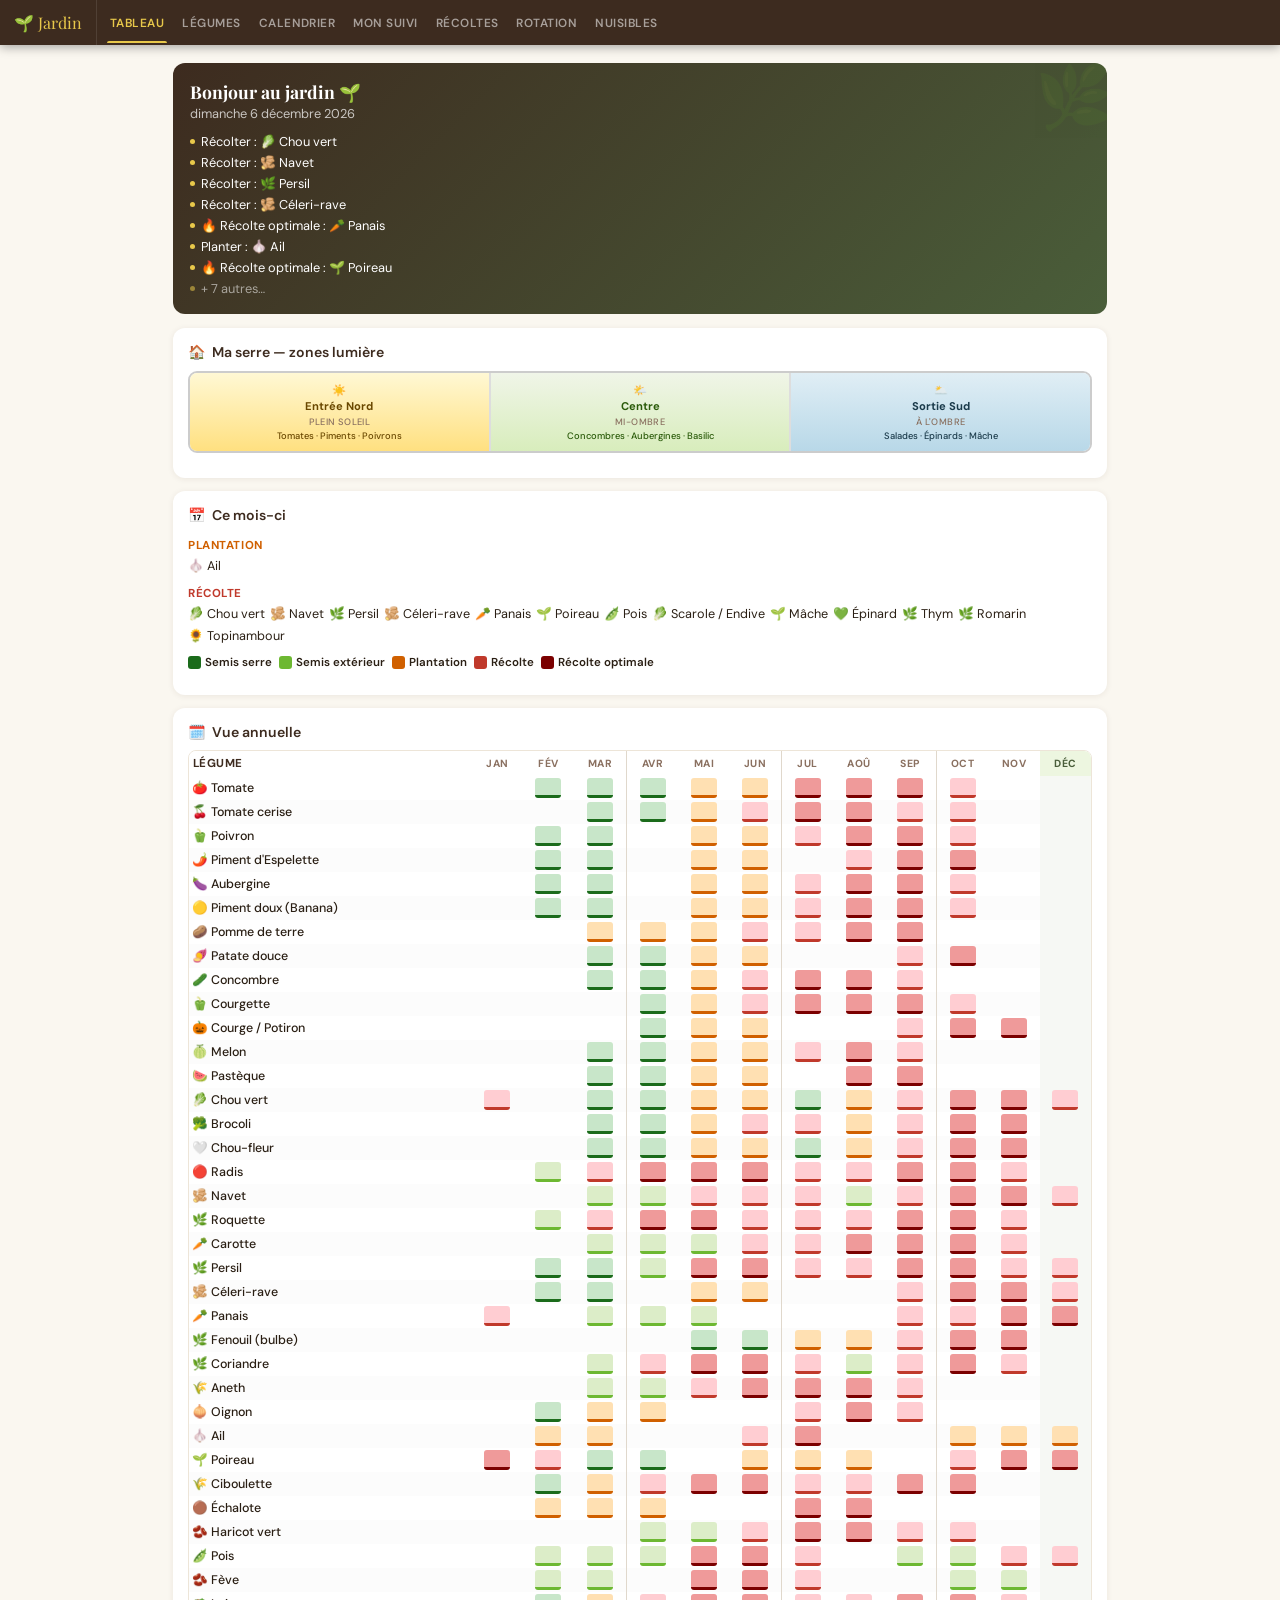
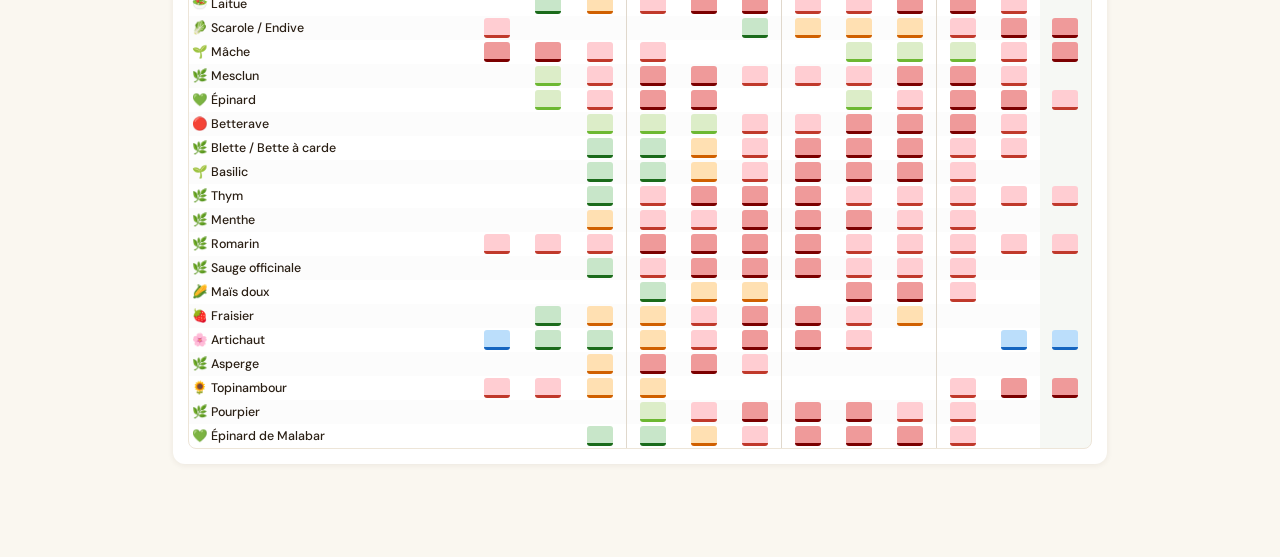
==== index.html @ 28df049d "Update index.html" ====
<!DOCTYPE html>
<html lang="fr">
<head>
<meta charset="UTF-8">
<meta name="viewport" content="width=device-width, initial-scale=1.0">
<title>Mon Jardin 🌱</title>
<link rel="preconnect" href="https://fonts.googleapis.com">
<link href="https://fonts.googleapis.com/css2?family=Playfair+Display:ital,wght@0,700;1,400&family=DM+Sans:wght@300;400;500;600&display=swap" rel="stylesheet">
<style>
:root {
  --soil:#3d2b1f;--bark:#6b4c35;--moss:#4a5e3a;--leaf:#6b8f47;
  --sun:#e8c84a;--paper:#f5f0e8;--cream:#faf7f0;--text:#2a1f14;--muted:#8a7060;
  --shade:rgba(61,43,31,.08);--rad:12px;
  /* 5 DISTINCT CALENDAR COLORS */
  --c-si:#1b6b1b;   --c-si-bg:#c8e6c9;   /* Semis intérieur: vert foncé */
  --c-so:#6db832;   --c-so-bg:#dcedc8;   /* Semis extérieur: vert vif */
  --c-pl:#d06000;   --c-pl-bg:#ffe0b2;   /* Plantation: orange */
  --c-ha:#c0392b;   --c-ha-bg:#ffcdd2;   /* Récolte: rouge vif */
  --c-pk:#7b0000;   --c-pk-bg:#ef9a9a;   /* Récolte optimale: bordeaux */
  --c-pr:#1565c0;   --c-pr-bg:#bbdefb;   /* Protection: bleu */
}
*{box-sizing:border-box;margin:0;padding:0}
body{font-family:'DM Sans',sans-serif;background:var(--cream);color:var(--text);overflow-x:hidden}

/* NAV */
nav{background:var(--soil);padding:0 14px;display:flex;align-items:center;position:sticky;top:0;z-index:100;box-shadow:0 2px 10px rgba(0,0,0,.35);overflow-x:auto;scrollbar-width:none}
nav::-webkit-scrollbar{display:none}
.nav-title{font-family:'Playfair Display',serif;color:var(--sun);font-size:1rem;white-space:nowrap;padding:12px 14px 12px 0;border-right:1px solid rgba(255,255,255,.1);margin-right:4px;flex-shrink:0}
.nav-btn{background:none;border:none;color:rgba(255,255,255,.55);font-family:'DM Sans',sans-serif;font-size:.74rem;font-weight:600;padding:12px 9px;cursor:pointer;white-space:nowrap;transition:color .2s;letter-spacing:.04em;text-transform:uppercase;position:relative;flex-shrink:0}
.nav-btn.active,.nav-btn:hover{color:var(--sun)}
.nav-btn.active::after{content:'';position:absolute;bottom:0;left:6px;right:6px;height:2px;background:var(--sun);border-radius:2px 2px 0 0}

/* SECTIONS */
section{display:none;padding:18px 13px 80px;max-width:960px;margin:0 auto}
section.active{display:block}
.section-title{font-family:'Playfair Display',serif;font-size:1.55rem;margin-bottom:4px;color:var(--soil)}
.section-sub{color:var(--muted);font-size:.85rem;margin-bottom:18px}

/* CARDS */
.card{background:white;border-radius:var(--rad);padding:15px;box-shadow:0 1px 6px var(--shade);margin-bottom:13px}
.card-title{font-weight:600;font-size:.88rem;margin-bottom:9px;color:var(--soil);display:flex;align-items:center;gap:6px}

/* ══ LEGEND ══ */
.cal-legend{display:flex;flex-wrap:wrap;gap:7px;margin-bottom:10px}
.cl-item{display:flex;align-items:center;gap:4px;font-size:.72rem;color:var(--text);font-weight:600}
.cl-dot{width:13px;height:13px;border-radius:3px;flex-shrink:0}
.d-si{background:var(--c-si)}.d-so{background:var(--c-so)}.d-pl{background:var(--c-pl)}.d-ha{background:var(--c-ha)}.d-pk{background:var(--c-pk)}.d-pr{background:var(--c-pr)}

/* ══ CALENDAR ══ */
.cal-wrap{overflow-x:auto;border-radius:8px;border:1px solid #ede5d8}
.cal-table{width:100%;border-collapse:collapse;min-width:580px;font-size:.76rem}
.cal-table thead{background:white;position:sticky;top:0;z-index:2}
.cal-table th{padding:5px 2px;text-align:center;font-weight:700;font-size:.65rem;text-transform:uppercase;letter-spacing:.04em;color:var(--muted)}
.cal-table th.veg-h{text-align:left;min-width:100px;padding-left:4px;font-size:.72rem;color:var(--soil)}
.cal-table th.now-h{color:var(--moss);font-weight:800}
.cal-table tr:nth-child(even) td{background:rgba(0,0,0,.013)}
.cal-table tr:hover td{background:rgba(107,143,71,.08)!important}
.cal-table td{padding:2px 1px}
.cal-table td.veg-n{padding:3px 6px 3px 3px;font-size:.78rem;white-space:nowrap;font-weight:500;color:var(--text)}
.cell{width:26px;height:20px;border-radius:3px;margin:auto;position:relative}
.cell.si{background:var(--c-si-bg);border-bottom:3px solid var(--c-si)}
.cell.so{background:var(--c-so-bg);border-bottom:3px solid var(--c-so)}
.cell.pl{background:var(--c-pl-bg);border-bottom:3px solid var(--c-pl)}
.cell.ha{background:var(--c-ha-bg);border-bottom:3px solid var(--c-ha)}
.cell.pk{background:var(--c-pk-bg);border-bottom:3px solid var(--c-pk)}
.cell.pr{background:var(--c-pr-bg);border-bottom:3px solid var(--c-pr)}
td.ncol{background:rgba(107,143,71,.06)!important}
th.ncol{background:#edf6e0!important;color:var(--moss)!important}
.sep{border-left:1px solid #e0d8cc}
.grp-row td{background:#f5f0e8;font-weight:700;font-size:.68rem;text-transform:uppercase;letter-spacing:.07em;color:var(--muted);padding:5px 4px 3px;border-top:1px solid #e0d8cc;border-bottom:1px solid #e8e0d4}

/* ══ VEG GRID ══ */
.veg-grid{display:grid;grid-template-columns:repeat(auto-fill,minmax(142px,1fr));gap:9px}
.veg-card{background:white;border-radius:var(--rad);overflow:hidden;box-shadow:0 1px 5px var(--shade);cursor:pointer;transition:transform .13s,box-shadow .13s}
.veg-card:hover{transform:translateY(-2px);box-shadow:0 4px 13px rgba(0,0,0,.12)}
.veg-emoji{font-size:2.1rem;display:block;text-align:center;padding:14px 8px 5px;background:var(--paper)}
.veg-name{padding:5px 9px 3px;font-size:.8rem;font-weight:600}
.veg-tags{padding:0 7px 9px;display:flex;gap:3px;flex-wrap:wrap}
.tag{font-size:.6rem;padding:2px 6px;border-radius:20px;background:var(--paper);color:var(--muted);font-weight:600}
.ts{background:#fff8d4;color:#7a5000}.th{background:#e8f4d4;color:#2a6010}.to{background:#d8ecf0;color:#1a506b}
.te{background:#d4eab8;color:#1a4a08}.tm{background:#ffe8b2;color:#7a4400}.td{background:#ffd4d4;color:#7a1010}

/* ══ FILTER ══ */
.filter-bar{display:flex;gap:5px;margin-bottom:13px;flex-wrap:wrap}
.filter-btn{background:white;border:1.5px solid #ddd;color:var(--muted);font-family:'DM Sans',sans-serif;font-size:.75rem;font-weight:600;padding:5px 11px;border-radius:20px;cursor:pointer;transition:all .13s}
.filter-btn.on{background:var(--moss);border-color:var(--moss);color:white}

/* ══ MODAL ══ */
.modal-overlay{display:none;position:fixed;inset:0;background:rgba(15,8,2,.65);z-index:200;align-items:flex-end;justify-content:center}
.modal-overlay.open{display:flex}
.modal{background:white;width:100%;max-width:600px;max-height:90vh;border-radius:20px 20px 0 0;overflow-y:auto;padding:20px 16px 44px;animation:su .2s ease;position:relative}
@keyframes su{from{transform:translateY(50px);opacity:0}to{transform:translateY(0);opacity:1}}
.mhandle{width:36px;height:3px;background:#ddd;border-radius:2px;margin:0 auto 16px}
.mclose{position:absolute;top:12px;right:12px;background:var(--paper);border:none;width:28px;height:28px;border-radius:50%;font-size:.95rem;cursor:pointer;display:flex;align-items:center;justify-content:center;color:var(--muted)}
.mhead{display:flex;align-items:center;gap:11px;margin-bottom:16px}
.micon{font-size:2.6rem}
.mname{font-family:'Playfair Display',serif;font-size:1.35rem;color:var(--soil)}
.mlatin{font-style:italic;color:var(--muted);font-size:.8rem}
.igrid{display:grid;grid-template-columns:1fr 1fr;gap:7px;margin-bottom:14px}
.icell{background:var(--paper);border-radius:7px;padding:9px 11px}
.iclabel{font-size:.65rem;color:var(--muted);text-transform:uppercase;letter-spacing:.05em;margin-bottom:2px}
.icval{font-size:.86rem;font-weight:600;color:var(--soil)}
.mdesc{font-size:.86rem;line-height:1.6;color:#555;margin-bottom:12px}
.mtip{background:var(--paper);border-left:3px solid var(--leaf);padding:9px 11px;border-radius:0 7px 7px 0;font-size:.83rem;line-height:1.5;margin-bottom:12px}
.mstitle{font-weight:700;font-size:.75rem;color:var(--soil);margin-bottom:5px;text-transform:uppercase;letter-spacing:.05em}
.ctags{display:flex;gap:4px;flex-wrap:wrap;margin-bottom:11px}
.ct{font-size:.76rem;padding:3px 8px;border-radius:20px}
.ct.g{background:#e8f4d4;color:#2a5a0a}.ct.b{background:#ffd4d4;color:#7a1010}
.mbadges{display:flex;flex-wrap:wrap;gap:3px;margin-bottom:11px}
.mb{width:24px;height:24px;border-radius:50%;display:flex;align-items:center;justify-content:center;font-size:.58rem;font-weight:700;text-transform:uppercase;background:var(--paper);color:var(--muted)}
.mb.si{background:var(--c-si-bg);color:var(--c-si)}.mb.so{background:var(--c-so-bg);color:var(--c-so)}
.mb.pl{background:var(--c-pl-bg);color:var(--c-pl)}.mb.ha{background:var(--c-ha-bg);color:var(--c-ha)}.mb.pk{background:var(--c-pk-bg);color:var(--c-pk)}
.btn-add{background:var(--moss);color:white;border:none;padding:10px 18px;border-radius:8px;font-family:'DM Sans',sans-serif;font-size:.86rem;font-weight:600;cursor:pointer;width:100%;margin-top:8px}
.btn-add:hover{background:var(--leaf)}

/* ══ SUIVI ══ */
.aform{background:white;border-radius:var(--rad);padding:14px;box-shadow:0 1px 6px var(--shade);margin-bottom:16px}
.frow{display:flex;gap:7px;flex-wrap:wrap;margin-bottom:8px}
.fg{display:flex;flex-direction:column;gap:3px;flex:1;min-width:110px}
.fg label{font-size:.68rem;color:var(--muted);text-transform:uppercase;letter-spacing:.04em;font-weight:600}
.fg select,.fg input{padding:7px 9px;border:1.5px solid #e0d8cc;border-radius:7px;font-family:'DM Sans',sans-serif;font-size:.83rem;background:var(--paper);color:var(--text);outline:none;transition:border-color .2s}
.fg select:focus,.fg input:focus{border-color:var(--leaf)}
.slist{display:flex;flex-direction:column;gap:7px}
.sitem{background:white;border-radius:var(--rad);padding:11px 13px;display:flex;align-items:center;gap:9px;box-shadow:0 1px 5px var(--shade)}
.sicon{font-size:1.4rem}
.sinfo{flex:1}
.sname{font-weight:600;font-size:.86rem}
.sdetail{font-size:.73rem;color:var(--muted);margin-top:2px}
.sright{display:flex;flex-direction:column;align-items:flex-end;gap:2px}
.sbadge{font-size:.66rem;padding:3px 7px;border-radius:20px;font-weight:700}
.s0{background:#e8f0ff;color:#2040b0}.s1{background:#e8f4d4;color:#2a5a0a}.s2{background:#fff8cc;color:#7a6000}.s3{background:#ffe8d4;color:#7a3000}.s4{background:#ffd4e8;color:#8a0050}
.dtxt{font-size:.68rem;color:var(--muted)}
.dbtn{background:none;border:none;color:#ddd;font-size:.9rem;cursor:pointer;padding:2px}
.dbtn:hover{color:#e55}
.empty{text-align:center;padding:34px 20px;color:var(--muted);font-size:.86rem}
.eicon{font-size:2.6rem;display:block;margin-bottom:7px}

/* ══ TODAY ══ */
.tstrip{background:linear-gradient(135deg,var(--soil) 0%,var(--moss) 100%);border-radius:var(--rad);padding:17px;color:white;margin-bottom:14px;position:relative;overflow:hidden}
.tstrip::before{content:'🌿';position:absolute;right:-8px;top:-8px;font-size:4rem;opacity:.1}
.tstrip h2{font-family:'Playfair Display',serif;font-size:1.1rem;margin-bottom:2px}
.tstrip p{font-size:.8rem;opacity:.72}
.ttasks{margin-top:11px;display:flex;flex-direction:column;gap:4px}
.ttask{display:flex;align-items:center;gap:6px;font-size:.8rem}
.tdot{width:5px;height:5px;border-radius:50%;background:var(--sun);flex-shrink:0}
.serre-viz{display:flex;border:2px solid #ccc;border-radius:9px;overflow:hidden;margin:10px 0;height:82px}
.sz{flex:1;display:flex;flex-direction:column;align-items:center;justify-content:center;gap:2px;padding:5px;font-size:.7rem;text-align:center;font-weight:500}
.szn{background:linear-gradient(180deg,#fff8d4,#ffe080);color:#6a4800}
.szm{background:linear-gradient(180deg,#f0f5e8,#d8edbc);color:#2a5a0a}
.szs{background:linear-gradient(180deg,#e0eef5,#b8d8e8);color:#1a3a4a}
.sdiv{width:2px;background:#ddd}
.szlbl{font-size:.58rem;color:var(--muted);text-transform:uppercase;letter-spacing:.04em;margin-top:1px}

/* ══ ROTATION ══ */
.zcard{background:white;border-radius:var(--rad);box-shadow:0 1px 6px var(--shade);overflow:hidden;margin-bottom:11px}
.zhead{padding:9px 13px;font-weight:700;font-size:.86rem}
.zh-sun{background:linear-gradient(120deg,#fff8d4,#ffe8a0);color:#7a5000}
.zh-half{background:linear-gradient(120deg,#e8f4d4,#d0e8b8);color:#2a5a0a}
.zh-shade{background:linear-gradient(120deg,#d8ecf0,#b8d8e4);color:#1a4a5a}
.zbody{padding:11px 13px}
.ygrid{display:flex;gap:6px;flex-wrap:wrap}
.yblock{flex:1;min-width:100px;background:var(--paper);border-radius:7px;padding:8px 10px}
.yblock.now{border:2px solid var(--leaf)}
.ylabel{font-size:.64rem;color:var(--muted);font-weight:700;text-transform:uppercase;margin-bottom:4px}
.cropitem{font-size:.78rem;display:flex;align-items:center;gap:4px;margin-bottom:1px}
.cdot{width:7px;height:7px;border-radius:50%;flex-shrink:0}

/* ══ PEST ══ */
.pgrid{display:grid;grid-template-columns:repeat(auto-fill,minmax(250px,1fr));gap:9px}
.pcard{background:white;border-radius:var(--rad);box-shadow:0 1px 5px var(--shade);overflow:hidden}
.phead{padding:9px 11px;display:flex;align-items:center;gap:8px}
.picon{font-size:1.6rem}
.pname{font-weight:700;font-size:.86rem}
.ptype{font-size:.68rem;color:var(--muted)}
.pbody{padding:0 11px 11px;font-size:.8rem;line-height:1.5;color:#555}
.ptrt{margin-top:6px;background:var(--paper);border-radius:6px;padding:6px 8px;font-size:.77rem}
.ptrt strong{color:var(--moss)}

::-webkit-scrollbar{width:5px;height:5px}
::-webkit-scrollbar-track{background:transparent}
::-webkit-scrollbar-thumb{background:#ccc;border-radius:3px}
</style>
</head>
<body>

<nav>
  <div class="nav-title">🌱 Jardin</div>
  <button class="nav-btn active" onclick="showTab('tableau',this)">Tableau</button>
  <button class="nav-btn" onclick="showTab('fiches',this)">Légumes</button>
  <button class="nav-btn" onclick="showTab('calendrier',this)">Calendrier</button>
  <button class="nav-btn" onclick="showTab('suivi',this)">Mon suivi</button>
  <button class="nav-btn" onclick="showTab('recoltes',this)">Récoltes</button>
  <button class="nav-btn" onclick="showTab('rotation',this)">Rotation</button>
  <button class="nav-btn" onclick="showTab('nuisibles',this)">Nuisibles</button>
</nav>

<section id="tab-tableau" class="active">
  <div class="tstrip">
    <h2 id="tg">Bienvenue au jardin 👋</h2>
    <p id="td"></p>
    <div class="ttasks" id="tt"></div>
  </div>
  <div class="card">
    <div class="card-title"><span>🏠</span> Ma serre — zones lumière</div>
    <div class="serre-viz">
      <div class="sz szn">☀️<strong>Entrée Nord</strong><span class="szlbl">Plein soleil</span><small>Tomates · Piments · Poivrons</small></div>
      <div class="sdiv"></div>
      <div class="sz szm">🌤️<strong>Centre</strong><span class="szlbl">Mi-ombre</span><small>Concombres · Aubergines · Basilic</small></div>
      <div class="sdiv"></div>
      <div class="sz szs">🌥️<strong>Sortie Sud</strong><span class="szlbl">À l'ombre</span><small>Salades · Épinards · Mâche</small></div>
    </div>
  </div>
  <div class="card">
    <div class="card-title"><span>📅</span> Ce mois-ci</div>
    <div id="mnow"></div>
    <div class="cal-legend" style="margin-top:11px">
      <div class="cl-item"><div class="cl-dot d-si"></div>Semis serre</div>
      <div class="cl-item"><div class="cl-dot d-so"></div>Semis extérieur</div>
      <div class="cl-item"><div class="cl-dot d-pl"></div>Plantation</div>
      <div class="cl-item"><div class="cl-dot d-ha"></div>Récolte</div>
      <div class="cl-item"><div class="cl-dot d-pk"></div>Récolte optimale</div>
    </div>
  </div>
  <div class="card">
    <div class="card-title"><span>🗓️</span> Vue annuelle</div>
    <div class="cal-wrap"><table class="cal-table" id="mini-cal"></table></div>
  </div>
</section>

<section id="tab-fiches">
  <h1 class="section-title">Fiches légumes</h1>
  <p class="section-sub">Touche un légume pour sa fiche complète — 53 variétés.</p>
  <div class="filter-bar">
    <button class="filter-btn on" onclick="setF('all',this)">Tous</button>
    <button class="filter-btn" onclick="setF('sun',this)">☀️ Soleil</button>
    <button class="filter-btn" onclick="setF('half',this)">🌤️ Mi-ombre</button>
    <button class="filter-btn" onclick="setF('shade',this)">🌥️ Ombre</button>
    <button class="filter-btn" onclick="setF('easy',this)">✅ Facile</button>
    <button class="filter-btn" onclick="setF('sow',this)">Semis ce mois</button>
    <button class="filter-btn" onclick="setF('harvest',this)">Récolte ce mois</button>
  </div>
  <div class="veg-grid" id="veg-grid"></div>
</section>

<section id="tab-calendrier">
  <h1 class="section-title">Calendrier complet</h1>
  <p class="section-sub">53 légumes — 5 types d'action clairement différenciés par couleur.</p>
  <div class="cal-legend">
    <div class="cl-item"><div class="cl-dot d-si"></div>Semis intérieur / serre</div>
    <div class="cl-item"><div class="cl-dot d-so"></div>Semis extérieur direct</div>
    <div class="cl-item"><div class="cl-dot d-pl"></div>Plantation / repiquage</div>
    <div class="cl-item"><div class="cl-dot d-ha"></div>Récolte possible</div>
    <div class="cl-item"><div class="cl-dot d-pk"></div>Récolte optimale</div>
    <div class="cl-item"><div class="cl-dot d-pr"></div>Protection hivernale</div>
  </div>
  <div class="cal-wrap"><table class="cal-table" id="full-cal"></table></div>
</section>

<section id="tab-suivi">
  <h1 class="section-title">Mon suivi</h1>
  <p class="section-sub">Enregistre semis et plantations — suis leur stade de développement.</p>
  <div class="aform">
    <div class="card-title"><span>➕</span> Nouveau semis / plantation</div>
    <div class="frow">
      <div class="fg" style="flex:2"><label>Légume</label><select id="sw-v"><option value="">Choisir…</option></select></div>
      <div class="fg"><label>Action</label><select id="sw-a"><option value="si">Semis serre</option><option value="so">Semis extérieur</option><option value="pl">Plantation</option><option value="rp">Repiquage</option></select></div>
    </div>
    <div class="frow">
      <div class="fg"><label>Date</label><input type="date" id="sw-d"></div>
      <div class="fg"><label>Zone</label><select id="sw-l"><option value="sn">Serre Nord ☀️</option><option value="sm">Serre Centre 🌤️</option><option value="ss">Serre Sud 🌥️</option><option value="pa">Plein air</option><option value="pt">Potager</option></select></div>
      <div class="fg" style="flex:2"><label>Note</label><input type="text" id="sw-n" placeholder="Variété, quantité…"></div>
    </div>
    <button class="btn-add" onclick="addSow()">✅ Enregistrer</button>
  </div>
  <div class="slist" id="sow-list"></div>
</section>

<section id="tab-recoltes">
  <h1 class="section-title">Calendrier des récoltes</h1>
  <p class="section-sub">Focus sur les périodes de récolte.</p>
  <div class="cal-legend">
    <div class="cl-item"><div class="cl-dot d-ha"></div>Récolte possible</div>
    <div class="cl-item"><div class="cl-dot d-pk"></div>Récolte optimale</div>
    <div class="cl-item"><div class="cl-dot d-si"></div>Semis serre</div>
    <div class="cl-item"><div class="cl-dot d-so"></div>Semis ext.</div>
    <div class="cl-item"><div class="cl-dot d-pl"></div>Plantation</div>
  </div>
  <div class="cal-wrap"><table class="cal-table" id="harvest-cal"></table></div>
</section>

<section id="tab-rotation">
  <h1 class="section-title">Rotation des cultures</h1>
  <p class="section-sub">Change de famille botanique chaque année — 3 à 4 ans minimum.</p>
  <div id="rot-zones"></div>
  <div class="card">
    <div class="card-title"><span>🔄</span> Ordre de rotation conseillé</div>
    <div style="font-size:.82rem;line-height:1.8;color:#555">
      <p>🍅 <strong>Solanées</strong> (tomate, poivron, piment Espelette, aubergine) → <strong>Légumineuses</strong></p>
      <p>🫘 <strong>Légumineuses</strong> (haricot, pois, fève) → fixent l'azote → <strong>Crucifères</strong></p>
      <p>🥦 <strong>Crucifères</strong> (chou, brocoli, radis, navet) → <strong>Solanées</strong></p>
      <p>🥒 <strong>Cucurbitacées</strong> (concombre, courgette, courge, melon) → <strong>Apiacées</strong></p>
      <p>🥕 <strong>Apiacées</strong> (carotte, céleri, panais, fenouil) → <strong>Cucurbitacées</strong></p>
      <p>🧅 <strong>Alliacées</strong> (oignon, ail, poireau) → neutres, bonnes compagnes universelles</p>
    </div>
  </div>
  <div class="card">
    <div class="card-title"><span>🤝</span> Associations bénéfiques & nocives</div>
    <div style="font-size:.82rem;line-height:1.8;color:#555">
      <p>✅ Tomates + Basilic — repousse pucerons et mouches blanches</p>
      <p>✅ Piment d'Espelette + Tomate + Basilic — trio gagnant en serre</p>
      <p>✅ Carottes + Oignons / Poireaux — perturbent les ravageurs mutuellement</p>
      <p>✅ Haricots + Maïs + Courge — les 3 sœurs amérindiennes</p>
      <p>✅ Laitue + Radis — les radis repoussent les altises</p>
      <p>✅ Ail + Roses / Fraisiers — fongicide et insectifuge naturel</p>
      <p>❌ Fenouil : allélopathique — tenir à l'écart de TOUT le jardin</p>
      <p>❌ Oignons / Ail + Pois / Haricots — inhibition mutuelle</p>
      <p>❌ Tomate + Pomme de terre — partagent les mêmes maladies (mildiou)</p>
    </div>
  </div>
</section>

<section id="tab-nuisibles">
  <h1 class="section-title">Nuisibles & mauvaises herbes</h1>
  <p class="section-sub">Identification et traitements biologiques.</p>
  <div class="pgrid" id="pest-grid"></div>
</section>

<div class="modal-overlay" id="mov" onclick="closeMov(event)">
  <div class="modal" id="modal">
    <div class="mhandle"></div>
    <button class="mclose" onclick="closeMbtn()">✕</button>
    <div id="mc"></div>
  </div>
</div>

<script>
// ═══════════════════════════════════════════════════
// DATA — 53 légumes
// ═══════════════════════════════════════════════════
const MN=['Jan','Fév','Mar','Avr','Mai','Jun','Jul','Aoû','Sep','Oct','Nov','Déc'];

// si=semis intérieur, so=semis extérieur, pl=plantation, ha=récolte, pk=récolte optimale, pr=protection
const VEG=[
// SOLANÉES
{id:'tomate',n:'Tomate',lat:'Solanum lycopersicum',e:'🍅',fam:'solanees',li:'sun',wa:'high',ha:'fragile',di:'medium',tmi:10,tma:32,dth:90,si:[2,3,4],so:[],pl:[5,6],ha:[7,8,9,10],pk:[7,8,9],pr:[],wd:'Élevé — 2-3 L/m²/jour été',sd:'Plein soleil 6h+',pl2:'sn',desc:'Reine du potager. Exige chaleur, soleil et arrosage régulier.',tips:'Supprimer gourmands. Tuteurer dès 30 cm. Jamais d\'eau sur feuilles.',co:['Basilic','Carotte','Persil','Piment'],en:['Fenouil','Chou','Pomme de terre']},
{id:'tomate-c',n:'Tomate cerise',lat:'Solanum lycopersicum cerasiforme',e:'🍒',fam:'solanees',li:'sun',wa:'medium',ha:'fragile',di:'easy',tmi:10,tma:32,dth:75,si:[3,4],so:[],pl:[5,6],ha:[6,7,8,9,10],pk:[7,8],pr:[],wd:'Moyen',sd:'Plein soleil',pl2:'sn',desc:'Plus robuste et productive. Parfaite pour débutants, pousse en pot.',tips:'Très productive. Arroser régulièrement.',co:['Basilic','Carotte'],en:['Fenouil']},
{id:'poivron',n:'Poivron',lat:'Capsicum annuum',e:'🫑',fam:'solanees',li:'sun',wa:'medium',ha:'fragile',di:'medium',tmi:15,tma:32,dth:100,si:[2,3],so:[],pl:[5,6],ha:[7,8,9,10],pk:[8,9],pr:[],wd:'Moyen — sol bien drainé',sd:'Plein soleil indispensable',pl2:'sn',desc:'Plus exigeant en chaleur que la tomate. Excellent en serre chaude.',tips:'Planter seulement serre bien chaude. Nuits froides = mauvaise fructification.',co:['Basilic','Tomate','Carotte'],en:['Fenouil']},
{id:'espelette',n:'Piment d\'Espelette',lat:'Capsicum annuum var. Gorria',e:'🌶️',fam:'solanees',li:'sun',wa:'medium',ha:'fragile',di:'medium',tmi:16,tma:32,dth:110,si:[2,3],so:[],pl:[5,6],ha:[8,9,10],pk:[9,10],pr:[],wd:'Moyen — éviter excès',sd:'Plein soleil, chaleur nécessaire',pl2:'sn',desc:'AOP Pays Basque — variété Gorria authentique. Doux et fruité, force 4/10. Séchage en guirlandes traditionnel.',tips:'Sol légèrement acide, bien drainé. Laisser rougir pour poudre. Sécher 15 jours minimum en guirlande.',co:['Tomate','Basilic','Poivron'],en:['Fenouil','Crucifères']},
{id:'aubergine',n:'Aubergine',lat:'Solanum melongena',e:'🍆',fam:'solanees',li:'sun',wa:'medium',ha:'fragile',di:'hard',tmi:18,tma:35,dth:100,si:[2,3],so:[],pl:[5,6],ha:[7,8,9,10],pk:[8,9],pr:[],wd:'Moyen — régulier',sd:'Plein soleil impératif',pl2:'sn',desc:'La plus exigeante en chaleur. En serre donne d\'excellents résultats.',tips:'Polliniser à la main en serre. Pincer à 3 tiges pour de beaux fruits.',co:['Basilic','Poivron','Thym'],en:['Fenouil']},
{id:'piment-doux',n:'Piment doux (Banana)',lat:'Capsicum annuum longum',e:'🟡',fam:'solanees',li:'sun',wa:'medium',ha:'fragile',di:'easy',tmi:16,tma:32,dth:85,si:[2,3],so:[],pl:[5,6],ha:[7,8,9,10],pk:[8,9],pr:[],wd:'Moyen',sd:'Plein soleil',pl2:'sn',desc:'Plus facile que le poivron classique, très productif. Doux et fruité, idéal farci.',tips:'Peu d\'entretien, excellent en serre. Très décoratif.',co:['Basilic','Tomate'],en:['Fenouil']},
{id:'pdterre',n:'Pomme de terre',lat:'Solanum tuberosum',e:'🥔',fam:'solanees',li:'sun',wa:'medium',ha:'fragile',di:'easy',tmi:10,tma:25,dth:90,si:[],so:[],pl:[3,4,5],ha:[6,7,8,9],pk:[8,9],pr:[],wd:'Moyen — critique à tubérisation',sd:'Plein soleil',pl2:'pa',desc:'Planter semences certifiées. Butter régulièrement. Primeurs ou conservation.',tips:'Faire germer 3 semaines avant plantation. Butter 3 fois minimum.',co:['Haricot','Chou','Maïs'],en:['Tomate','Concombre','Courge']},
{id:'patdouce',n:'Patate douce',lat:'Ipomoea batatas',e:'🍠',fam:'convolvulaceae',li:'sun',wa:'medium',ha:'fragile',di:'medium',tmi:18,tma:35,dth:120,si:[3,4],so:[],pl:[5,6],ha:[9,10],pk:[10],pr:[],wd:'Moyen',sd:'Plein soleil, chaleur',pl2:'sn',desc:'Exige chaleur et longue saison. Possible en serre chaude sous nos latitudes.',tips:'Bouturer les slips dans l\'eau. Planter en butte pour sol chaud.',co:['Thym','Haricot'],en:['Courge']},
// CUCURBITACÉES
{id:'concombre',n:'Concombre',lat:'Cucumis sativus',e:'🥒',fam:'cucurbitacees',li:'half',wa:'high',ha:'fragile',di:'easy',tmi:18,tma:32,dth:55,si:[3,4,5],so:[],pl:[5,6],ha:[6,7,8,9],pk:[7,8],pr:[],wd:'Élevé — sol constamment humide',sd:'Mi-ombre acceptée',pl2:'sm',desc:'En serre sur filet vertical = gain de place et bonne production.',tips:'Former sur filet. Supprimer gourmands après 2 feuilles. Arroser abondamment.',co:['Haricot','Céleri','Laitue'],en:['Tomate','Pomme de terre']},
{id:'courgette',n:'Courgette',lat:'Cucurbita pepo',e:'🫑',fam:'cucurbitacees',li:'sun',wa:'high',ha:'fragile',di:'easy',tmi:15,tma:30,dth:55,si:[4,5],so:[],pl:[5,6],ha:[6,7,8,9,10],pk:[7,8,9],pr:[],wd:'Élevé — très gourmande',sd:'Plein soleil',pl2:'pa',desc:'Très productive ! 1-2 plants suffisent. 1 m² minimum par pied.',tips:'Récolter à 15-20 cm pour maintenir la production. Arroser au pied.',co:['Haricot','Maïs','Basilic'],en:['Pomme de terre']},
{id:'courge',n:'Courge / Potiron',lat:'Cucurbita maxima',e:'🎃',fam:'cucurbitacees',li:'sun',wa:'high',ha:'fragile',di:'easy',tmi:15,tma:30,dth:120,si:[4,5],so:[],pl:[5,6],ha:[9,10,11],pk:[10,11],pr:[],wd:'Élevé en croissance',sd:'Plein soleil',pl2:'pa',desc:'Fruits se conservent tout l\'hiver. 1-2 plants max. Culture longue.',tips:'Laisser mûrir jusqu\'aux premières gelées. Durée de conservation 6 mois.',co:['Maïs','Haricot','Capucine'],en:[]},
{id:'melon',n:'Melon',lat:'Cucumis melo',e:'🍈',fam:'cucurbitacees',li:'sun',wa:'medium',ha:'fragile',di:'hard',tmi:20,tma:35,dth:110,si:[3,4],so:[],pl:[5,6],ha:[7,8,9],pk:[8],pr:[],wd:'Moyen — réduire avant récolte',sd:'Plein soleil impératif',pl2:'sn',desc:'Exige beaucoup de chaleur — idéal serre chaude. Limiter arrosage à maturité.',tips:'Limiter à 2 fruits/pied pour de beaux melons. Tuile sous les fruits.',co:['Radis','Laitue'],en:['Pomme de terre']},
{id:'pasteque',n:'Pastèque',lat:'Citrullus lanatus',e:'🍉',fam:'cucurbitacees',li:'sun',wa:'medium',ha:'fragile',di:'hard',tmi:22,tma:38,dth:120,si:[3,4],so:[],pl:[5,6],ha:[8,9],pk:[8,9],pr:[],wd:'Moyen — peu d\'eau à maturité',sd:'Plein soleil, chaleur indispensable',pl2:'sn',desc:'Nécessite chaleur et espace. Possible en serre mais très étalant.',tips:'1 fruit par tige principale. Sol très drainé.',co:['Basilic'],en:['Pomme de terre']},
// CRUCIFÈRES
{id:'chou',n:'Chou vert',lat:'Brassica oleracea capitata',e:'🥬',fam:'cruciferes',li:'half',wa:'medium',ha:'hardy',di:'easy',tmi:0,tma:22,dth:90,si:[3,4,6,7],so:[],pl:[5,6,8,9],ha:[9,10,11,12,1],pk:[10,11],pr:[11,12,1],wd:'Moyen',sd:'Mi-ombre acceptée',pl2:'pa',desc:'Très résistant au gel, idéal récoltes hivernales. Le froid améliore le goût.',tips:'Protéger des piérides avec filet. Laisser en terre, le gel sucre les feuilles.',co:['Céleri','Aneth','Sauge'],en:['Tomate','Fraisier']},
{id:'brocoli',n:'Brocoli',lat:'Brassica oleracea italica',e:'🥦',fam:'cruciferes',li:'half',wa:'medium',ha:'hardy',di:'easy',tmi:0,tma:22,dth:80,si:[3,4,6,7],so:[],pl:[5,6,8],ha:[6,7,9,10,11],pk:[10,11],pr:[],wd:'Moyen — régulier',sd:'Mi-ombre / soleil modéré',pl2:'pa',desc:'Récolter la tête dès qu\'elle est bien formée. Des pousses secondaires apparaissent ensuite.',tips:'Récolter avant ouverture des fleurs jaunes. Froid améliore la saveur.',co:['Céleri','Oignon'],en:['Tomate','Fraisier']},
{id:'choufleur',n:'Chou-fleur',lat:'Brassica oleracea botrytis',e:'🤍',fam:'cruciferes',li:'half',wa:'medium',ha:'hardy',di:'medium',tmi:5,tma:20,dth:100,si:[3,4,6,7],so:[],pl:[5,6,8],ha:[9,10,11],pk:[10,11],pr:[],wd:'Élevé — sol frais',sd:'Mi-ombre',pl2:'pa',desc:'Délicat mais gratifiant. Protéger les pommes du soleil en repliant les feuilles.',tips:'Blanchir la pomme en recouvrant avec feuilles attachées. Sol très riche.',co:['Céleri','Aneth'],en:['Tomate','Fraisier']},
{id:'radis',n:'Radis',lat:'Raphanus sativus',e:'🔴',fam:'cruciferes',li:'half',wa:'medium',ha:'very-hardy',di:'easy',tmi:5,tma:20,dth:25,si:[],so:[2,3,4,5,6,7,8,9,10],pl:[],ha:[3,4,5,6,7,8,9,10,11],pk:[4,5,6,9,10],pr:[],wd:'Moyen — régulier',sd:'Mi-ombre acceptée',pl2:'pa',desc:'Le légume le plus rapide ! 3-4 semaines du semis à la récolte.',tips:'Semer toutes les 2 semaines. Arroser régulièrement pour éviter le piquant.',co:['Laitue','Carotte','Haricot'],en:['Chou']},
{id:'navet',n:'Navet',lat:'Brassica rapa',e:'🫚',fam:'cruciferes',li:'half',wa:'medium',ha:'very-hardy',di:'easy',tmi:0,tma:20,dth:60,si:[],so:[3,4,5,7,8,9],pl:[],ha:[5,6,7,9,10,11,12],pk:[10,11],pr:[],wd:'Moyen',sd:'Mi-ombre',pl2:'pa',desc:'Culture rapide, deux saisons possibles. Feuilles comestibles aussi.',tips:'Éclaircir à 10 cm. Récolter jeune pour texture tendre.',co:['Pois','Laitue'],en:['Moutarde']},
{id:'roquette',n:'Roquette',lat:'Eruca sativa',e:'🌿',fam:'cruciferes',li:'shade',wa:'medium',ha:'hardy',di:'easy',tmi:5,tma:25,dth:30,si:[],so:[2,3,4,5,6,7,8,9,10],pl:[],ha:[3,4,5,6,7,8,9,10,11],pk:[4,5,9,10],pr:[],wd:'Moyen',sd:'Ombre partielle idéale',pl2:'ss',desc:'Prête en 4 semaines. Saveur poivrée. Monte vite en fleur par chaleur.',tips:'Semer dense. Couper à 3 cm, repousse. Préférer l\'ombre en été.',co:['Radis'],en:[]},
// APIACÉES
{id:'carotte',n:'Carotte',lat:'Daucus carota',e:'🥕',fam:'apiaceae',li:'half',wa:'medium',ha:'hardy',di:'easy',tmi:7,tma:25,dth:80,si:[],so:[3,4,5,6,7],pl:[],ha:[6,7,8,9,10,11],pk:[8,9,10],pr:[],wd:'Moyen — éviter excès',sd:'Mi-ombre ou soleil modéré',pl2:'pa',desc:'Semis direct en sol profond et meuble sans cailloux. Germination lente.',tips:'Éclaircir à 5-8 cm. Ne pas fumer avant. Associer aux oignons.',co:['Oignon','Poireau','Salade'],en:['Fenouil','Aneth']},
{id:'persil',n:'Persil',lat:'Petroselinum crispum',e:'🌿',fam:'apiaceae',li:'half',wa:'medium',ha:'hardy',di:'easy',tmi:5,tma:25,dth:70,si:[2,3,8],so:[3,4,5,8,9],pl:[],ha:[5,6,7,8,9,10,11,12],pk:[5,6,9,10],pr:[],wd:'Moyen',sd:'Mi-ombre idéale',pl2:'pa',desc:'Bisannuel très utile. Germination lente 3-4 semaines.',tips:'Tremper graines 24h avant semis pour accélérer la germination.',co:['Tomate','Asperge','Oignon'],en:['Laitue']},
{id:'celeri',n:'Céleri-rave',lat:'Apium graveolens var. rapaceum',e:'🫚',fam:'apiaceae',li:'half',wa:'high',ha:'hardy',di:'hard',tmi:5,tma:22,dth:180,si:[2,3],so:[],pl:[5,6],ha:[9,10,11,12],pk:[10,11],pr:[10,11],wd:'Élevé — ne supporte pas la sécheresse',sd:'Mi-ombre',pl2:'pa',desc:'Culture longue (6 mois) mais productive. Exige sol riche et humide.',tips:'Semer en février sur terrine chauffée. Repiquer une fois. Beaucoup d\'eau.',co:['Chou','Tomate','Poireau'],en:['Maïs']},
{id:'panais',n:'Panais',lat:'Pastinaca sativa',e:'🥕',fam:'apiaceae',li:'half',wa:'medium',ha:'very-hardy',di:'easy',tmi:-10,tma:22,dth:120,si:[],so:[3,4,5],pl:[],ha:[9,10,11,12,1],pk:[11,12],pr:[],wd:'Moyen',sd:'Mi-ombre',pl2:'pa',desc:'Racine ancienne remise au goût du jour. Saveur améliorée par les gelées.',tips:'Germination lente (3 sem). Graines fraîches impératives. Récolter après gelée.',co:['Pois','Haricot'],en:['Céleri']},
{id:'fenouil-b',n:'Fenouil (bulbe)',lat:'Foeniculum vulgare azoricum',e:'🌿',fam:'apiaceae',li:'sun',wa:'medium',ha:'hardy',di:'medium',tmi:5,tma:28,dth:90,si:[5,6,7],so:[6,7],pl:[7,8],ha:[9,10,11],pk:[10,11],pr:[],wd:'Moyen',sd:'Plein soleil',pl2:'pa',desc:'Semer en été pour éviter montée en graine. Butter quand le bulbe grossit.',tips:'Tenir ABSOLUMENT à distance de tout le jardin — allélopathique fort.',co:[],en:['Tout le jardin — allélopathique !']},
{id:'coriandre',n:'Coriandre',lat:'Coriandrum sativum',e:'🌿',fam:'apiaceae',li:'half',wa:'medium',ha:'fragile',di:'medium',tmi:10,tma:25,dth:45,si:[],so:[3,4,5,8,9],pl:[],ha:[4,5,6,7,9,10,11],pk:[5,6,10],pr:[],wd:'Moyen',sd:'Mi-ombre en été',pl2:'pa',desc:'Monte vite en graine par chaleur. Semer par petites quantités en continu.',tips:'Supporte mal la transplantation. Ombre partielle conseillée en été.',co:['Carotte','Chou'],en:['Fenouil']},
{id:'aneth',n:'Aneth',lat:'Anethum graveolens',e:'🌾',fam:'apiaceae',li:'sun',wa:'medium',ha:'hardy',di:'easy',tmi:7,tma:25,dth:50,si:[],so:[3,4,5,6,7],pl:[],ha:[5,6,7,8,9],pk:[6,7,8],pr:[],wd:'Moyen',sd:'Soleil modéré',pl2:'pa',desc:'Aromatique rapide, feuilles et graines utilisées en cuisine.',tips:'Éviter près des fenouils et carottes (croisement et inhibition).',co:['Chou','Concombre'],en:['Carotte','Fenouil','Tomate']},
// ALLIACÉES
{id:'oignon',n:'Oignon',lat:'Allium cepa',e:'🧅',fam:'alliaceae',li:'sun',wa:'low',ha:'hardy',di:'easy',tmi:0,tma:25,dth:120,si:[2,3],so:[3,4],pl:[3,4],ha:[7,8,9],pk:[8],pr:[],wd:'Faible — supporte la sécheresse',sd:'Plein soleil',pl2:'pa',desc:'Fondamental. Planter des bulbilles en mars-avril pour récolte estivale.',tips:'Coucher les tiges quand elles tombent naturellement. Sécher avant stockage.',co:['Carotte','Betterave','Salade'],en:['Haricot','Pois']},
{id:'ail',n:'Ail',lat:'Allium sativum',e:'🧄',fam:'alliaceae',li:'sun',wa:'low',ha:'very-hardy',di:'easy',tmi:-15,tma:28,dth:240,si:[],so:[],pl:[10,11,12,2,3],ha:[6,7],pk:[7],pr:[],wd:'Faible — craint l\'excès',sd:'Plein soleil',pl2:'pa',desc:'Planter caïeux en automne pour récolte estivale. Séparer et planter pointe en haut.',tips:'Couper les hampes florales. Récolter quand 1/3 des feuilles sont sèches.',co:['Rose','Carotte','Tomate','Fraisier'],en:['Haricot','Pois']},
{id:'poireau',n:'Poireau',lat:'Allium ampeloprasum',e:'🌱',fam:'alliaceae',li:'half',wa:'medium',ha:'very-hardy',di:'easy',tmi:-10,tma:22,dth:150,si:[2,3,4],so:[],pl:[6,7,8],ha:[10,11,12,1,2],pk:[11,12,1],pr:[11,12,1],wd:'Moyen',sd:'Mi-ombre acceptée',pl2:'pa',desc:'Légume d\'automne-hiver par excellence, très rustique. Se récolte sous la neige.',tips:'Repiquer en buttant pour blanchir le fût. Couper les racines à 2 cm.',co:['Carotte','Céleri'],en:['Haricot','Pois']},
{id:'ciboulette',n:'Ciboulette',lat:'Allium schoenoprasum',e:'🌾',fam:'alliaceae',li:'half',wa:'medium',ha:'very-hardy',di:'easy',tmi:-15,tma:25,dth:60,si:[2,3],so:[3,4,5],pl:[3,4],ha:[4,5,6,7,8,9,10],pk:[5,6,9,10],pr:[],wd:'Moyen',sd:'Mi-ombre',pl2:'pa',desc:'Vivace très pratique. Coupe régulière, repousse bien. Diviser tous les 3 ans.',tips:'Couper à 5 cm du sol. Jolie fleur violette comestible.',co:['Carotte','Tomate'],en:[]},
{id:'echalote',n:'Échalote',lat:'Allium cepa var. aggregatum',e:'🟤',fam:'alliaceae',li:'sun',wa:'low',ha:'hardy',di:'easy',tmi:-5,tma:25,dth:120,si:[],so:[],pl:[2,3,4],ha:[7,8],pk:[7,8],pr:[],wd:'Faible',sd:'Plein soleil',pl2:'pa',desc:'1 bulbille donne 6-8 échalotes. Sol drainé indispensable. Goût fin.',tips:'Planter à 25 cm. Arrêter l\'arrosage 3 semaines avant récolte.',co:['Carotte','Betterave'],en:['Haricot','Pois']},
// LÉGUMINEUSES
{id:'haricot',n:'Haricot vert',lat:'Phaseolus vulgaris',e:'🫘',fam:'fabaceae',li:'sun',wa:'medium',ha:'fragile',di:'easy',tmi:15,tma:28,dth:60,si:[],so:[4,5,6,7],pl:[],ha:[6,7,8,9,10],pk:[7,8],pr:[],wd:'Moyen — critique à la floraison',sd:'Plein soleil',pl2:'pa',desc:'Rapide et productif. Enrichit le sol en azote. Nains ou grimpants.',tips:'Récolter jeune pour stimuler la production. Pas de contact feuilles mouillées.',co:['Courgette','Maïs','Concombre'],en:['Oignon','Ail','Poireau']},
{id:'pois',n:'Pois',lat:'Pisum sativum',e:'🫛',fam:'fabaceae',li:'half',wa:'medium',ha:'hardy',di:'easy',tmi:7,tma:22,dth:70,si:[],so:[2,3,4,9,10],pl:[],ha:[5,6,7,11,12],pk:[5,6],pr:[],wd:'Moyen',sd:'Mi-ombre acceptée',pl2:'pa',desc:'Saison fraîche. Préfère nuits fraîches. Deux saisons (printemps et automne).',tips:'Semer tôt au printemps. Tuteur indispensable pour variétés grimpantes.',co:['Carotte','Radis','Laitue'],en:['Oignon','Ail','Fenouil']},
{id:'feve',n:'Fève',lat:'Vicia faba',e:'🫘',fam:'fabaceae',li:'half',wa:'medium',ha:'very-hardy',di:'easy',tmi:0,tma:18,dth:90,si:[],so:[10,11,2,3],pl:[],ha:[5,6,7],pk:[5,6],pr:[],wd:'Moyen',sd:'Mi-ombre',pl2:'pa',desc:'Semer en automne pour récolte printanière précoce. Très rustique.',tips:'Pincer les sommités pour éviter les pucerons noirs. Semer à 10 cm.',co:['Pomme de terre','Maïs'],en:['Oignon','Ail']},
// SALADES & FEUILLES
{id:'laitue',n:'Laitue',lat:'Lactuca sativa',e:'🥗',fam:'asteraceae',li:'shade',wa:'medium',ha:'hardy',di:'easy',tmi:5,tma:22,dth:50,si:[2,3,4,5,6,7,8,9],so:[3,4,5,6,7,8,9],pl:[3,4,5,6,7,8,9],ha:[4,5,6,7,8,9,10,11],pk:[5,6,9,10],pr:[],wd:'Moyen — sol frais',sd:'Ombre partielle idéale',pl2:'ss',desc:'Culture facile et rapide, parfaite à l\'ombre de la serre. Semer en continu.',tips:'Semer toutes les 3 semaines. Variétés résistantes chaleur pour l\'été.',co:['Radis','Carotte','Fraise'],en:['Céleri']},
{id:'scarole',n:'Scarole / Endive',lat:'Cichorium endivia',e:'🥬',fam:'asteraceae',li:'shade',wa:'medium',ha:'hardy',di:'easy',tmi:0,tma:20,dth:70,si:[6,7,8],so:[7,8],pl:[7,8,9],ha:[10,11,12,1],pk:[11,12],pr:[11,12,1],wd:'Moyen',sd:'Ombre partielle',pl2:'ss',desc:'Salade d\'automne-hiver résistante au froid. Blanchir pour réduire l\'amertume.',tips:'Blanchir 8-10 jours sous assiette avant récolte.',co:['Radis','Oignon'],en:[]},
{id:'mache',n:'Mâche',lat:'Valerianella locusta',e:'🌱',fam:'asteraceae',li:'shade',wa:'low',ha:'very-hardy',di:'easy',tmi:-10,tma:18,dth:60,si:[],so:[8,9,10],pl:[],ha:[11,12,1,2,3,4],pk:[12,1,2],pr:[],wd:'Faible — tolère le sec',sd:'Ombre parfaite',pl2:'ss',desc:'Culture hivernale parfaite à l\'ombre. Récolte sous la neige. Très rustique.',tips:'Semer dense en septembre. Récolter par rosettes entières.',co:['Laitue','Épinard'],en:[]},
{id:'mesclun',n:'Mesclun',lat:'Mix variétés',e:'🌿',fam:'asteraceae',li:'shade',wa:'medium',ha:'hardy',di:'easy',tmi:5,tma:22,dth:30,si:[],so:[2,3,4,5,6,7,8,9,10],pl:[],ha:[3,4,5,6,7,8,9,10,11],pk:[4,5,9,10],pr:[],wd:'Moyen',sd:'Ombre acceptée',pl2:'ss',desc:'Mélange à couper, prêt en 4 semaines. Idéal serre ombragée.',tips:'Couper à 3 cm, repousse plusieurs fois. Semer en bandes denses.',co:['Radis'],en:[]},
{id:'epinard',n:'Épinard',lat:'Spinacia oleracea',e:'💚',fam:'chenopodiaceae',li:'shade',wa:'medium',ha:'very-hardy',di:'easy',tmi:0,tma:18,dth:45,si:[],so:[2,3,4,8,9,10],pl:[],ha:[3,4,5,9,10,11,12],pk:[4,5,10,11],pr:[],wd:'Moyen — sol frais',sd:'Ombre partielle idéale',pl2:'ss',desc:'Saison fraîche uniquement. Monte en graine par chaleur. Serre ombragée idéale.',tips:'Variétés lentes à monter. Récolter grandes feuilles extérieures.',co:['Fraise','Radis','Chou'],en:['Betterave']},
{id:'betterave',n:'Betterave',lat:'Beta vulgaris',e:'🔴',fam:'chenopodiaceae',li:'half',wa:'medium',ha:'hardy',di:'easy',tmi:7,tma:25,dth:70,si:[],so:[3,4,5,6,7],pl:[],ha:[6,7,8,9,10,11],pk:[8,9,10],pr:[],wd:'Moyen',sd:'Mi-ombre',pl2:'pa',desc:'Sol meuble. Feuilles (bettes) aussi comestibles. Facile et productive.',tips:'Semer par 3, éclaircir à 10 cm. Jeunes betteraves plus savoureuses.',co:['Laitue','Oignon','Chou'],en:['Épinard','Tomate']},
{id:'blette',n:'Blette / Bette à carde',lat:'Beta vulgaris cicla',e:'🌿',fam:'chenopodiaceae',li:'half',wa:'medium',ha:'hardy',di:'easy',tmi:5,tma:28,dth:60,si:[3,4],so:[4,5,6,7],pl:[5,6],ha:[6,7,8,9,10,11],pk:[7,8,9],pr:[],wd:'Moyen',sd:'Mi-ombre',pl2:'pa',desc:'Productivité remarquable, longue période de récolte. Feuilles et côtes comestibles.',tips:'Récolter feuilles extérieures régulièrement. Résiste bien à la chaleur.',co:['Haricot','Oignon'],en:[]},
// AROMATIQUES
{id:'basilic',n:'Basilic',lat:'Ocimum basilicum',e:'🌱',fam:'lamiaceae',li:'sun',wa:'medium',ha:'fragile',di:'medium',tmi:18,tma:35,dth:40,si:[3,4,5],so:[],pl:[5,6],ha:[6,7,8,9,10],pk:[7,8,9],pr:[],wd:'Moyen — sol drainé',sd:'Plein soleil',pl2:'sm',desc:'Indispensable avec les tomates. Très sensible au froid et au vent.',tips:'Pincer les fleurs pour prolonger la récolte. Jamais sous 15°C.',co:['Tomate','Poivron','Aubergine'],en:['Sauge','Fenouil']},
{id:'thym',n:'Thym',lat:'Thymus vulgaris',e:'🌿',fam:'lamiaceae',li:'sun',wa:'low',ha:'very-hardy',di:'easy',tmi:-15,tma:35,dth:60,si:[3,4],so:[4,5],pl:[4,5,9],ha:[4,5,6,7,8,9,10,11,12],pk:[5,6,7],pr:[],wd:'Faible — aime le sec',sd:'Plein soleil',pl2:'pa',desc:'Vivace très résistant. Peu d\'entretien, très utile. Repousse insectes.',tips:'Tailler après floraison. Diviser tous les 3 ans.',co:['Tomate','Chou','Aubergine'],en:[]},
{id:'menthe',n:'Menthe',lat:'Mentha sp.',e:'🌿',fam:'lamiaceae',li:'half',wa:'medium',ha:'very-hardy',di:'easy',tmi:-20,tma:30,dth:45,si:[],so:[3,4,5],pl:[3,4,5,9],ha:[4,5,6,7,8,9,10],pk:[6,7,8],pr:[],wd:'Moyen — aime l\'humidité',sd:'Mi-ombre',pl2:'pa',desc:'Vivace ENVAHISSANTE — TOUJOURS en pot enfoncé dans le sol.',tips:'Pot enterré obligatoire pour freiner les stolons.',co:['Chou','Tomate'],en:[]},
{id:'romarin',n:'Romarin',lat:'Salvia rosmarinus',e:'🌿',fam:'lamiaceae',li:'sun',wa:'low',ha:'hardy',di:'easy',tmi:-10,tma:38,dth:60,si:[3,4],so:[],pl:[4,5,9],ha:[1,2,3,4,5,6,7,8,9,10,11,12],pk:[4,5,6,7],pr:[],wd:'Faible — xérophyte',sd:'Plein soleil',pl2:'pa',desc:'Vivace aromatique méditerranéen. Résiste à la sécheresse. Toute l\'année.',tips:'Sol drainé calcaire. Tailler après floraison. Très peu d\'arrosage.',co:['Chou','Haricot','Carotte'],en:[]},
{id:'sauge',n:'Sauge officinale',lat:'Salvia officinalis',e:'🌿',fam:'lamiaceae',li:'sun',wa:'low',ha:'hardy',di:'easy',tmi:-10,tma:35,dth:60,si:[3,4],so:[4,5],pl:[4,5,9],ha:[4,5,6,7,8,9,10],pk:[5,6,7],pr:[],wd:'Faible',sd:'Plein soleil',pl2:'pa',desc:'Aromatique vivace méditerranéenne. Repousse insectes, favorise la santé du jardin.',tips:'Tailler modérément. Éviter l\'excès d\'humidité.',co:['Chou','Carotte','Tomate'],en:['Basilic','Oignon']},
// DIVERS
{id:'maïs',n:'Maïs doux',lat:'Zea mays',e:'🌽',fam:'poaceae',li:'sun',wa:'high',ha:'fragile',di:'easy',tmi:15,tma:32,dth:90,si:[4,5],so:[5],pl:[5,6],ha:[8,9,10],pk:[8,9],pr:[],wd:'Élevé — surtout à la floraison',sd:'Plein soleil',pl2:'pa',desc:'Planter en carré (pas en ligne) pour bonne pollinisation par le vent.',tips:'16 plants minimum pour pollinisation satisfaisante.',co:['Haricot','Courge'],en:['Betterave']},
{id:'fraisier',n:'Fraisier',lat:'Fragaria x ananassa',e:'🍓',fam:'rosaceae',li:'half',wa:'medium',ha:'very-hardy',di:'easy',tmi:-15,tma:25,dth:60,si:[2,3],so:[],pl:[3,4,8,9],ha:[5,6,7,8],pk:[6,7],pr:[],wd:'Moyen — sol frais',sd:'Mi-ombre acceptable',pl2:'pa',desc:'Vivace — planter une fois, profiter plusieurs années.',tips:'Pailler avec paille. Supprimer stolons pour grossir les fruits.',co:['Laitue','Épinard','Oignon','Ail'],en:['Chou','Fenouil']},
{id:'artichaut',n:'Artichaut',lat:'Cynara cardunculus',e:'🌸',fam:'asteraceae',li:'sun',wa:'medium',ha:'hardy',di:'medium',tmi:-8,tma:28,dth:180,si:[2,3],so:[],pl:[4,5],ha:[5,6,7,8],pk:[6,7],pr:[11,12,1],wd:'Moyen',sd:'Plein soleil',pl2:'pa',desc:'Vivace imposant. Récolter capitules avant ouverture. Effet décoratif.',tips:'Protéger pied avec feuilles sèches en hiver. Diviser rejets au printemps.',co:['Persil','Basilic'],en:[]},
{id:'asperge',n:'Asperge',lat:'Asparagus officinalis',e:'🌿',fam:'asparagaceae',li:'sun',wa:'medium',ha:'very-hardy',di:'hard',tmi:-20,tma:30,dth:730,si:[3,4],so:[],pl:[3,4],ha:[4,5,6],pk:[4,5],pr:[],wd:'Moyen',sd:'Plein soleil',pl2:'pa',desc:'Investissement long terme. Attendre 2-3 ans. Produit 15-20 ans ensuite.',tips:'Griffes en tranchée 30 cm. Ne jamais récolter la 1ère année.',co:['Tomate','Persil'],en:['Oignon','Ail']},
{id:'topinambour',n:'Topinambour',lat:'Helianthus tuberosus',e:'🌻',fam:'asteraceae',li:'sun',wa:'low',ha:'very-hardy',di:'easy',tmi:-20,tma:30,dth:200,si:[],so:[],pl:[3,4],ha:[10,11,12,1,2],pk:[11,12],pr:[],wd:'Faible — très autonome',sd:'Soleil à mi-ombre',pl2:'pa',desc:'Envahissant mais délicieux ! Belle barrière végétale. Zéro entretien.',tips:'Isoler IMPÉRATIVEMENT — rhizomes très envahissants. Pot ou barrière.',co:['Maïs'],en:[]},
{id:'pourpier',n:'Pourpier',lat:'Portulaca oleracea',e:'🌿',fam:'portulacaceae',li:'sun',wa:'low',ha:'fragile',di:'easy',tmi:15,tma:35,dth:40,si:[],so:[4,5,6,7],pl:[],ha:[5,6,7,8,9,10],pk:[6,7,8],pr:[],wd:'Faible',sd:'Plein soleil',pl2:'pa',desc:'Pousse presque tout seul. Comestible riche en oméga-3.',tips:'Se ressème seul. Récolter jeunes tiges. Très résistant à la sécheresse.',co:['Pomme de terre'],en:[]},
{id:'epinard-mal',n:'Épinard de Malabar',lat:'Basella alba',e:'💚',fam:'basellaceae',li:'sun',wa:'medium',ha:'fragile',di:'easy',tmi:20,tma:35,dth:60,si:[3,4],so:[],pl:[5,6],ha:[6,7,8,9,10],pk:[7,8,9],pr:[],wd:'Moyen',sd:'Plein soleil chaleur',pl2:'sm',desc:'Substitut d\'épinard pour l\'été chaud — ne monte pas en graine.',tips:'Grimpe sur filet, très décoratif. Récolter jeunes feuilles.',co:['Tomate','Basilic'],en:[]},
];

// NUISIBLES
const PESTS=[
  {i:'🐌',n:'Limaces & Escargots',t:'Ravageur animal',d:'Dégâts nocturnes, traces de mucus argenté. Mangent jeunes plants et feuilles tendres. Très actifs après la pluie.',tr:'Cendres en cercle autour des plants. Pièges à bière. Phosphate de fer (bio). Hérissons et carabides comme alliés.'},
  {i:'🦟',n:'Pucerons',t:'Ravageur insecte',d:'Colonies vert-jaune, noires ou grises sur tiges et face inférieure des feuilles. Transmettent virus.',tr:'Savon noir dilué (5 mL/L). Purin d\'ortie. Favoriser coccinelles et chrysopes. Eau froide pour déloger.'},
  {i:'🐛',n:'Piérides du chou',t:'Ravageur insecte',d:'Œufs jaunes sous crucifères. Larves dévorent le feuillage en 48h. Très destructrices.',tr:'Filet anti-insectes maille 0.8 mm. Ramasser œufs et larves à la main. BT (Bacillus thuringiensis) bio. Capucines en plante-piège.'},
  {i:'🪲',n:'Altises',t:'Ravageur insecte',d:'Criblures rondes dans feuilles de radis, roquette, navets. Petits coléoptères noirs sauteurs.',tr:'Pulvérisation d\'eau le matin. Filet fin. Cendres ou terre de diatomée. Éviter de stresser les plants.'},
  {i:'🕷️',n:'Acariens / Tétranyques',t:'Ravageur acarien',d:'Points blanc-jaunes sur feuilles, toiles fines face inférieure. Chaleur sèche favorise leur prolifération.',tr:'Augmenter l\'humidité. Phytoseiulus persimilis (prédateur bio). Savon noir. Supprimer feuilles très atteintes.'},
  {i:'🍄',n:'Oïdium',t:'Maladie fongique',d:'Poudre blanche farineuse sur feuilles. Surtout cucurbitacées et courgettes. Chaleur sèche + humidité nocturne.',tr:'Bicarbonate de soude (1 c.s./L + savon). Décoction de prêle. Améliorer la ventilation. Supprimer feuilles atteintes.'},
  {i:'🌑',n:'Mildiou',t:'Maladie fongique',d:'Taches huileuses dessus, mycélium grisâtre dessous des feuilles. Très destructeur sur tomates et pommes de terre.',tr:'Bouillie bordelaise préventive. Ne jamais mouiller les feuilles. Retirer feuilles atteintes immédiatement. Ventilation maximale.'},
  {i:'⚫',n:'Fonte des semis',t:'Maladie fongique',d:'Jeunes semis s\'effondrent et pourrissent à la base (Pythium, Rhizoctonia).',tr:'Terreau stérile et bien drainé. Pas de sur-arrosage. Ventilation. Cannelle en poudre (fongicide naturel).'},
  {i:'🌱',n:'Chiendent',t:'Mauvaise herbe vivace',d:'Rhizomes souterrains très envahissants. Difficile à éradiquer — resurgit du moindre fragment.',tr:'Arracher avec bêche plate, chaque fragment. Paillage épais 10 cm. Jamais au motoculteur (fragmente les rhizomes).'},
  {i:'🌿',n:'Liseron des champs',t:'Mauvaise herbe vivace',d:'Tiges grimpantes qui étouffent les cultures. Racines profondes pivotantes.',tr:'Couper régulièrement (épuise les réserves). Paillage très épais. Patience — 2-3 saisons de lutte.'},
  {i:'💛',n:'Séneçon / Mouron',t:'Mauvaise herbe annuelle',d:'Envahisseurs rapides des sols riches. Hôtes de nombreux ravageurs.',tr:'Sarcler jeune avant floraison. Paillage préventif. Composter (avant graines matures).'},
  {i:'🌾',n:'Ortie dioïque',t:'Mauvaise herbe utile',d:'Envahissante mais excellente compagne. Purin fertilisant et biostimulant reconnu.',tr:'Couper avant floraison. Conserver une petite zone pour purin d\'ortie. Habitat pour coccinelles.'},
];

// ═══════════════════════════════════════════════════
// STATE
// ═══════════════════════════════════════════════════
let sowings=[];
try{sowings=JSON.parse(localStorage.getItem('gdn3')||'[]');}catch(e){}

function saveSow(){try{localStorage.setItem('gdn3',JSON.stringify(sowings));}catch(e){}}

// ═══════════════════════════════════════════════════
// NAV
// ═══════════════════════════════════════════════════
function showTab(id,btn){
  document.querySelectorAll('section').forEach(s=>s.classList.remove('active'));
  document.querySelectorAll('.nav-btn').forEach(b=>b.classList.remove('active'));
  document.getElementById('tab-'+id).classList.add('active');
  if(btn)btn.classList.add('active');
}

// ═══════════════════════════════════════════════════
// INIT
// ═══════════════════════════════════════════════════
document.addEventListener('DOMContentLoaded',()=>{
  initToday();
  renderMNow();
  buildCal('mini-cal',true);
  buildCal('full-cal',false);
  buildCal('harvest-cal',false);
  buildRotation();
  buildPests();
  renderSowings();
  populateSel();
  document.getElementById('sw-d').value=new Date().toISOString().split('T')[0];
});

// ═══════════════════════════════════════════════════
// TODAY
// ═══════════════════════════════════════════════════
function initToday(){
  const now=new Date(),m=now.getMonth()+1,h=now.getHours();
  const gr=h<12?'Bonjour':h<18?'Bon après-midi':'Bonsoir';
  document.getElementById('tg').textContent=gr+' au jardin 🌱';
  document.getElementById('td').textContent=now.toLocaleDateString('fr-FR',{weekday:'long',year:'numeric',month:'long',day:'numeric'});
  const tasks=[];
  VEG.forEach(v=>{
    if(v.si&&v.si.includes(m))tasks.push('Semis serre : '+v.e+' '+v.n);
    else if(v.so&&v.so.includes(m))tasks.push('Semis ext. : '+v.e+' '+v.n);
    if(v.pl&&v.pl.includes(m))tasks.push('Planter : '+v.e+' '+v.n);
    if(v.pk&&v.pk.includes(m))tasks.push('🔥 Récolte optimale : '+v.e+' '+v.n);
    else if(v.ha&&v.ha.includes(m))tasks.push('Récolter : '+v.e+' '+v.n);
  });
  const ct=document.getElementById('tt');
  const u=[...new Set(tasks)];
  if(!u.length){ct.innerHTML='<div style="opacity:.65;font-size:.79rem">Mois calme — préparer le sol !</div>';return;}
  u.slice(0,7).forEach(t=>ct.innerHTML+=`<div class="ttask"><div class="tdot"></div>${t}</div>`);
  if(u.length>7)ct.innerHTML+=`<div class="ttask" style="opacity:.55"><div class="tdot"></div>+ ${u.length-7} autres…</div>`;
}

function renderMNow(){
  const m=new Date().getMonth()+1;
  const el=document.getElementById('mnow');
  const sow=VEG.filter(v=>(v.si&&v.si.includes(m))||(v.so&&v.so.includes(m)));
  const plant=VEG.filter(v=>v.pl&&v.pl.includes(m));
  const harv=VEG.filter(v=>v.ha&&v.ha.includes(m));
  let h='';
  const row=(label,color,list)=>list.length?`<div style="margin-bottom:7px"><span style="font-size:.72rem;font-weight:700;text-transform:uppercase;letter-spacing:.05em;color:${color}">${label}</span><div style="margin-top:3px;display:flex;flex-wrap:wrap;gap:5px">${list.map(v=>`<span style="font-size:.79rem">${v.e} ${v.n}</span>`).join('')}</div></div>`:'';
  h+=row('Semis','var(--c-si)',sow);
  h+=row('Plantation','var(--c-pl)',plant);
  h+=row('Récolte','var(--c-ha)',harv);
  el.innerHTML=h||'<p style="color:var(--muted);font-size:.83rem">Mois calme pour l\'instant.</p>';
}

// ═══════════════════════════════════════════════════
// CALENDAR
// ═══════════════════════════════════════════════════
const GROUPS=[
  {lbl:'🍅 Solanées',ids:['tomate','tomate-c','poivron','espelette','aubergine','piment-doux','pdterre','patdouce']},
  {lbl:'🥒 Cucurbitacées',ids:['concombre','courgette','courge','melon','pasteque']},
  {lbl:'🥦 Crucifères / Brassicacées',ids:['chou','brocoli','choufleur','radis','navet','roquette']},
  {lbl:'🥕 Apiacées',ids:['carotte','persil','celeri','panais','fenouil-b','coriandre','aneth']},
  {lbl:'🧅 Alliacées',ids:['oignon','ail','poireau','ciboulette','echalote']},
  {lbl:'🫘 Légumineuses',ids:['haricot','pois','feve']},
  {lbl:'🥗 Salades & Feuilles',ids:['laitue','scarole','mache','mesclun','epinard','betterave','blette']},
  {lbl:'🌿 Aromatiques',ids:['basilic','thym','menthe','romarin','sauge']},
  {lbl:'🌻 Divers',ids:['maïs','fraisier','artichaut','asperge','topinambour','pourpier','epinard-mal']},
];

function getCls(v,m){
  if(v.pk&&v.pk.includes(m))return'pk';
  if(v.ha&&v.ha.includes(m))return'ha';
  if(v.pl&&v.pl.includes(m))return'pl';
  if(v.si&&v.si.includes(m))return'si';
  if(v.so&&v.so.includes(m))return'so';
  if(v.pr&&v.pr.includes(m))return'pr';
  return'';
}

function buildCal(tid,mini){
  const tbl=document.getElementById(tid);
  if(!tbl)return;
  const cm=new Date().getMonth()+1;
  let h='<thead><tr><th class="veg-h">Légume</th>';
  MN.forEach((mn,i)=>{
    const m=i+1,sep=(m===4||m===7||m===10)?' sep':'',nc=m===cm?' ncol':'';
    h+=`<th class="${nc}${sep}">${mn}</th>`;
  });
  h+='</tr></thead><tbody>';
  GROUPS.forEach(g=>{
    const vegs=g.ids.map(id=>VEG.find(v=>v.id===id)).filter(Boolean);
    if(!vegs.length)return;
    if(!mini)h+=`<tr class="grp-row"><td colspan="13">${g.lbl}</td></tr>`;
    vegs.forEach(v=>{
      h+=`<tr><td class="veg-n" title="${v.lat}">${v.e} ${v.n}</td>`;
      for(let m=1;m<=12;m++){
        const cls=getCls(v,m);
        const sep=(m===4||m===7||m===10)?' sep':'';
        const nc=m===cm?' ncol':'';
        h+=`<td class="${sep}${nc}"><div class="cell ${cls}"></div></td>`;
      }
      h+='</tr>';
    });
  });
  h+='</tbody>';
  tbl.innerHTML=h;
}

// ═══════════════════════════════════════════════════
// VEG GRID
// ═══════════════════════════════════════════════════
function setF(f,btn){
  document.querySelectorAll('.filter-btn').forEach(b=>b.classList.remove('on'));
  btn.classList.add('on');
  renderGrid(f);
}

function renderGrid(f){
  const m=new Date().getMonth()+1;
  const list=VEG.filter(v=>{
    if(f==='sun')return v.li==='sun';
    if(f==='half')return v.li==='half';
    if(f==='shade')return v.li==='shade';
    if(f==='easy')return v.di==='easy';
    if(f==='sow')return(v.si&&v.si.includes(m))||(v.so&&v.so.includes(m));
    if(f==='harvest')return(v.ha&&v.ha.includes(m))||(v.pk&&v.pk.includes(m));
    return true;
  });
  const lt={sun:'<span class="tag ts">☀️</span>',half:'<span class="tag th">🌤️</span>',shade:'<span class="tag to">🌥️</span>'};
  const dt={easy:'<span class="tag te">Facile</span>',medium:'<span class="tag tm">Moyen</span>',hard:'<span class="tag td">Difficile</span>'};
  document.getElementById('veg-grid').innerHTML=list.map(v=>`
    <div class="veg-card" onclick="openM('${v.id}')">
      <span class="veg-emoji">${v.e}</span>
      <div class="veg-name">${v.n}</div>
      <div class="veg-tags">${lt[v.li]||''}${dt[v.di]||''}</div>
    </div>`).join('');
}

// ═══════════════════════════════════════════════════
// MODAL
// ═══════════════════════════════════════════════════
function openM(id){
  const v=VEG.find(x=>x.id===id);
  if(!v)return;
  const lm={sun:'☀️ Plein soleil',half:'🌤️ Mi-ombre',shade:'🌥️ Ombre'};
  const hm={'very-hardy':'❄️ Très rustique','hardy':'🌡️ Rustique','fragile':'🔥 Fragile'};
  const dm={easy:'✅ Facile',medium:'⚠️ Moyen',hard:'🔴 Difficile'};
  const pm={'sn':'Serre Nord ☀️','sm':'Serre Centre 🌤️','ss':'Serre Sud 🌥️','pa':'Plein air','pt':'Potager'};
  let badges='<div class="mbadges">';
  MN.forEach((mn,i)=>{
    const m=i+1;
    const cls=v.pk&&v.pk.includes(m)?'pk':v.ha&&v.ha.includes(m)?'ha':v.pl&&v.pl.includes(m)?'pl':v.si&&v.si.includes(m)?'si':v.so&&v.so.includes(m)?'so':'';
    badges+=`<div class="mb ${cls}">${mn.slice(0,1)}</div>`;
  });
  badges+='</div>';
  const co=(v.co||[]).map(c=>`<span class="ct g">✅ ${c}</span>`).join('');
  const en=(v.en||[]).map(e=>`<span class="ct b">❌ ${e}</span>`).join('');
  document.getElementById('mc').innerHTML=`
    <div class="mhead"><span class="micon">${v.e}</span>
      <div><div class="mname">${v.n}</div><div class="mlatin">${v.lat}</div></div>
    </div>
    <div class="igrid">
      <div class="icell"><div class="iclabel">Lumière</div><div class="icval">${lm[v.li]}</div></div>
      <div class="icell"><div class="iclabel">Rusticité</div><div class="icval">${hm[v.ha]||'—'}</div></div>
      <div class="icell"><div class="iclabel">Eau</div><div class="icval">${v.wd}</div></div>
      <div class="icell"><div class="iclabel">Soleil requis</div><div class="icval">${v.sd}</div></div>
      <div class="icell"><div class="iclabel">Temp. min</div><div class="icval">${v.tmi}°C</div></div>
      <div class="icell"><div class="iclabel">Temp. max</div><div class="icval">${v.tma}°C</div></div>
      <div class="icell"><div class="iclabel">Jours récolte</div><div class="icval">~${v.dth}j</div></div>
      <div class="icell"><div class="iclabel">Difficulté</div><div class="icval">${dm[v.di]}</div></div>
      <div class="icell" style="grid-column:1/-1"><div class="iclabel">Zone idéale (ta serre)</div><div class="icval">${pm[v.pl2]||v.pl2}</div></div>
    </div>
    <p class="mdesc">${v.desc}</p>
    <div class="mtip">💡 ${v.tips}</div>
    <div class="mstitle">Calendrier</div>${badges}
    <div style="display:flex;gap:6px;flex-wrap:wrap;margin-bottom:12px">
      <div class="cl-item"><div class="cl-dot d-si"></div>Semis serre</div>
      <div class="cl-item"><div class="cl-dot d-so"></div>Semis ext.</div>
      <div class="cl-item"><div class="cl-dot d-pl"></div>Plantation</div>
      <div class="cl-item"><div class="cl-dot d-ha"></div>Récolte</div>
      <div class="cl-item"><div class="cl-dot d-pk"></div>Récolte optimale</div>
    </div>
    ${co?`<div class="mstitle">Bonnes associations</div><div class="ctags">${co}</div>`:''}
    ${en?`<div class="mstitle">Mauvaises associations</div><div class="ctags">${en}</div>`:''}
    <button class="btn-add" onclick="quickAdd('${v.id}')">➕ Enregistrer un semis / plantation</button>`;
  document.getElementById('mov').classList.add('open');
}
function closeMov(e){if(e.target===document.getElementById('mov'))document.getElementById('mov').classList.remove('open');}
function closeMbtn(){document.getElementById('mov').classList.remove('open');}
function quickAdd(id){
  closeMbtn();
  document.querySelectorAll('section').forEach(s=>s.classList.remove('active'));
  document.querySelectorAll('.nav-btn').forEach(b=>b.classList.remove('active'));
  document.getElementById('tab-suivi').classList.add('active');
  document.querySelectorAll('.nav-btn')[3].classList.add('active');
  document.getElementById('sw-v').value=id;
}

// ═══════════════════════════════════════════════════
// SUIVI
// ═══════════════════════════════════════════════════
function populateSel(){
  const s=document.getElementById('sw-v');
  [...VEG].sort((a,b)=>a.n.localeCompare(b.n)).forEach(v=>s.innerHTML+=`<option value="${v.id}">${v.e} ${v.n}</option>`);
}
function addSow(){
  const vid=document.getElementById('sw-v').value;
  const act=document.getElementById('sw-a').value;
  const date=document.getElementById('sw-d').value;
  const loc=document.getElementById('sw-l').value;
  const note=document.getElementById('sw-n').value;
  if(!vid||!date)return alert('Sélectionne un légume et une date.');
  const v=VEG.find(x=>x.id===vid);
  sowings.unshift({id:Date.now(),vid,act,date,loc,note,vn:v.n,ve:v.e,dth:v.dth});
  saveSow();renderSowings();
  document.getElementById('sw-n').value='';
}
function delSow(id){sowings=sowings.filter(s=>s.id!==id);saveSow();renderSowings();}
function getStage(date,dth){
  const el=Math.floor((new Date()-new Date(date))/86400000);
  const p=el/dth;
  if(p<0)return{l:'Planifié',c:'s0'};
  if(p<0.15)return{l:'Germination 🌱',c:'s1'};
  if(p<0.5)return{l:'Croissance 🌿',c:'s2'};
  if(p<0.85)return{l:'Mature 🌳',c:'s3'};
  return{l:'À récolter ! 🌟',c:'s4'};
}
const AL={'si':'Semis serre','so':'Semis ext.','pl':'Plantation','rp':'Repiquage'};
const LL={'sn':'Serre Nord ☀️','sm':'Serre Centre 🌤️','ss':'Serre Sud 🌥️','pa':'Plein air','pt':'Potager'};
function renderSowings(){
  const ct=document.getElementById('sow-list');
  if(!sowings.length){ct.innerHTML='<div class="empty"><span class="eicon">🌱</span>Aucun semis enregistré.<br>Commence par en ajouter un !</div>';return;}
  ct.innerHTML=sowings.map(s=>{
    const st=getStage(s.date,s.dth);
    const hd=new Date(new Date(s.date).getTime()+s.dth*86400000);
    const dl=Math.max(0,Math.floor((hd-new Date())/86400000));
    return`<div class="sitem">
      <span class="sicon">${s.ve}</span>
      <div class="sinfo"><div class="sname">${s.vn}</div>
        <div class="sdetail">${AL[s.act]||s.act} · ${new Date(s.date).toLocaleDateString('fr-FR')} · ${LL[s.loc]||s.loc}${s.note?' · '+s.note:''}</div>
      </div>
      <div class="sright"><span class="sbadge ${st.c}">${st.l}</span>
        <span class="dtxt">${dl>0?'Récolte dans ~'+dl+' j':'Prêt à récolter !'}</span>
      </div>
      <button class="dbtn" onclick="delSow(${s.id})">🗑</button>
    </div>`;
  }).join('');
}

// ═══════════════════════════════════════════════════
// ROTATION
// ═══════════════════════════════════════════════════
const FC={solanees:'#f4a0a0',cruciferes:'#a0d4f4',cucurbitacees:'#a0f4b8',apiaceae:'#f4e0a0',alliaceae:'#d4a0f4',fabaceae:'#f4c4a0',lamiaceae:'#c4e0f4',asteraceae:'#f4d0a0',chenopodiaceae:'#d0f4c0',rosaceae:'#f4b8d8',poaceae:'#e0f4a0'};
function buildRotation(){
  const zones=[
    {n:'Entrée Nord ☀️ — Plein soleil',h:'zh-sun',rows:[
      {y:'2024',cr:[['Tomates 🍅','solanees'],['Basilic 🌱','lamiaceae']]},
      {y:'2025',cr:[['Haricots 🫘','fabaceae'],['Courgette 🫑','cucurbitacees']]},
      {y:'2026 ← Maintenant',cr:[['Poivrons 🫑','solanees'],['Piment Espelette 🌶️','solanees']],now:true},
      {y:'2027 (prévu)',cr:[['Radis 🔴','cruciferes'],['Choux 🥬','cruciferes']]},
    ]},
    {n:'Centre Serre 🌤️ — Mi-ombre',h:'zh-half',rows:[
      {y:'2024',cr:[['Concombres 🥒','cucurbitacees']]},
      {y:'2025',cr:[['Carottes 🥕','apiaceae'],['Oignons 🧅','alliaceae']]},
      {y:'2026 ← Maintenant',cr:[['Concombres 🥒','cucurbitacees'],['Basilic 🌱','lamiaceae']],now:true},
      {y:'2027 (prévu)',cr:[['Haricots 🫘','fabaceae']]},
    ]},
    {n:'Sortie Sud 🌥️ — À l\'ombre',h:'zh-shade',rows:[
      {y:'2024',cr:[['Salades 🥗','asteraceae'],['Épinards 💚','chenopodiaceae']]},
      {y:'2025',cr:[['Radis 🔴','cruciferes'],['Mâche 🌱','asteraceae']]},
      {y:'2026 ← Maintenant',cr:[['Salades 🥗','asteraceae'],['Épinards 💚','chenopodiaceae']],now:true},
      {y:'2027 (prévu)',cr:[['Betteraves 🔴','chenopodiaceae'],['Blettes 🌿','chenopodiaceae']]},
    ]},
  ];
  document.getElementById('rot-zones').innerHTML=zones.map(z=>`
    <div class="zcard">
      <div class="zhead ${z.h}">${z.n}</div>
      <div class="zbody"><div class="ygrid">${z.rows.map(r=>`
        <div class="yblock ${r.now?'now':''}">
          <div class="ylabel">${r.y}</div>
          ${r.cr.map(([cn,fam])=>`<div class="cropitem"><div class="cdot" style="background:${FC[fam]||'#ddd'}"></div>${cn}</div>`).join('')}
        </div>`).join('')}
      </div></div>
    </div>`).join('');
}

// ═══════════════════════════════════════════════════
// PESTS
// ═══════════════════════════════════════════════════
function buildPests(){
  document.getElementById('pest-grid').innerHTML=PESTS.map(p=>`
    <div class="pcard">
      <div class="phead"><span class="picon">${p.i}</span>
        <div><div class="pname">${p.n}</div><div class="ptype">${p.t}</div></div>
      </div>
      <div class="pbody"><p>${p.d}</p>
        <div class="ptrt"><strong>🌿 Traitement :</strong><br>${p.tr}</div>
      </div>
    </div>`).join('');
}

// Init filter
renderGrid('all');
</script>
</body>
</html>
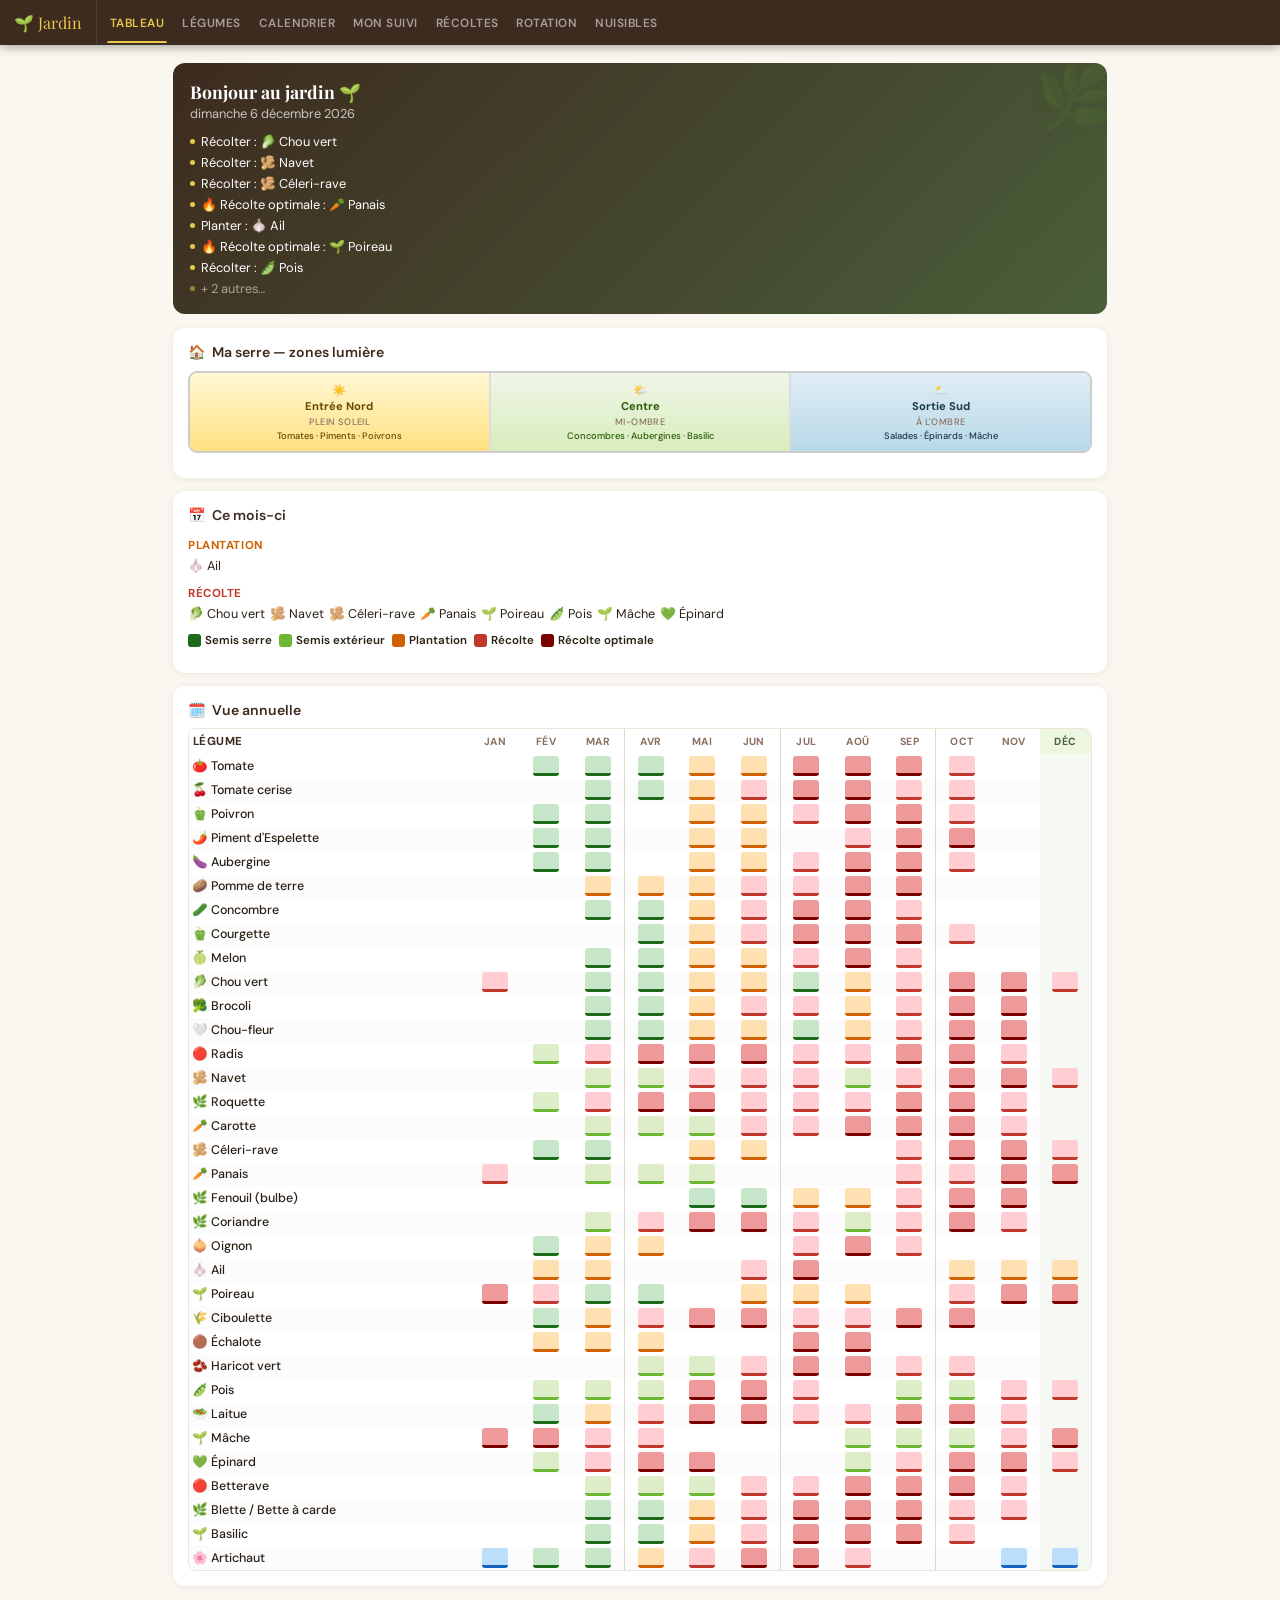
==== commit aa55ec8a: "Update index.html" ====
--- a/index.html
+++ b/index.html
@@ -347,15 +347,11 @@
 {id:'poivron',n:'Poivron',lat:'Capsicum annuum',e:'🫑',fam:'solanees',li:'sun',wa:'medium',ha:'fragile',di:'medium',tmi:15,tma:32,dth:100,si:[2,3],so:[],pl:[5,6],ha:[7,8,9,10],pk:[8,9],pr:[],wd:'Moyen — sol bien drainé',sd:'Plein soleil indispensable',pl2:'sn',desc:'Plus exigeant en chaleur que la tomate. Excellent en serre chaude.',tips:'Planter seulement serre bien chaude. Nuits froides = mauvaise fructification.',co:['Basilic','Tomate','Carotte'],en:['Fenouil']},
 {id:'espelette',n:'Piment d\'Espelette',lat:'Capsicum annuum var. Gorria',e:'🌶️',fam:'solanees',li:'sun',wa:'medium',ha:'fragile',di:'medium',tmi:16,tma:32,dth:110,si:[2,3],so:[],pl:[5,6],ha:[8,9,10],pk:[9,10],pr:[],wd:'Moyen — éviter excès',sd:'Plein soleil, chaleur nécessaire',pl2:'sn',desc:'AOP Pays Basque — variété Gorria authentique. Doux et fruité, force 4/10. Séchage en guirlandes traditionnel.',tips:'Sol légèrement acide, bien drainé. Laisser rougir pour poudre. Sécher 15 jours minimum en guirlande.',co:['Tomate','Basilic','Poivron'],en:['Fenouil','Crucifères']},
 {id:'aubergine',n:'Aubergine',lat:'Solanum melongena',e:'🍆',fam:'solanees',li:'sun',wa:'medium',ha:'fragile',di:'hard',tmi:18,tma:35,dth:100,si:[2,3],so:[],pl:[5,6],ha:[7,8,9,10],pk:[8,9],pr:[],wd:'Moyen — régulier',sd:'Plein soleil impératif',pl2:'sn',desc:'La plus exigeante en chaleur. En serre donne d\'excellents résultats.',tips:'Polliniser à la main en serre. Pincer à 3 tiges pour de beaux fruits.',co:['Basilic','Poivron','Thym'],en:['Fenouil']},
-{id:'piment-doux',n:'Piment doux (Banana)',lat:'Capsicum annuum longum',e:'🟡',fam:'solanees',li:'sun',wa:'medium',ha:'fragile',di:'easy',tmi:16,tma:32,dth:85,si:[2,3],so:[],pl:[5,6],ha:[7,8,9,10],pk:[8,9],pr:[],wd:'Moyen',sd:'Plein soleil',pl2:'sn',desc:'Plus facile que le poivron classique, très productif. Doux et fruité, idéal farci.',tips:'Peu d\'entretien, excellent en serre. Très décoratif.',co:['Basilic','Tomate'],en:['Fenouil']},
 {id:'pdterre',n:'Pomme de terre',lat:'Solanum tuberosum',e:'🥔',fam:'solanees',li:'sun',wa:'medium',ha:'fragile',di:'easy',tmi:10,tma:25,dth:90,si:[],so:[],pl:[3,4,5],ha:[6,7,8,9],pk:[8,9],pr:[],wd:'Moyen — critique à tubérisation',sd:'Plein soleil',pl2:'pa',desc:'Planter semences certifiées. Butter régulièrement. Primeurs ou conservation.',tips:'Faire germer 3 semaines avant plantation. Butter 3 fois minimum.',co:['Haricot','Chou','Maïs'],en:['Tomate','Concombre','Courge']},
-{id:'patdouce',n:'Patate douce',lat:'Ipomoea batatas',e:'🍠',fam:'convolvulaceae',li:'sun',wa:'medium',ha:'fragile',di:'medium',tmi:18,tma:35,dth:120,si:[3,4],so:[],pl:[5,6],ha:[9,10],pk:[10],pr:[],wd:'Moyen',sd:'Plein soleil, chaleur',pl2:'sn',desc:'Exige chaleur et longue saison. Possible en serre chaude sous nos latitudes.',tips:'Bouturer les slips dans l\'eau. Planter en butte pour sol chaud.',co:['Thym','Haricot'],en:['Courge']},
 // CUCURBITACÉES
 {id:'concombre',n:'Concombre',lat:'Cucumis sativus',e:'🥒',fam:'cucurbitacees',li:'half',wa:'high',ha:'fragile',di:'easy',tmi:18,tma:32,dth:55,si:[3,4,5],so:[],pl:[5,6],ha:[6,7,8,9],pk:[7,8],pr:[],wd:'Élevé — sol constamment humide',sd:'Mi-ombre acceptée',pl2:'sm',desc:'En serre sur filet vertical = gain de place et bonne production.',tips:'Former sur filet. Supprimer gourmands après 2 feuilles. Arroser abondamment.',co:['Haricot','Céleri','Laitue'],en:['Tomate','Pomme de terre']},
 {id:'courgette',n:'Courgette',lat:'Cucurbita pepo',e:'🫑',fam:'cucurbitacees',li:'sun',wa:'high',ha:'fragile',di:'easy',tmi:15,tma:30,dth:55,si:[4,5],so:[],pl:[5,6],ha:[6,7,8,9,10],pk:[7,8,9],pr:[],wd:'Élevé — très gourmande',sd:'Plein soleil',pl2:'pa',desc:'Très productive ! 1-2 plants suffisent. 1 m² minimum par pied.',tips:'Récolter à 15-20 cm pour maintenir la production. Arroser au pied.',co:['Haricot','Maïs','Basilic'],en:['Pomme de terre']},
-{id:'courge',n:'Courge / Potiron',lat:'Cucurbita maxima',e:'🎃',fam:'cucurbitacees',li:'sun',wa:'high',ha:'fragile',di:'easy',tmi:15,tma:30,dth:120,si:[4,5],so:[],pl:[5,6],ha:[9,10,11],pk:[10,11],pr:[],wd:'Élevé en croissance',sd:'Plein soleil',pl2:'pa',desc:'Fruits se conservent tout l\'hiver. 1-2 plants max. Culture longue.',tips:'Laisser mûrir jusqu\'aux premières gelées. Durée de conservation 6 mois.',co:['Maïs','Haricot','Capucine'],en:[]},
 {id:'melon',n:'Melon',lat:'Cucumis melo',e:'🍈',fam:'cucurbitacees',li:'sun',wa:'medium',ha:'fragile',di:'hard',tmi:20,tma:35,dth:110,si:[3,4],so:[],pl:[5,6],ha:[7,8,9],pk:[8],pr:[],wd:'Moyen — réduire avant récolte',sd:'Plein soleil impératif',pl2:'sn',desc:'Exige beaucoup de chaleur — idéal serre chaude. Limiter arrosage à maturité.',tips:'Limiter à 2 fruits/pied pour de beaux melons. Tuile sous les fruits.',co:['Radis','Laitue'],en:['Pomme de terre']},
-{id:'pasteque',n:'Pastèque',lat:'Citrullus lanatus',e:'🍉',fam:'cucurbitacees',li:'sun',wa:'medium',ha:'fragile',di:'hard',tmi:22,tma:38,dth:120,si:[3,4],so:[],pl:[5,6],ha:[8,9],pk:[8,9],pr:[],wd:'Moyen — peu d\'eau à maturité',sd:'Plein soleil, chaleur indispensable',pl2:'sn',desc:'Nécessite chaleur et espace. Possible en serre mais très étalant.',tips:'1 fruit par tige principale. Sol très drainé.',co:['Basilic'],en:['Pomme de terre']},
 // CRUCIFÈRES
 {id:'chou',n:'Chou vert',lat:'Brassica oleracea capitata',e:'🥬',fam:'cruciferes',li:'half',wa:'medium',ha:'hardy',di:'easy',tmi:0,tma:22,dth:90,si:[3,4,6,7],so:[],pl:[5,6,8,9],ha:[9,10,11,12,1],pk:[10,11],pr:[11,12,1],wd:'Moyen',sd:'Mi-ombre acceptée',pl2:'pa',desc:'Très résistant au gel, idéal récoltes hivernales. Le froid améliore le goût.',tips:'Protéger des piérides avec filet. Laisser en terre, le gel sucre les feuilles.',co:['Céleri','Aneth','Sauge'],en:['Tomate','Fraisier']},
 {id:'brocoli',n:'Brocoli',lat:'Brassica oleracea italica',e:'🥦',fam:'cruciferes',li:'half',wa:'medium',ha:'hardy',di:'easy',tmi:0,tma:22,dth:80,si:[3,4,6,7],so:[],pl:[5,6,8],ha:[6,7,9,10,11],pk:[10,11],pr:[],wd:'Moyen — régulier',sd:'Mi-ombre / soleil modéré',pl2:'pa',desc:'Récolter la tête dès qu\'elle est bien formée. Des pousses secondaires apparaissent ensuite.',tips:'Récolter avant ouverture des fleurs jaunes. Froid améliore la saveur.',co:['Céleri','Oignon'],en:['Tomate','Fraisier']},
@@ -365,12 +361,10 @@
 {id:'roquette',n:'Roquette',lat:'Eruca sativa',e:'🌿',fam:'cruciferes',li:'shade',wa:'medium',ha:'hardy',di:'easy',tmi:5,tma:25,dth:30,si:[],so:[2,3,4,5,6,7,8,9,10],pl:[],ha:[3,4,5,6,7,8,9,10,11],pk:[4,5,9,10],pr:[],wd:'Moyen',sd:'Ombre partielle idéale',pl2:'ss',desc:'Prête en 4 semaines. Saveur poivrée. Monte vite en fleur par chaleur.',tips:'Semer dense. Couper à 3 cm, repousse. Préférer l\'ombre en été.',co:['Radis'],en:[]},
 // APIACÉES
 {id:'carotte',n:'Carotte',lat:'Daucus carota',e:'🥕',fam:'apiaceae',li:'half',wa:'medium',ha:'hardy',di:'easy',tmi:7,tma:25,dth:80,si:[],so:[3,4,5,6,7],pl:[],ha:[6,7,8,9,10,11],pk:[8,9,10],pr:[],wd:'Moyen — éviter excès',sd:'Mi-ombre ou soleil modéré',pl2:'pa',desc:'Semis direct en sol profond et meuble sans cailloux. Germination lente.',tips:'Éclaircir à 5-8 cm. Ne pas fumer avant. Associer aux oignons.',co:['Oignon','Poireau','Salade'],en:['Fenouil','Aneth']},
-{id:'persil',n:'Persil',lat:'Petroselinum crispum',e:'🌿',fam:'apiaceae',li:'half',wa:'medium',ha:'hardy',di:'easy',tmi:5,tma:25,dth:70,si:[2,3,8],so:[3,4,5,8,9],pl:[],ha:[5,6,7,8,9,10,11,12],pk:[5,6,9,10],pr:[],wd:'Moyen',sd:'Mi-ombre idéale',pl2:'pa',desc:'Bisannuel très utile. Germination lente 3-4 semaines.',tips:'Tremper graines 24h avant semis pour accélérer la germination.',co:['Tomate','Asperge','Oignon'],en:['Laitue']},
 {id:'celeri',n:'Céleri-rave',lat:'Apium graveolens var. rapaceum',e:'🫚',fam:'apiaceae',li:'half',wa:'high',ha:'hardy',di:'hard',tmi:5,tma:22,dth:180,si:[2,3],so:[],pl:[5,6],ha:[9,10,11,12],pk:[10,11],pr:[10,11],wd:'Élevé — ne supporte pas la sécheresse',sd:'Mi-ombre',pl2:'pa',desc:'Culture longue (6 mois) mais productive. Exige sol riche et humide.',tips:'Semer en février sur terrine chauffée. Repiquer une fois. Beaucoup d\'eau.',co:['Chou','Tomate','Poireau'],en:['Maïs']},
 {id:'panais',n:'Panais',lat:'Pastinaca sativa',e:'🥕',fam:'apiaceae',li:'half',wa:'medium',ha:'very-hardy',di:'easy',tmi:-10,tma:22,dth:120,si:[],so:[3,4,5],pl:[],ha:[9,10,11,12,1],pk:[11,12],pr:[],wd:'Moyen',sd:'Mi-ombre',pl2:'pa',desc:'Racine ancienne remise au goût du jour. Saveur améliorée par les gelées.',tips:'Germination lente (3 sem). Graines fraîches impératives. Récolter après gelée.',co:['Pois','Haricot'],en:['Céleri']},
 {id:'fenouil-b',n:'Fenouil (bulbe)',lat:'Foeniculum vulgare azoricum',e:'🌿',fam:'apiaceae',li:'sun',wa:'medium',ha:'hardy',di:'medium',tmi:5,tma:28,dth:90,si:[5,6,7],so:[6,7],pl:[7,8],ha:[9,10,11],pk:[10,11],pr:[],wd:'Moyen',sd:'Plein soleil',pl2:'pa',desc:'Semer en été pour éviter montée en graine. Butter quand le bulbe grossit.',tips:'Tenir ABSOLUMENT à distance de tout le jardin — allélopathique fort.',co:[],en:['Tout le jardin — allélopathique !']},
 {id:'coriandre',n:'Coriandre',lat:'Coriandrum sativum',e:'🌿',fam:'apiaceae',li:'half',wa:'medium',ha:'fragile',di:'medium',tmi:10,tma:25,dth:45,si:[],so:[3,4,5,8,9],pl:[],ha:[4,5,6,7,9,10,11],pk:[5,6,10],pr:[],wd:'Moyen',sd:'Mi-ombre en été',pl2:'pa',desc:'Monte vite en graine par chaleur. Semer par petites quantités en continu.',tips:'Supporte mal la transplantation. Ombre partielle conseillée en été.',co:['Carotte','Chou'],en:['Fenouil']},
-{id:'aneth',n:'Aneth',lat:'Anethum graveolens',e:'🌾',fam:'apiaceae',li:'sun',wa:'medium',ha:'hardy',di:'easy',tmi:7,tma:25,dth:50,si:[],so:[3,4,5,6,7],pl:[],ha:[5,6,7,8,9],pk:[6,7,8],pr:[],wd:'Moyen',sd:'Soleil modéré',pl2:'pa',desc:'Aromatique rapide, feuilles et graines utilisées en cuisine.',tips:'Éviter près des fenouils et carottes (croisement et inhibition).',co:['Chou','Concombre'],en:['Carotte','Fenouil','Tomate']},
 // ALLIACÉES
 {id:'oignon',n:'Oignon',lat:'Allium cepa',e:'🧅',fam:'alliaceae',li:'sun',wa:'low',ha:'hardy',di:'easy',tmi:0,tma:25,dth:120,si:[2,3],so:[3,4],pl:[3,4],ha:[7,8,9],pk:[8],pr:[],wd:'Faible — supporte la sécheresse',sd:'Plein soleil',pl2:'pa',desc:'Fondamental. Planter des bulbilles en mars-avril pour récolte estivale.',tips:'Coucher les tiges quand elles tombent naturellement. Sécher avant stockage.',co:['Carotte','Betterave','Salade'],en:['Haricot','Pois']},
 {id:'ail',n:'Ail',lat:'Allium sativum',e:'🧄',fam:'alliaceae',li:'sun',wa:'low',ha:'very-hardy',di:'easy',tmi:-15,tma:28,dth:240,si:[],so:[],pl:[10,11,12,2,3],ha:[6,7],pk:[7],pr:[],wd:'Faible — craint l\'excès',sd:'Plein soleil',pl2:'pa',desc:'Planter caïeux en automne pour récolte estivale. Séparer et planter pointe en haut.',tips:'Couper les hampes florales. Récolter quand 1/3 des feuilles sont sèches.',co:['Rose','Carotte','Tomate','Fraisier'],en:['Haricot','Pois']},
@@ -380,29 +374,16 @@
 // LÉGUMINEUSES
 {id:'haricot',n:'Haricot vert',lat:'Phaseolus vulgaris',e:'🫘',fam:'fabaceae',li:'sun',wa:'medium',ha:'fragile',di:'easy',tmi:15,tma:28,dth:60,si:[],so:[4,5,6,7],pl:[],ha:[6,7,8,9,10],pk:[7,8],pr:[],wd:'Moyen — critique à la floraison',sd:'Plein soleil',pl2:'pa',desc:'Rapide et productif. Enrichit le sol en azote. Nains ou grimpants.',tips:'Récolter jeune pour stimuler la production. Pas de contact feuilles mouillées.',co:['Courgette','Maïs','Concombre'],en:['Oignon','Ail','Poireau']},
 {id:'pois',n:'Pois',lat:'Pisum sativum',e:'🫛',fam:'fabaceae',li:'half',wa:'medium',ha:'hardy',di:'easy',tmi:7,tma:22,dth:70,si:[],so:[2,3,4,9,10],pl:[],ha:[5,6,7,11,12],pk:[5,6],pr:[],wd:'Moyen',sd:'Mi-ombre acceptée',pl2:'pa',desc:'Saison fraîche. Préfère nuits fraîches. Deux saisons (printemps et automne).',tips:'Semer tôt au printemps. Tuteur indispensable pour variétés grimpantes.',co:['Carotte','Radis','Laitue'],en:['Oignon','Ail','Fenouil']},
-{id:'feve',n:'Fève',lat:'Vicia faba',e:'🫘',fam:'fabaceae',li:'half',wa:'medium',ha:'very-hardy',di:'easy',tmi:0,tma:18,dth:90,si:[],so:[10,11,2,3],pl:[],ha:[5,6,7],pk:[5,6],pr:[],wd:'Moyen',sd:'Mi-ombre',pl2:'pa',desc:'Semer en automne pour récolte printanière précoce. Très rustique.',tips:'Pincer les sommités pour éviter les pucerons noirs. Semer à 10 cm.',co:['Pomme de terre','Maïs'],en:['Oignon','Ail']},
 // SALADES & FEUILLES
 {id:'laitue',n:'Laitue',lat:'Lactuca sativa',e:'🥗',fam:'asteraceae',li:'shade',wa:'medium',ha:'hardy',di:'easy',tmi:5,tma:22,dth:50,si:[2,3,4,5,6,7,8,9],so:[3,4,5,6,7,8,9],pl:[3,4,5,6,7,8,9],ha:[4,5,6,7,8,9,10,11],pk:[5,6,9,10],pr:[],wd:'Moyen — sol frais',sd:'Ombre partielle idéale',pl2:'ss',desc:'Culture facile et rapide, parfaite à l\'ombre de la serre. Semer en continu.',tips:'Semer toutes les 3 semaines. Variétés résistantes chaleur pour l\'été.',co:['Radis','Carotte','Fraise'],en:['Céleri']},
-{id:'scarole',n:'Scarole / Endive',lat:'Cichorium endivia',e:'🥬',fam:'asteraceae',li:'shade',wa:'medium',ha:'hardy',di:'easy',tmi:0,tma:20,dth:70,si:[6,7,8],so:[7,8],pl:[7,8,9],ha:[10,11,12,1],pk:[11,12],pr:[11,12,1],wd:'Moyen',sd:'Ombre partielle',pl2:'ss',desc:'Salade d\'automne-hiver résistante au froid. Blanchir pour réduire l\'amertume.',tips:'Blanchir 8-10 jours sous assiette avant récolte.',co:['Radis','Oignon'],en:[]},
 {id:'mache',n:'Mâche',lat:'Valerianella locusta',e:'🌱',fam:'asteraceae',li:'shade',wa:'low',ha:'very-hardy',di:'easy',tmi:-10,tma:18,dth:60,si:[],so:[8,9,10],pl:[],ha:[11,12,1,2,3,4],pk:[12,1,2],pr:[],wd:'Faible — tolère le sec',sd:'Ombre parfaite',pl2:'ss',desc:'Culture hivernale parfaite à l\'ombre. Récolte sous la neige. Très rustique.',tips:'Semer dense en septembre. Récolter par rosettes entières.',co:['Laitue','Épinard'],en:[]},
-{id:'mesclun',n:'Mesclun',lat:'Mix variétés',e:'🌿',fam:'asteraceae',li:'shade',wa:'medium',ha:'hardy',di:'easy',tmi:5,tma:22,dth:30,si:[],so:[2,3,4,5,6,7,8,9,10],pl:[],ha:[3,4,5,6,7,8,9,10,11],pk:[4,5,9,10],pr:[],wd:'Moyen',sd:'Ombre acceptée',pl2:'ss',desc:'Mélange à couper, prêt en 4 semaines. Idéal serre ombragée.',tips:'Couper à 3 cm, repousse plusieurs fois. Semer en bandes denses.',co:['Radis'],en:[]},
 {id:'epinard',n:'Épinard',lat:'Spinacia oleracea',e:'💚',fam:'chenopodiaceae',li:'shade',wa:'medium',ha:'very-hardy',di:'easy',tmi:0,tma:18,dth:45,si:[],so:[2,3,4,8,9,10],pl:[],ha:[3,4,5,9,10,11,12],pk:[4,5,10,11],pr:[],wd:'Moyen — sol frais',sd:'Ombre partielle idéale',pl2:'ss',desc:'Saison fraîche uniquement. Monte en graine par chaleur. Serre ombragée idéale.',tips:'Variétés lentes à monter. Récolter grandes feuilles extérieures.',co:['Fraise','Radis','Chou'],en:['Betterave']},
 {id:'betterave',n:'Betterave',lat:'Beta vulgaris',e:'🔴',fam:'chenopodiaceae',li:'half',wa:'medium',ha:'hardy',di:'easy',tmi:7,tma:25,dth:70,si:[],so:[3,4,5,6,7],pl:[],ha:[6,7,8,9,10,11],pk:[8,9,10],pr:[],wd:'Moyen',sd:'Mi-ombre',pl2:'pa',desc:'Sol meuble. Feuilles (bettes) aussi comestibles. Facile et productive.',tips:'Semer par 3, éclaircir à 10 cm. Jeunes betteraves plus savoureuses.',co:['Laitue','Oignon','Chou'],en:['Épinard','Tomate']},
 {id:'blette',n:'Blette / Bette à carde',lat:'Beta vulgaris cicla',e:'🌿',fam:'chenopodiaceae',li:'half',wa:'medium',ha:'hardy',di:'easy',tmi:5,tma:28,dth:60,si:[3,4],so:[4,5,6,7],pl:[5,6],ha:[6,7,8,9,10,11],pk:[7,8,9],pr:[],wd:'Moyen',sd:'Mi-ombre',pl2:'pa',desc:'Productivité remarquable, longue période de récolte. Feuilles et côtes comestibles.',tips:'Récolter feuilles extérieures régulièrement. Résiste bien à la chaleur.',co:['Haricot','Oignon'],en:[]},
 // AROMATIQUES
 {id:'basilic',n:'Basilic',lat:'Ocimum basilicum',e:'🌱',fam:'lamiaceae',li:'sun',wa:'medium',ha:'fragile',di:'medium',tmi:18,tma:35,dth:40,si:[3,4,5],so:[],pl:[5,6],ha:[6,7,8,9,10],pk:[7,8,9],pr:[],wd:'Moyen — sol drainé',sd:'Plein soleil',pl2:'sm',desc:'Indispensable avec les tomates. Très sensible au froid et au vent.',tips:'Pincer les fleurs pour prolonger la récolte. Jamais sous 15°C.',co:['Tomate','Poivron','Aubergine'],en:['Sauge','Fenouil']},
-{id:'thym',n:'Thym',lat:'Thymus vulgaris',e:'🌿',fam:'lamiaceae',li:'sun',wa:'low',ha:'very-hardy',di:'easy',tmi:-15,tma:35,dth:60,si:[3,4],so:[4,5],pl:[4,5,9],ha:[4,5,6,7,8,9,10,11,12],pk:[5,6,7],pr:[],wd:'Faible — aime le sec',sd:'Plein soleil',pl2:'pa',desc:'Vivace très résistant. Peu d\'entretien, très utile. Repousse insectes.',tips:'Tailler après floraison. Diviser tous les 3 ans.',co:['Tomate','Chou','Aubergine'],en:[]},
-{id:'menthe',n:'Menthe',lat:'Mentha sp.',e:'🌿',fam:'lamiaceae',li:'half',wa:'medium',ha:'very-hardy',di:'easy',tmi:-20,tma:30,dth:45,si:[],so:[3,4,5],pl:[3,4,5,9],ha:[4,5,6,7,8,9,10],pk:[6,7,8],pr:[],wd:'Moyen — aime l\'humidité',sd:'Mi-ombre',pl2:'pa',desc:'Vivace ENVAHISSANTE — TOUJOURS en pot enfoncé dans le sol.',tips:'Pot enterré obligatoire pour freiner les stolons.',co:['Chou','Tomate'],en:[]},
-{id:'romarin',n:'Romarin',lat:'Salvia rosmarinus',e:'🌿',fam:'lamiaceae',li:'sun',wa:'low',ha:'hardy',di:'easy',tmi:-10,tma:38,dth:60,si:[3,4],so:[],pl:[4,5,9],ha:[1,2,3,4,5,6,7,8,9,10,11,12],pk:[4,5,6,7],pr:[],wd:'Faible — xérophyte',sd:'Plein soleil',pl2:'pa',desc:'Vivace aromatique méditerranéen. Résiste à la sécheresse. Toute l\'année.',tips:'Sol drainé calcaire. Tailler après floraison. Très peu d\'arrosage.',co:['Chou','Haricot','Carotte'],en:[]},
-{id:'sauge',n:'Sauge officinale',lat:'Salvia officinalis',e:'🌿',fam:'lamiaceae',li:'sun',wa:'low',ha:'hardy',di:'easy',tmi:-10,tma:35,dth:60,si:[3,4],so:[4,5],pl:[4,5,9],ha:[4,5,6,7,8,9,10],pk:[5,6,7],pr:[],wd:'Faible',sd:'Plein soleil',pl2:'pa',desc:'Aromatique vivace méditerranéenne. Repousse insectes, favorise la santé du jardin.',tips:'Tailler modérément. Éviter l\'excès d\'humidité.',co:['Chou','Carotte','Tomate'],en:['Basilic','Oignon']},
 // DIVERS
-{id:'maïs',n:'Maïs doux',lat:'Zea mays',e:'🌽',fam:'poaceae',li:'sun',wa:'high',ha:'fragile',di:'easy',tmi:15,tma:32,dth:90,si:[4,5],so:[5],pl:[5,6],ha:[8,9,10],pk:[8,9],pr:[],wd:'Élevé — surtout à la floraison',sd:'Plein soleil',pl2:'pa',desc:'Planter en carré (pas en ligne) pour bonne pollinisation par le vent.',tips:'16 plants minimum pour pollinisation satisfaisante.',co:['Haricot','Courge'],en:['Betterave']},
-{id:'fraisier',n:'Fraisier',lat:'Fragaria x ananassa',e:'🍓',fam:'rosaceae',li:'half',wa:'medium',ha:'very-hardy',di:'easy',tmi:-15,tma:25,dth:60,si:[2,3],so:[],pl:[3,4,8,9],ha:[5,6,7,8],pk:[6,7],pr:[],wd:'Moyen — sol frais',sd:'Mi-ombre acceptable',pl2:'pa',desc:'Vivace — planter une fois, profiter plusieurs années.',tips:'Pailler avec paille. Supprimer stolons pour grossir les fruits.',co:['Laitue','Épinard','Oignon','Ail'],en:['Chou','Fenouil']},
 {id:'artichaut',n:'Artichaut',lat:'Cynara cardunculus',e:'🌸',fam:'asteraceae',li:'sun',wa:'medium',ha:'hardy',di:'medium',tmi:-8,tma:28,dth:180,si:[2,3],so:[],pl:[4,5],ha:[5,6,7,8],pk:[6,7],pr:[11,12,1],wd:'Moyen',sd:'Plein soleil',pl2:'pa',desc:'Vivace imposant. Récolter capitules avant ouverture. Effet décoratif.',tips:'Protéger pied avec feuilles sèches en hiver. Diviser rejets au printemps.',co:['Persil','Basilic'],en:[]},
-{id:'asperge',n:'Asperge',lat:'Asparagus officinalis',e:'🌿',fam:'asparagaceae',li:'sun',wa:'medium',ha:'very-hardy',di:'hard',tmi:-20,tma:30,dth:730,si:[3,4],so:[],pl:[3,4],ha:[4,5,6],pk:[4,5],pr:[],wd:'Moyen',sd:'Plein soleil',pl2:'pa',desc:'Investissement long terme. Attendre 2-3 ans. Produit 15-20 ans ensuite.',tips:'Griffes en tranchée 30 cm. Ne jamais récolter la 1ère année.',co:['Tomate','Persil'],en:['Oignon','Ail']},
-{id:'topinambour',n:'Topinambour',lat:'Helianthus tuberosus',e:'🌻',fam:'asteraceae',li:'sun',wa:'low',ha:'very-hardy',di:'easy',tmi:-20,tma:30,dth:200,si:[],so:[],pl:[3,4],ha:[10,11,12,1,2],pk:[11,12],pr:[],wd:'Faible — très autonome',sd:'Soleil à mi-ombre',pl2:'pa',desc:'Envahissant mais délicieux ! Belle barrière végétale. Zéro entretien.',tips:'Isoler IMPÉRATIVEMENT — rhizomes très envahissants. Pot ou barrière.',co:['Maïs'],en:[]},
-{id:'pourpier',n:'Pourpier',lat:'Portulaca oleracea',e:'🌿',fam:'portulacaceae',li:'sun',wa:'low',ha:'fragile',di:'easy',tmi:15,tma:35,dth:40,si:[],so:[4,5,6,7],pl:[],ha:[5,6,7,8,9,10],pk:[6,7,8],pr:[],wd:'Faible',sd:'Plein soleil',pl2:'pa',desc:'Pousse presque tout seul. Comestible riche en oméga-3.',tips:'Se ressème seul. Récolter jeunes tiges. Très résistant à la sécheresse.',co:['Pomme de terre'],en:[]},
-{id:'epinard-mal',n:'Épinard de Malabar',lat:'Basella alba',e:'💚',fam:'basellaceae',li:'sun',wa:'medium',ha:'fragile',di:'easy',tmi:20,tma:35,dth:60,si:[3,4],so:[],pl:[5,6],ha:[6,7,8,9,10],pk:[7,8,9],pr:[],wd:'Moyen',sd:'Plein soleil chaleur',pl2:'sm',desc:'Substitut d\'épinard pour l\'été chaud — ne monte pas en graine.',tips:'Grimpe sur filet, très décoratif. Récolter jeunes feuilles.',co:['Tomate','Basilic'],en:[]},
 ];
 
 // NUISIBLES
@@ -496,15 +477,14 @@
 // CALENDAR
 // ═══════════════════════════════════════════════════
 const GROUPS=[
-  {lbl:'🍅 Solanées',ids:['tomate','tomate-c','poivron','espelette','aubergine','piment-doux','pdterre','patdouce']},
-  {lbl:'🥒 Cucurbitacées',ids:['concombre','courgette','courge','melon','pasteque']},
+  {lbl:'🍅 Solanées',ids:['tomate','tomate-c','poivron','espelette','aubergine','pdterre']},
+  {lbl:'🥒 Cucurbitacées',ids:['concombre','courgette','melon']},
   {lbl:'🥦 Crucifères / Brassicacées',ids:['chou','brocoli','choufleur','radis','navet','roquette']},
-  {lbl:'🥕 Apiacées',ids:['carotte','persil','celeri','panais','fenouil-b','coriandre','aneth']},
+  {lbl:'🥕 Apiacées',ids:['carotte','celeri','panais','fenouil-b','coriandre']},
   {lbl:'🧅 Alliacées',ids:['oignon','ail','poireau','ciboulette','echalote']},
-  {lbl:'🫘 Légumineuses',ids:['haricot','pois','feve']},
-  {lbl:'🥗 Salades & Feuilles',ids:['laitue','scarole','mache','mesclun','epinard','betterave','blette']},
-  {lbl:'🌿 Aromatiques',ids:['basilic','thym','menthe','romarin','sauge']},
-  {lbl:'🌻 Divers',ids:['maïs','fraisier','artichaut','asperge','topinambour','pourpier','epinard-mal']},
+  {lbl:'🫘 Légumineuses',ids:['haricot','pois']},
+  {lbl:'🥗 Salades & Feuilles',ids:['laitue','mache','epinard','betterave','blette']},
+  {lbl:'🌿 Aromatiques & Divers',ids:['basilic','artichaut']},
 ];
 
 function getCls(v,m){
@@ -523,7 +503,7 @@
   const cm=new Date().getMonth()+1;
   let h='<thead><tr><th class="veg-h">Légume</th>';
   MN.forEach((mn,i)=>{
-    const m=i+1,sep=(m===4||m===7||m===10)?' sep':'',nc=m===cm?' ncol':'';
+    const m=i+1,sep=(m===4||m===7||m===10)?' sep':nc=m===cm?' ncol':'';
     h+=`<th class="${nc}${sep}">${mn}</th>`;
   });
   h+='</tr></thead><tbody>';
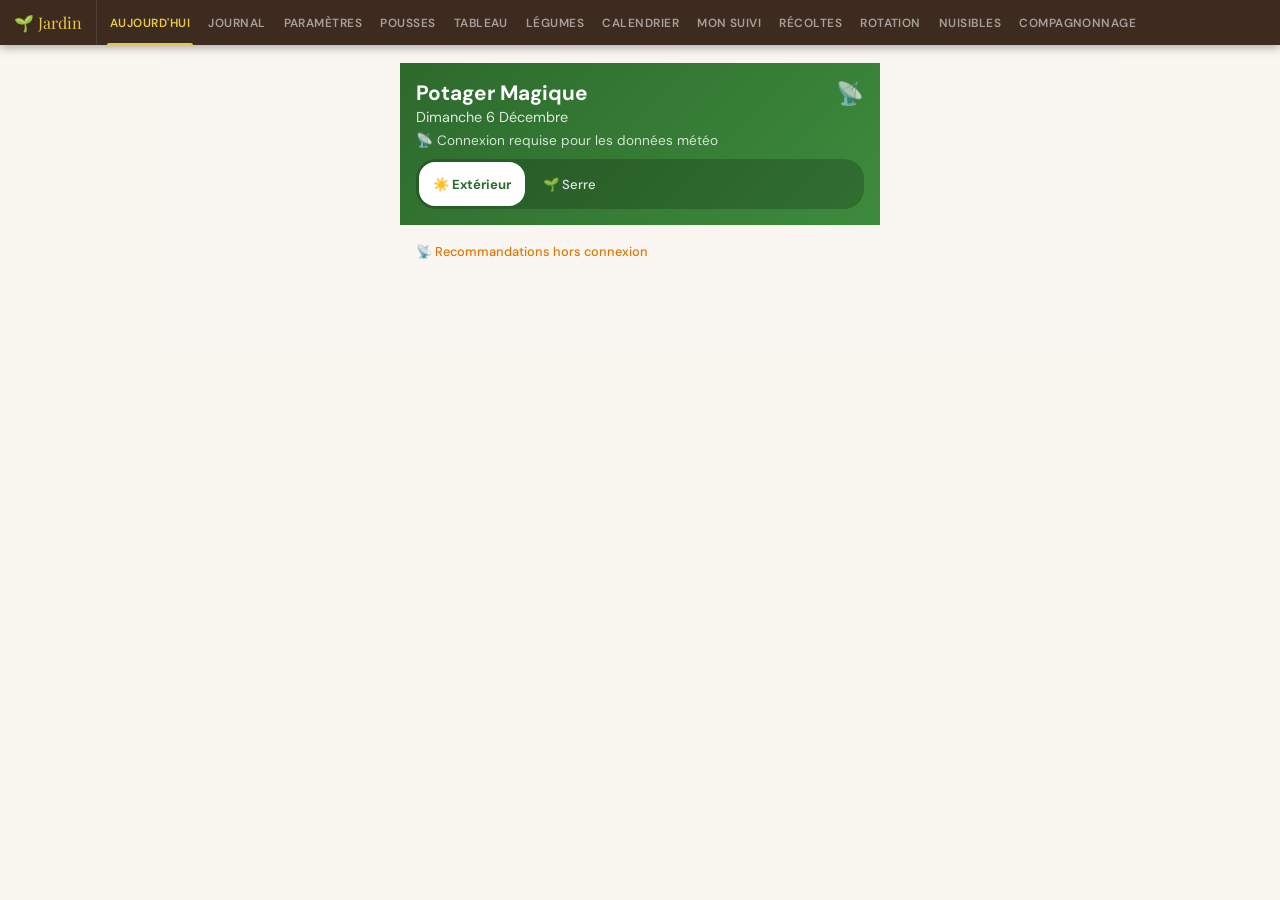
==== commit 15a44b56: "feat: Potager Magique — application complète (Epics 1-6) Ajout du module Potager Magique au-dessus d" ====
--- a/index.html
+++ b/index.html
@@ -81,9 +81,21 @@
 .te{background:#d4eab8;color:#1a4a08}.tm{background:#ffe8b2;color:#7a4400}.td{background:#ffd4d4;color:#7a1010}
 
 /* ══ FILTER ══ */
-.filter-bar{display:flex;gap:5px;margin-bottom:13px;flex-wrap:wrap}
+.filter-bar{display:flex;gap:5px;margin-bottom:8px;flex-wrap:wrap;align-items:center}
 .filter-btn{background:white;border:1.5px solid #ddd;color:var(--muted);font-family:'DM Sans',sans-serif;font-size:.75rem;font-weight:600;padding:5px 11px;border-radius:20px;cursor:pointer;transition:all .13s}
 .filter-btn.on{background:var(--moss);border-color:var(--moss);color:white}
+.filter-toggle{background:none;border:1.5px solid var(--moss);color:var(--moss);font-family:'DM Sans',sans-serif;font-size:.75rem;font-weight:700;padding:5px 11px;border-radius:20px;cursor:pointer;display:flex;align-items:center;gap:5px;margin-left:auto}
+.filter-toggle.active{background:var(--moss);color:white}
+.filter-badge{background:#cc0000;color:white;border-radius:10px;font-size:.65rem;padding:1px 5px;font-weight:800}
+.filter-panel{background:var(--color-surface,#f9f6f1);border:1px solid rgba(0,0,0,0.1);border-radius:10px;padding:12px;margin-bottom:10px}
+.filter-section{margin-bottom:10px}
+.filter-section:last-of-type{margin-bottom:0}
+.filter-section-label{font-size:.7rem;font-weight:700;text-transform:uppercase;letter-spacing:.05em;color:var(--soil,#8b5e3c);margin-bottom:5px}
+.filter-chips{display:flex;flex-wrap:wrap;gap:5px}
+.filter-chip{background:white;border:1.5px solid #ddd;color:var(--muted,#888);font-family:'DM Sans',sans-serif;font-size:.73rem;font-weight:600;padding:4px 10px;border-radius:16px;cursor:pointer;transition:all .13s}
+.filter-chip.on{background:var(--moss);border-color:var(--moss);color:white}
+.filter-reset{background:none;border:none;color:var(--muted);font-size:.75rem;font-weight:600;cursor:pointer;margin-top:8px;padding:4px 0;text-decoration:underline}
+.veg-grid-empty{padding:24px;text-align:center;color:#888;font-size:.9rem;line-height:1.6}
 
 /* ══ MODAL ══ */
 .modal-overlay{display:none;position:fixed;inset:0;background:rgba(15,8,2,.65);z-index:200;align-items:flex-end;justify-content:center}
@@ -112,6 +124,17 @@
 .mb.pl{background:var(--c-pl-bg);color:var(--c-pl)}.mb.ha{background:var(--c-ha-bg);color:var(--c-ha)}.mb.pk{background:var(--c-pk-bg);color:var(--c-pk)}
 .btn-add{background:var(--moss);color:white;border:none;padding:10px 18px;border-radius:8px;font-family:'DM Sans',sans-serif;font-size:.86rem;font-weight:600;cursor:pointer;width:100%;margin-top:8px}
 .btn-add:hover{background:var(--leaf)}
+.btn-secondary{background:none;color:var(--moss);border:1.5px solid var(--moss);padding:8px 14px;border-radius:8px;font-family:'DM Sans',sans-serif;font-size:.82rem;font-weight:600;cursor:pointer;margin-top:6px;margin-bottom:4px}
+.btn-secondary:hover{background:rgba(45,106,45,0.07)}
+.fiche-pousse{display:flex;align-items:center;gap:10px;margin-bottom:8px}
+.fiche-pousse__img{width:72px;height:72px;object-fit:cover;border-radius:8px;background:#f0f0f0}
+.fiche-pousse__label{font-size:.8rem;color:#666;font-weight:500}
+.mb.now{box-shadow:0 0 0 2px var(--moss);font-weight:800}
+.fiche-reco{background:rgba(45,106,45,0.07);border-radius:8px;padding:8px 12px;font-size:.82rem;margin-bottom:6px;line-height:1.4}
+.fiche-reco__prio{font-size:.7rem;font-weight:700;text-transform:uppercase;letter-spacing:.04em;margin-bottom:2px}
+.fiche-reco__prio--haute{color:var(--color-priority-high,#cc0000)}
+.fiche-reco__prio--moyenne{color:var(--color-priority-medium,#e07700)}
+.fiche-reco__prio--basse{color:var(--color-secondary,#5a8a2d)}
 
 /* ══ SUIVI ══ */
 .aform{background:white;border-radius:var(--rad);padding:14px;box-shadow:0 1px 6px var(--shade);margin-bottom:16px}
@@ -180,21 +203,142 @@
 ::-webkit-scrollbar-track{background:transparent}
 ::-webkit-scrollbar-thumb{background:#ccc;border-radius:3px}
 </style>
+<!-- Potager Magique CSS -->
+<link rel="stylesheet" href="dashboard.css">
+<link rel="stylesheet" href="alertes.css">
+<link rel="stylesheet" href="pousses.css">
+<link rel="stylesheet" href="compagnonnage.css">
+<script type="module" src="meteo.js"></script>
+<script type="module" src="dashboard.js"></script>
+<script type="module" src="cultures.js"></script>
+<script type="module" src="cultures-ui.js"></script>
+<script type="module" src="parametres-ui.js"></script>
+<script type="module" src="alertes.js"></script>
+<script type="module" src="alertes-ui.js"></script>
+<script type="module" src="expert.js"></script>
+<script type="module" src="dashboard-ui.js"></script>
+<script defer src="pousses.js"></script>
+<script defer src="pousses-ui.js"></script>
+<script defer src="compagnonnage.js"></script>
+<script defer src="compagnonnage-ui.js"></script>
 </head>
 <body>
 
-<nav>
+<nav aria-label="Navigation principale">
   <div class="nav-title">🌱 Jardin</div>
-  <button class="nav-btn active" onclick="showTab('tableau',this)">Tableau</button>
+  <button class="nav-btn active" onclick="showTab('aujourd-hui',this)">Aujourd'hui</button>
+  <button class="nav-btn" onclick="showTab('journal',this)">Journal</button>
+  <button class="nav-btn" onclick="showTab('parametres',this)">Paramètres</button>
+  <button class="nav-btn" onclick="showTab('pousses',this)">Pousses</button>
+  <button class="nav-btn" onclick="showTab('tableau',this)">Tableau</button>
   <button class="nav-btn" onclick="showTab('fiches',this)">Légumes</button>
   <button class="nav-btn" onclick="showTab('calendrier',this)">Calendrier</button>
   <button class="nav-btn" onclick="showTab('suivi',this)">Mon suivi</button>
   <button class="nav-btn" onclick="showTab('recoltes',this)">Récoltes</button>
   <button class="nav-btn" onclick="showTab('rotation',this)">Rotation</button>
   <button class="nav-btn" onclick="showTab('nuisibles',this)">Nuisibles</button>
+  <button class="nav-btn" onclick="showTab('compagnonnage',this)">Compagnonnage</button>
 </nav>
 
-<section id="tab-tableau" class="active">
+<main id="pm-main-content">
+<section id="tab-parametres">
+  <div class="pm-settings-section">
+    <h2 class="pm-settings__title">Mode de culture</h2>
+    <p class="pm-settings__desc">Adapte les recommandations à ton environnement.</p>
+    <div class="pm-mode-toggle" role="radiogroup" aria-label="Mode de culture">
+      <button type="button" class="pm-mode-btn touch-target" role="radio" data-mode="exterieur" aria-checked="false">☀️ Extérieur</button>
+      <button type="button" class="pm-mode-btn touch-target" role="radio" data-mode="serre" aria-checked="false">🌱 Serre</button>
+    </div>
+  </div>
+  <div class="pm-settings-section">
+    <h2 class="pm-settings__title">Localisation météo</h2>
+    <p class="pm-settings__desc">Coordonnées utilisées pour la météo Open-Meteo.</p>
+    <form id="pm-coord-form" class="pm-coord-form">
+      <label for="pm-coord-lat">Latitude</label>
+      <input type="number" id="pm-coord-lat" name="lat" step="0.0001" min="-90" max="90" required>
+      <label for="pm-coord-lon">Longitude</label>
+      <input type="number" id="pm-coord-lon" name="lon" step="0.0001" min="-180" max="180" required>
+      <button type="submit" id="pm-coord-save" class="pm-coord-save touch-target">Enregistrer</button>
+    </form>
+  </div>
+</section>
+<section id="tab-journal">
+  <div id="pm-conflict-banner" class="pm-conflict-banner" hidden aria-live="polite"></div>
+  <div id="pm-journal-list" class="pm-journal__list" aria-live="polite" aria-relevant="additions removals"></div>
+  <div id="pm-journal-archives" class="pm-journal__archives"></div>
+  <!-- Action Sheet -->
+  <div class="pm-as-overlay" id="pm-as-overlay" role="dialog" aria-modal="true" aria-label="Actions culture">
+    <div class="pm-as-sheet" id="pm-as-sheet">
+      <button class="pm-as-btn touch-target" id="pm-as-repiquee">🌱 Marquer comme repiquée</button>
+      <button class="pm-as-btn touch-target" id="pm-as-floraison">🌸 En floraison</button>
+      <button class="pm-as-btn touch-target" id="pm-as-recoltee">🧺 Récoltée</button>
+      <button class="pm-as-btn pm-as-btn--danger touch-target" id="pm-as-supprimer">🗑️ Supprimer</button>
+      <button class="pm-as-cancel touch-target" id="pm-as-cancel">Annuler</button>
+    </div>
+  </div>
+  <button class="fab-add touch-target" id="pm-fab-add" aria-label="Ajouter une culture">＋</button>
+  <div class="bs-overlay" id="pm-bs-overlay" role="dialog" aria-modal="true" aria-label="Ajouter une culture">
+    <div class="bs-sheet">
+      <div class="bs-header">
+        <h2>Ajouter une culture</h2>
+        <button class="bs-close touch-target" id="pm-bs-close" aria-label="Fermer">✕</button>
+      </div>
+      <form id="pm-bs-form" class="bs-form">
+        <label for="pm-bs-espece">Espèce</label>
+        <select id="pm-bs-espece" name="espece" required>
+          <option value="" disabled selected>— Choisir une espèce —</option>
+        </select>
+        <label for="pm-bs-date">Date de semis</label>
+        <input type="date" id="pm-bs-date" name="dateSemis" required>
+        <label>Localisation</label>
+        <div class="bs-mode-toggle" role="radiogroup" aria-label="Localisation">
+          <button type="button" class="bs-mode-btn touch-target" data-mode="exterieur">☀️ Extérieur</button>
+          <button type="button" class="bs-mode-btn touch-target" data-mode="serre">🌱 Serre</button>
+        </div>
+        <button type="submit" class="bs-submit touch-target">Enregistrer</button>
+        <button type="button" class="bs-cancel touch-target" id="pm-bs-cancel">Annuler</button>
+      </form>
+    </div>
+  </div>
+</section>
+<section id="tab-pousses">
+  <div id="pm-pousses-container" class="pm-pousses-container">
+    <!-- Rendu dynamique par pousses-ui.js après pm:pousses-ready -->
+  </div>
+</section>
+<section id="tab-aujourd-hui" class="active">
+  <div class="pm-header">
+    <div class="pm-header__top">
+      <div class="pm-header__greeting">
+        <h1>Potager Magique</h1>
+        <p class="pm-header__date" id="pm-today-date"></p>
+      </div>
+      <div id="pm-weather-summary" class="weather-summary" aria-label="Météo du jour"></div>
+    </div>
+    <div id="pm-freshness" class="freshness-indicator" role="status" aria-live="polite"></div>
+    <div class="pm-dashboard-modetoggle" role="radiogroup" aria-label="Mode de culture">
+      <button type="button" class="pm-mode-btn touch-target" role="radio"
+              data-mode="exterieur" aria-checked="false">☀️ Extérieur</button>
+      <button type="button" class="pm-mode-btn touch-target" role="radio"
+              data-mode="serre" aria-checked="false">🌱 Serre</button>
+    </div>
+  </div>
+  <div id="pm-dashboard-body" class="pm-dashboard__body">
+    <div id="pm-alert-container" aria-live="assertive" aria-atomic="true" aria-hidden="true" style="display:none"></div>
+    <div id="pm-recos-offline" style="display:none" class="pm-recos-offline"
+         role="status" aria-live="polite">📡 Recommandations hors connexion</div>
+    <div id="pm-recos-container" aria-live="polite" aria-relevant="additions removals"></div>
+    <div id="pm-recos-empty" style="display:none" class="pm-recos-empty">
+      <p>Ajoute tes premières cultures dans le journal pour recevoir des recommandations personnalisées</p>
+      <button type="button" class="pm-recos-empty__cta touch-target"
+              onclick="showTab('journal', document.querySelector('[onclick*=journal]'))">
+        → Journal
+      </button>
+    </div>
+  </div>
+</section>
+
+<section id="tab-tableau">
   <div class="tstrip">
     <h2 id="tg">Bienvenue au jardin 👋</h2>
     <p id="td"></p>
@@ -232,12 +376,43 @@
   <p class="section-sub">Touche un légume pour sa fiche complète — 53 variétés.</p>
   <div class="filter-bar">
     <button class="filter-btn on" onclick="setF('all',this)">Tous</button>
-    <button class="filter-btn" onclick="setF('sun',this)">☀️ Soleil</button>
-    <button class="filter-btn" onclick="setF('half',this)">🌤️ Mi-ombre</button>
-    <button class="filter-btn" onclick="setF('shade',this)">🌥️ Ombre</button>
-    <button class="filter-btn" onclick="setF('easy',this)">✅ Facile</button>
     <button class="filter-btn" onclick="setF('sow',this)">Semis ce mois</button>
     <button class="filter-btn" onclick="setF('harvest',this)">Récolte ce mois</button>
+    <button class="filter-toggle" id="filter-toggle-btn" onclick="toggleFilterPanel()" aria-expanded="false" aria-controls="filter-panel">
+      🔍 Filtres <span class="filter-badge" id="filter-badge" hidden>0</span>
+    </button>
+  </div>
+  <div class="filter-panel" id="filter-panel" hidden>
+    <div class="filter-section">
+      <div class="filter-section-label">Lumière</div>
+      <div class="filter-chips">
+        <button class="filter-chip" data-key="lumiere" data-val="sun" onclick="setChipFilter(this)">☀️ Soleil</button>
+        <button class="filter-chip" data-key="lumiere" data-val="half" onclick="setChipFilter(this)">🌤️ Mi-ombre</button>
+        <button class="filter-chip" data-key="lumiere" data-val="shade" onclick="setChipFilter(this)">🌥️ Ombre</button>
+      </div>
+    </div>
+    <div class="filter-section">
+      <div class="filter-section-label">Difficulté</div>
+      <div class="filter-chips">
+        <button class="filter-chip" data-key="difficulte" data-val="easy" onclick="setChipFilter(this)">✅ Facile</button>
+        <button class="filter-chip" data-key="difficulte" data-val="medium" onclick="setChipFilter(this)">⚠️ Moyen</button>
+        <button class="filter-chip" data-key="difficulte" data-val="hard" onclick="setChipFilter(this)">🔴 Expert</button>
+      </div>
+    </div>
+    <div class="filter-section">
+      <div class="filter-section-label">Saison d'action</div>
+      <div class="filter-chips">
+        <button class="filter-chip" data-key="saison" data-val="printemps" onclick="setChipFilter(this)">🌸 Printemps</button>
+        <button class="filter-chip" data-key="saison" data-val="ete" onclick="setChipFilter(this)">☀️ Été</button>
+        <button class="filter-chip" data-key="saison" data-val="automne" onclick="setChipFilter(this)">🍂 Automne</button>
+        <button class="filter-chip" data-key="saison" data-val="hiver" onclick="setChipFilter(this)">❄️ Hiver</button>
+      </div>
+    </div>
+    <div class="filter-section">
+      <div class="filter-section-label">Famille botanique</div>
+      <div class="filter-chips" id="famille-chips"></div>
+    </div>
+    <button class="filter-reset" onclick="resetFilters()">↺ Réinitialiser tous les filtres</button>
   </div>
   <div class="veg-grid" id="veg-grid"></div>
 </section>
@@ -434,6 +609,10 @@
   renderSowings();
   populateSel();
   document.getElementById('sw-d').value=new Date().toISOString().split('T')[0];
+  if ('serviceWorker' in navigator) {
+    navigator.serviceWorker.register('./service-worker.js')
+      .catch(err => console.warn('SW registration failed:', err));
+  }
 });
 
 // ═══════════════════════════════════════════════════
@@ -529,26 +708,102 @@
 // ═══════════════════════════════════════════════════
 // VEG GRID
 // ═══════════════════════════════════════════════════
-function setF(f,btn){
-  document.querySelectorAll('.filter-btn').forEach(b=>b.classList.remove('on'));
+// Story 6.3 — Système de filtres multi-critères
+const _fs = { quick: 'all', lumiere: null, difficulte: null, saison: null, famille: null };
+const _saisonMois = { printemps:[3,4,5], ete:[6,7,8], automne:[9,10,11], hiver:[12,1,2] };
+const _famLabels = {
+  solanees:'Solanées', cucurbitacees:'Cucurbitacées', cruciferes:'Crucifères/Brassicacées',
+  fabaceae:'Légumineuses', apiaceae:'Apiacées', alliaceae:'Alliacées',
+  asteraceae:'Astéracées', chenopodiaceae:'Chénopodiacées', lamiaceae:'Lamiacées'
+};
+
+function _initFamilleChips() {
+  const familles = [...new Set((VEG||[]).map(v=>v.fam).filter(Boolean))].sort();
+  const el = document.getElementById('famille-chips');
+  if (!el) return;
+  el.innerHTML = familles.map(f =>
+    `<button class="filter-chip" data-key="famille" data-val="${f}" onclick="setChipFilter(this)">${_famLabels[f]||f}</button>`
+  ).join('');
+}
+
+function _countActiveChipFilters() {
+  return ['lumiere','difficulte','saison','famille'].filter(k => _fs[k] !== null).length;
+}
+
+function _updateFilterBadge() {
+  const n = _countActiveChipFilters();
+  const badge = document.getElementById('filter-badge');
+  if (badge) { badge.textContent = n; badge.hidden = n === 0; }
+  const toggle = document.getElementById('filter-toggle-btn');
+  if (toggle) toggle.classList.toggle('active', n > 0);
+}
+
+function toggleFilterPanel() {
+  const panel = document.getElementById('filter-panel');
+  if (!panel) return;
+  const open = !panel.hidden;
+  panel.hidden = open;
+  const btn = document.getElementById('filter-toggle-btn');
+  if (btn) btn.setAttribute('aria-expanded', String(!open));
+}
+
+function setChipFilter(btn) {
+  const key = btn.dataset.key;
+  const val = btn.dataset.val;
+  const isOn = btn.classList.contains('on');
+  // Désactiver les autres chips du même groupe
+  btn.closest('.filter-chips')?.querySelectorAll('.filter-chip').forEach(c => c.classList.remove('on'));
+  if (!isOn) { btn.classList.add('on'); _fs[key] = val; }
+  else _fs[key] = null;
+  _updateFilterBadge();
+  renderGrid();
+}
+
+function setF(f, btn) {
+  document.querySelectorAll('.filter-btn').forEach(b => b.classList.remove('on'));
   btn.classList.add('on');
-  renderGrid(f);
-}
-
-function renderGrid(f){
-  const m=new Date().getMonth()+1;
-  const list=VEG.filter(v=>{
-    if(f==='sun')return v.li==='sun';
-    if(f==='half')return v.li==='half';
-    if(f==='shade')return v.li==='shade';
-    if(f==='easy')return v.di==='easy';
-    if(f==='sow')return(v.si&&v.si.includes(m))||(v.so&&v.so.includes(m));
-    if(f==='harvest')return(v.ha&&v.ha.includes(m))||(v.pk&&v.pk.includes(m));
+  _fs.quick = f;
+  renderGrid();
+}
+
+function resetFilters() {
+  _fs.quick = 'all';
+  _fs.lumiere = null; _fs.difficulte = null; _fs.saison = null; _fs.famille = null;
+  document.querySelectorAll('.filter-btn').forEach(b => b.classList.remove('on'));
+  document.querySelector('.filter-btn[onclick*="all"]')?.classList.add('on');
+  document.querySelectorAll('.filter-chip').forEach(c => c.classList.remove('on'));
+  _updateFilterBadge();
+  renderGrid();
+}
+
+function renderGrid() {
+  const m = new Date().getMonth() + 1;
+  const list = VEG.filter(v => {
+    // Filtre rapide (quick)
+    if (_fs.quick === 'sow' && !((v.si&&v.si.includes(m))||(v.so&&v.so.includes(m)))) return false;
+    if (_fs.quick === 'harvest' && !((v.ha&&v.ha.includes(m))||(v.pk&&v.pk.includes(m)))) return false;
+    // Filtres panel
+    if (_fs.lumiere && v.li !== _fs.lumiere) return false;
+    if (_fs.difficulte && v.di !== _fs.difficulte) return false;
+    if (_fs.famille && v.fam !== _fs.famille) return false;
+    if (_fs.saison) {
+      const mois = _saisonMois[_fs.saison] || [];
+      const hasAction = mois.some(ms =>
+        (v.si&&v.si.includes(ms))||(v.so&&v.so.includes(ms))||
+        (v.pl&&v.pl.includes(ms))||(v.ha&&v.ha.includes(ms)));
+      if (!hasAction) return false;
+    }
     return true;
   });
   const lt={sun:'<span class="tag ts">☀️</span>',half:'<span class="tag th">🌤️</span>',shade:'<span class="tag to">🌥️</span>'};
   const dt={easy:'<span class="tag te">Facile</span>',medium:'<span class="tag tm">Moyen</span>',hard:'<span class="tag td">Difficile</span>'};
-  document.getElementById('veg-grid').innerHTML=list.map(v=>`
+  const grid = document.getElementById('veg-grid');
+  if (!grid) return;
+  if (!list.length) {
+    grid.innerHTML = '<div class="veg-grid-empty">🌱 Aucun légume pour ces critères —<br>essaie une autre combinaison !</div>';
+    return;
+  }
+  grid.innerHTML = list.map(v => `
     <div class="veg-card" onclick="openM('${v.id}')">
       <span class="veg-emoji">${v.e}</span>
       <div class="veg-name">${v.n}</div>
@@ -559,6 +814,18 @@
 // ═══════════════════════════════════════════════════
 // MODAL
 // ═══════════════════════════════════════════════════
+// P1+P2 — Story 5.2 : helper CompanionBadge hoissé hors openM, escaping défensif
+function _escH(s){return String(s).replace(/&/g,'&amp;').replace(/</g,'&lt;').replace(/>/g,'&gt;').replace(/"/g,'&quot;');}
+function _cbHtml(item,type){
+  const nom=_escH(item.nom||'');
+  const lbl=nom+(type==='beneficial'?' \u2014 bonne association':' \u2014 \u00e9viter \u00e0 proximit\u00e9');
+  if(item.id){
+    return '<button class="companion-badge companion-badge--'+type+' touch-target"'
+          +' data-open-espece="'+_escH(item.id)+'" aria-label="'+lbl+'">'+nom+'</button>';
+  }
+  // P4 — role="img" pour que aria-label soit annoncé par les AT sur les spans non-interactifs
+  return '<span class="companion-badge companion-badge--'+type+'" role="img" aria-label="'+lbl+'">'+nom+'</span>';
+}
 function openM(id){
   const v=VEG.find(x=>x.id===id);
   if(!v)return;
@@ -567,14 +834,49 @@
   const dm={easy:'✅ Facile',medium:'⚠️ Moyen',hard:'🔴 Difficile'};
   const pm={'sn':'Serre Nord ☀️','sm':'Serre Centre 🌤️','ss':'Serre Sud 🌥️','pa':'Plein air','pt':'Potager'};
   let badges='<div class="mbadges">';
+  const _nowM=new Date().getMonth()+1;
   MN.forEach((mn,i)=>{
     const m=i+1;
     const cls=v.pk&&v.pk.includes(m)?'pk':v.ha&&v.ha.includes(m)?'ha':v.pl&&v.pl.includes(m)?'pl':v.si&&v.si.includes(m)?'si':v.so&&v.so.includes(m)?'so':'';
-    badges+=`<div class="mb ${cls}">${mn.slice(0,1)}</div>`;
+    const nowCls=m===_nowM?' now':'';
+    badges+=`<div class="mb ${cls}${nowCls}">${mn.slice(0,1)}</div>`;
   });
   badges+='</div>';
-  const co=(v.co||[]).map(c=>`<span class="ct g">✅ ${c}</span>`).join('');
-  const en=(v.en||[]).map(e=>`<span class="ct b">❌ ${e}</span>`).join('');
+  // Story 5.2 — CompanionBadge depuis CompagnonnageModule (fallback VEG si module non prêt)
+  const assoc = window.CompagnonnageModule?.getAssociations(v.id)
+              || { benefiques: [], deconseilles: [] };
+  const benList = assoc.benefiques.length > 0
+    ? assoc.benefiques
+    : (v.co||[]).map(nom => ({ id: null, nom }));
+  const decList = assoc.deconseilles.length > 0
+    ? assoc.deconseilles
+    : (v.en||[]).map(nom => ({ id: null, nom }));
+  const coBadges = benList.map(x => _cbHtml(x, 'beneficial')).join('');
+  const enBadges = decList.map(x => _cbHtml(x, 'warned')).join('');
+  // Story 6.1 — Section "Identifier les pousses"
+  const _germPhoto = window.PoussesModule?.getPhotos(v.id)?.germination || '';
+  const _pousseSection = _germPhoto
+    ? `<div class="mstitle">🌱 Identifier les pousses</div>
+       <div class="fiche-pousse">
+         <img class="fiche-pousse__img" src="${_escH(_germPhoto)}" alt="Germination ${_escH(v.n)}" loading="lazy">
+         <span class="fiche-pousse__label">Germination</span>
+       </div>
+       <button class="btn-secondary" onclick="quickShowPousses('${_escH(v.id)}')">Voir tous les stades →</button>`
+    : '';
+  // Story 6.2 — Recommandations du moment pour cette espèce
+  const _allRecos = window.ExpertModule?.getRecommandations() || [];
+  const _especeRecos = _allRecos.filter(r => {
+    const cibles = r.especes_cibles || [];
+    return cibles.includes(v.id) || cibles.includes('*');
+  }).slice(0, 3);
+  const _prioLabel = {'haute':'🔴 Maintenant','moyenne':'🟡 Aujourd\'hui','basse':'🟢 Cette semaine'};
+  const _recosHtml = _especeRecos.length
+    ? '<div class="mstitle">📋 Recommandations du moment</div>'
+      + _especeRecos.map(r=>`<div class="fiche-reco">
+           <div class="fiche-reco__prio fiche-reco__prio--${_escH(r['priorité']||'basse')}">${_prioLabel[r['priorité']]||''}</div>
+           ${_escH(r.action||'')}
+         </div>`).join('')
+    : '';
   document.getElementById('mc').innerHTML=`
     <div class="mhead"><span class="micon">${v.e}</span>
       <div><div class="mname">${v.n}</div><div class="mlatin">${v.lat}</div></div>
@@ -600,11 +902,18 @@
       <div class="cl-item"><div class="cl-dot d-ha"></div>Récolte</div>
       <div class="cl-item"><div class="cl-dot d-pk"></div>Récolte optimale</div>
     </div>
-    ${co?`<div class="mstitle">Bonnes associations</div><div class="ctags">${co}</div>`:''}
-    ${en?`<div class="mstitle">Mauvaises associations</div><div class="ctags">${en}</div>`:''}
+    ${coBadges?`<div class="mstitle">🌿 Bons voisins</div><div class="companion-badges">${coBadges}</div>`:''}
+    ${enBadges?`<div class="mstitle">⚠️ Éviter à proximité</div><div class="companion-badges">${enBadges}</div>`:''}
+    ${_pousseSection}
+    ${_recosHtml}
     <button class="btn-add" onclick="quickAdd('${v.id}')">➕ Enregistrer un semis / plantation</button>`;
   document.getElementById('mov').classList.add('open');
 }
+// Story 5.2 — P3 : délégation scopée à #mov (pas document entier) pour navigation croisée (AC3)
+document.getElementById('mov').addEventListener('click', function(e) {
+  const btn = e.target.closest('[data-open-espece]');
+  if (btn) { e.stopPropagation(); openM(btn.dataset.openEspece); }
+});
 function closeMov(e){if(e.target===document.getElementById('mov'))document.getElementById('mov').classList.remove('open');}
 function closeMbtn(){document.getElementById('mov').classList.remove('open');}
 function quickAdd(id){
@@ -614,6 +923,12 @@
   document.getElementById('tab-suivi').classList.add('active');
   document.querySelectorAll('.nav-btn')[3].classList.add('active');
   document.getElementById('sw-v').value=id;
+}
+function quickShowPousses(id){
+  closeMbtn();
+  const pBtn=document.querySelector('.nav-btn[onclick*="\'pousses\'"]');
+  showTab('pousses',pBtn);
+  if(window.PoussesUI&&window.PoussesUI.showEspece)window.PoussesUI.showEspece(id);
 }
 
 // ═══════════════════════════════════════════════════
@@ -719,8 +1034,21 @@
     </div>`).join('');
 }
 
-// Init filter
-renderGrid('all');
+// Init filter + famille chips
+_initFamilleChips();
+renderGrid();
 </script>
+<section id="tab-compagnonnage">
+  <h1 class="section-title">Compagnonnage</h1>
+  <p class="section-sub">Associations bénéfiques et déconseillées entre les 34 espèces du catalogue.</p>
+  <div class="cm-legend" aria-label="Légende de la matrice">
+    <span class="cm-legend-item cm-legend-item--beneficial">● Bénéfique</span>
+    <span class="cm-legend-item cm-legend-item--warned">● Déconseillé</span>
+    <span class="cm-legend-item cm-legend-item--neutral">○ Neutre</span>
+  </div>
+  <div class="pm-matrice-wrap" id="pm-matrice-wrap" role="region" aria-label="Matrice de compagnonnage"></div>
+  <div class="cm-tooltip" id="cm-tooltip" hidden aria-live="polite"></div>
+</section>
+</main>
 </body>
 </html>
--- a/dashboard.css
+++ b/dashboard.css
@@ -0,0 +1,654 @@
+/* dashboard.css — Potager Magique */
+/* Onglet Aujourd'hui : layout, header, RecoCard, WeatherSummary, ModeToggle, FreshnessIndicator */
+
+/* ====================================================================
+   TOKENS CSS — Variables Potager Magique (Story 1.2)
+   NE remplacent PAS les variables jardin (--soil, --moss, --leaf, etc.)
+   ==================================================================== */
+:root {
+  /* Palette principale */
+  --color-primary:        #2D6A2D;
+  --color-secondary:      #5C8A2D;
+  --color-earth:          #8B5E3C;
+
+  /* Alertes météo critiques */
+  --color-alert-gel:      #0052CC;
+  --color-alert-canicule: #D94F00;
+  --color-alert-grele:    #6B46C1;
+
+  /* Priorités recommandations */
+  --color-priority-high:   #CC0000;
+  --color-priority-medium: #E07700;
+  --color-priority-low:    #5C8A2D;
+
+  /* Surfaces & texte */
+  --color-surface: #F9F6F1;
+  --color-text:    #1A1A1A;
+}
+
+/* ====================================================================
+   ACCESSIBILITÉ — Touch targets & focus
+   ==================================================================== */
+.touch-target {
+  min-width:  44px;
+  min-height: 44px;
+}
+
+:focus-visible {
+  outline:        2px solid var(--color-primary);
+  outline-offset: 2px;
+}
+
+/* ====================================================================
+   HEADER POTAGER MAGIQUE
+   ==================================================================== */
+.pm-header {
+  background: linear-gradient(135deg, #2D6A2D, #3D8B3D);
+  color:      #ffffff;
+  padding:    16px;
+}
+
+.pm-header h1 {
+  font-size:   1.4rem;
+  font-weight: 700;
+  margin-bottom: 4px;
+}
+
+.pm-header p {
+  font-size:   0.9rem;
+  opacity:     0.85;
+}
+
+/* ====================================================================
+   SECTION "AUJOURD'HUI"
+   ==================================================================== */
+#tab-aujourd-hui {
+  background: var(--color-surface);
+}
+
+/* ====================================================================
+   COMPOSANTS — squelettes (à compléter dans les stories suivantes)
+   ==================================================================== */
+
+/* ====================================================================
+   LAYOUT HEADER — Story 1.4
+   ==================================================================== */
+.pm-header__top {
+  display:         flex;
+  justify-content: space-between;
+  align-items:     flex-start;
+  margin-bottom:   6px;
+}
+
+.pm-header__greeting h1 {
+  font-size:     1.3rem;
+  font-weight:   700;
+  margin-bottom: 2px;
+}
+
+.pm-header__date {
+  font-size:  0.82rem;
+  opacity:    0.8;
+  text-transform: capitalize;
+}
+
+/* ====================================================================
+   WEATHERSUMMARY — Story 1.4
+   ==================================================================== */
+.weather-summary {
+  display:     flex;
+  align-items: center;
+  gap:         6px;
+  color:       #ffffff;
+  flex-shrink: 0;
+}
+
+.weather-summary__emoji {
+  font-size: 1.6rem;
+  line-height: 1;
+}
+
+.weather-summary__temp-main {
+  font-size:   2.2rem;
+  font-weight: 700;
+  line-height: 1;
+}
+
+.weather-summary__minmax {
+  font-size: 0.78rem;
+  opacity:   0.85;
+  line-height: 1.3;
+}
+
+.weather-summary--empty {
+  font-size: 1.4rem;
+  opacity:   0.7;
+}
+
+/* ====================================================================
+   FRESHNESSINDICATOR — Story 1.4
+   États : fresh (gris discret) · stale (orange) · offline (orange) · empty
+   Contrastes WCAG AA sur fond #2D6A2D : #FFB347 ≈ 4.6:1 / rgba(255,255,255,0.65) ≈ 5.2:1
+   ==================================================================== */
+.freshness-indicator {
+  font-size: 0.75rem;
+  min-height: 1rem;
+}
+
+.freshness-indicator--fresh {
+  color: rgba(255, 255, 255, 0.65);
+}
+
+.freshness-indicator--stale {
+  color:       #FFB347;
+  font-weight: 500;
+}
+
+.freshness-indicator--offline {
+  color:       #FFB347;
+  font-weight: 500;
+}
+
+.freshness-indicator--empty {
+  color:     rgba(255, 255, 255, 0.8);
+  font-size: 0.85rem;
+}
+
+/* ====================================================================
+   CORPS DU DASHBOARD — Story 1.4
+   ==================================================================== */
+.pm-dashboard__body {
+  padding: 12px 0;
+}
+
+/* ====================================================================
+   Story 3.4 : ModeToggle dashboard header (pill sur fond vert)
+   ==================================================================== */
+.pm-dashboard-modetoggle {
+  display:      flex;
+  gap:          4px;
+  margin-top:   10px;
+  background:   rgba(0, 0, 0, 0.2);
+  border-radius: 20px;
+  padding:      3px;
+  align-self:   flex-start;
+}
+
+.pm-dashboard-modetoggle .pm-mode-btn {
+  background:    transparent;
+  border:        none;
+  border-radius: 16px;
+  color:         rgba(255, 255, 255, 0.85);
+  font-size:     0.82rem;
+  font-weight:   500;
+  padding:       6px 14px;
+  cursor:        pointer;
+  transition:    background 0.15s, color 0.15s;
+  flex:          none;
+}
+
+.pm-dashboard-modetoggle .pm-mode-btn.active {
+  background:  #ffffff;
+  color:       var(--color-primary);
+  font-weight: 700;
+}
+
+/* ====================================================================
+   Story 3.4 : Segmentation temporelle
+   ==================================================================== */
+.reco-section {
+  margin-bottom: 16px;
+}
+
+.reco-section__label {
+  font-size:      0.78rem;
+  font-weight:    600;
+  color:          #888;
+  text-transform: uppercase;
+  letter-spacing: 0.05em;
+  padding:        0 16px;
+  margin-bottom:  8px;
+}
+
+/* ====================================================================
+   Story 3.4 : RecoCard
+   ==================================================================== */
+.reco-card {
+  background:    #ffffff;
+  border-radius: 16px;
+  padding:       14px 16px;
+  margin:        0 16px 10px;
+  box-shadow:    0 1px 4px rgba(0, 0, 0, 0.08);
+  display:       flex;
+  align-items:   center;
+  gap:           12px;
+  cursor:        pointer;
+  transition:    opacity 0.2s, transform 0.1s;
+}
+
+.reco-card:active { transform: scale(0.98); }
+
+.reco-card--haute   { border-left: 4px solid var(--color-priority-high);   }
+.reco-card--moyenne { border-left: 4px solid var(--color-priority-medium); }
+.reco-card--basse   { border-left: 4px solid var(--color-priority-low);    }
+
+.reco-card--done {
+  opacity: 0.5;
+}
+
+.reco-card--done .reco-card__check {
+  color:       var(--color-primary);
+  font-weight: 700;
+  font-size:   1.1rem;
+}
+
+.reco-card__icon   { font-size: 1.2rem; flex-shrink: 0; }
+.reco-card__body   { flex: 1; min-width: 0; }
+.reco-card__action {
+  font-size:   0.93rem;
+  font-weight: 600;
+  margin:      0;
+  color:       var(--color-text);
+}
+.reco-card__species {
+  font-size: 0.78rem;
+  color:     #888;
+  margin:    3px 0 0;
+}
+.reco-card__check {
+  font-size:  1rem;
+  flex-shrink: 0;
+  min-width:  24px;
+  text-align: center;
+}
+
+/* ====================================================================
+   Story 3.5 : Badge hors connexion
+   ==================================================================== */
+.pm-recos-offline {
+  font-size:   0.8rem;
+  color:       var(--color-priority-medium);
+  padding:     6px 16px 2px;
+  font-weight: 500;
+}
+
+/* ====================================================================
+   Story 3.4 : État vide
+   ==================================================================== */
+.pm-recos-empty {
+  text-align:  center;
+  padding:     32px 16px;
+  color:       #666;
+  font-size:   0.92rem;
+  line-height: 1.55;
+}
+
+.pm-recos-empty__cta {
+  display:       inline-block;
+  margin-top:    12px;
+  background:    var(--color-primary);
+  color:         #ffffff;
+  border:        none;
+  border-radius: 20px;
+  padding:       10px 20px;
+  font-weight:   600;
+  font-size:     0.9rem;
+  cursor:        pointer;
+}
+
+/* ====================================================================
+   TYPOGRAPHIE (référence UX-DR)
+   font-family héritée de jardin (DM Sans)
+   ==================================================================== */
+/* Titre carte  : 18px / 600 */
+/* Sous-titre   : 14px / 400 */
+/* Corps        : 16px / 400 */
+/* Label        : 13px / 500 */
+/* Alerte       : 16px / 700 */
+
+/* ====================================================================
+   ESPACEMENT (grille 8pt, standard mobile)
+   ==================================================================== */
+/* Padding carte    : 16px horizontal · 12px vertical */
+/* Gap entre cartes : 12px */
+/* Marges latérales : 16px */
+
+/* ====================================================================
+   RESPONSIVE — breakpoints mobile-first
+   ==================================================================== */
+/* ====================================================================
+   TOUCH TARGETS — NFR11 (override cascade post inline CSS jardin)
+   .nav-btn inline a padding:12px 9px → hauteur ~36px < 44px requis
+   ==================================================================== */
+.nav-btn {
+  min-height: 44px;
+}
+
+/* ====================================================================
+   RESPONSIVE — breakpoints mobile-first
+   ==================================================================== */
+@media (min-width: 768px) {
+  /* Tablet — marges 24px pour le dashboard PM */
+  #tab-aujourd-hui {
+    padding-left:  24px;
+    padding-right: 24px;
+  }
+  .pm-dashboard__body {
+    max-width: 720px;
+    margin:    0 auto;
+  }
+}
+
+@media (min-width: 1024px) {
+  /* Desktop — centrage contenu max-width 480px (UX-DR11) */
+  #tab-aujourd-hui .pm-header {
+    max-width: 480px;
+    margin:    0 auto;
+  }
+  .pm-dashboard__body {
+    max-width: 480px;
+    margin:    0 auto;
+  }
+}
+
+/* ====================================================================
+   JOURNAL — Story 2.2
+   ==================================================================== */
+.pm-journal__list {
+  padding: 12px 16px;
+}
+
+.pm-journal__empty {
+  text-align:  center;
+  padding:     40px 16px;
+  color:       #888;
+  font-size:   0.95rem;
+  line-height: 1.5;
+}
+
+.pm-culture-card {
+  background:    #fff;
+  border-radius: 14px;
+  padding:       14px 16px;
+  margin-bottom: 10px;
+  box-shadow:    0 1px 4px rgba(0,0,0,0.08);
+  display:       flex;
+  align-items:   center;
+  gap:           12px;
+  cursor:        pointer;
+}
+
+.pm-culture-card__icon  { font-size: 1.6rem; flex-shrink: 0; }
+.pm-culture-card__info  { flex: 1; min-width: 0; }
+.pm-culture-card__name  { font-weight: 700; font-size: 0.95rem; color: var(--color-text); }
+.pm-culture-card__meta  { font-size: 0.78rem; color: #888; margin-top: 2px; }
+.pm-culture-card__badge {
+  font-size:     0.72rem;
+  padding:       3px 8px;
+  border-radius: 20px;
+  font-weight:   600;
+  flex-shrink:   0;
+}
+.pm-culture-card__badge--serre    { background: rgba(45,106,45,.12);  color: var(--color-primary); }
+.pm-culture-card__badge--exterieur{ background: rgba(224,119,0,.10);  color: var(--color-priority-medium); }
+
+/* ====================================================================
+   BOTTOM SHEET — Story 2.2
+   ==================================================================== */
+.bs-overlay {
+  display:     none;
+  position:    fixed;
+  inset:       0;
+  background:  rgba(0,0,0,0.45);
+  z-index:     200;
+  align-items: flex-end;
+}
+.bs-overlay.bs-open { display: flex; }
+
+.bs-sheet {
+  background:    #fff;
+  border-radius: 20px 20px 0 0;
+  padding:       20px 16px 32px;
+  width:         100%;
+  max-width:     480px;
+  margin:        0 auto;
+  transform:     translateY(100%);
+  transition:    transform 0.3s ease;
+}
+.bs-overlay.bs-open .bs-sheet { transform: translateY(0); }
+
+.bs-header {
+  display:         flex;
+  justify-content: space-between;
+  align-items:     center;
+  margin-bottom:   4px;
+}
+.bs-header h2 { font-size: 1.1rem; font-weight: 700; }
+.bs-close { background: none; border: none; font-size: 1.2rem; cursor: pointer; color: #666; min-height: 44px; min-width: 44px; }
+
+.bs-form label { display: block; font-size: .85rem; font-weight: 600; margin: 12px 0 4px; color: var(--color-text); }
+.bs-form select,
+.bs-form input[type="date"] {
+  width: 100%; padding: 10px 12px; border: 1px solid #ddd; border-radius: 10px; font-size: 1rem;
+  box-sizing: border-box;
+}
+
+.bs-mode-toggle { display: flex; gap: 8px; }
+.bs-mode-btn {
+  flex: 1; padding: 10px; border: 2px solid #ddd; border-radius: 10px;
+  background: #fff; cursor: pointer; font-size: .9rem; min-height: 44px;
+}
+.bs-mode-btn.active {
+  border-color: var(--color-primary);
+  background:   rgba(45,106,45,.08);
+  font-weight:  700;
+}
+
+.bs-submit {
+  width: 100%; margin-top: 16px; padding: 14px;
+  background: var(--color-primary); color: #fff;
+  border: none; border-radius: 12px; font-size: 1rem; font-weight: 700; cursor: pointer;
+  min-height: 44px;
+}
+.bs-cancel {
+  width: 100%; margin-top: 8px; padding: 12px;
+  background: none; border: none; color: #888; font-size: .9rem; cursor: pointer; min-height: 44px;
+}
+
+/* ====================================================================
+   FAB — bouton + ajout culture
+   ==================================================================== */
+.fab-add {
+  position:        fixed;
+  bottom:          80px;
+  right:           16px;
+  width:           56px;
+  height:          56px;
+  border-radius:   50%;
+  background:      var(--color-primary);
+  color:           #fff;
+  font-size:       1.8rem;
+  border:          none;
+  cursor:          pointer;
+  box-shadow:      0 4px 12px rgba(0,0,0,0.25);
+  display:         flex;
+  align-items:     center;
+  justify-content: center;
+  z-index:         100;
+}
+
+/* ====================================================================
+   PARAMÈTRES — Story 2.4
+   ==================================================================== */
+.pm-settings-section {
+  padding: 20px 16px 0;
+}
+
+.pm-settings__title {
+  font-size:     1rem;
+  font-weight:   700;
+  color:         var(--color-text);
+  margin-bottom: 4px;
+}
+
+.pm-settings__desc {
+  font-size:     0.82rem;
+  color:         #888;
+  margin-bottom: 12px;
+}
+
+/* ModeToggle */
+.pm-mode-toggle {
+  display: flex;
+  gap:     8px;
+}
+
+.pm-mode-btn {
+  flex:        1;
+  padding:     10px;
+  border:      2px solid #ddd;
+  border-radius: 10px;
+  background:  #fff;
+  cursor:      pointer;
+  font-size:   0.95rem;
+  font-weight: 500;
+  min-height:  44px;
+  font-family: inherit;
+  transition:  border-color 0.2s, background 0.2s;
+}
+
+.pm-mode-btn.active {
+  border-color: var(--color-primary);
+  background:   rgba(45,106,45,0.08);
+  font-weight:  700;
+  color:        var(--color-primary);
+}
+
+/* Formulaire coordonnées */
+.pm-coord-form {
+  display:        flex;
+  flex-direction: column;
+  gap:            8px;
+}
+
+.pm-coord-form label {
+  font-size:   0.82rem;
+  font-weight: 600;
+  color:       var(--color-text);
+}
+
+.pm-coord-form input[type="number"] {
+  width:         100%;
+  padding:       10px 12px;
+  border:        1px solid #ddd;
+  border-radius: 10px;
+  font-size:     1rem;
+  box-sizing:    border-box;
+  font-family:   inherit;
+}
+
+.pm-coord-save {
+  margin-top:    8px;
+  padding:       12px;
+  background:    var(--color-primary);
+  color:         #fff;
+  border:        none;
+  border-radius: 12px;
+  font-size:     0.95rem;
+  font-weight:   700;
+  cursor:        pointer;
+  min-height:    44px;
+  font-family:   inherit;
+}
+
+/* ====================================================================
+   ARCHIVES — Story 2.3
+   ==================================================================== */
+.pm-journal__archives {
+  padding: 0 16px 12px;
+}
+
+.pm-journal__archives-header {
+  font-size:      0.75rem;
+  font-weight:    700;
+  text-transform: uppercase;
+  letter-spacing: 0.06em;
+  color:          #aaa;
+  margin:         16px 0 8px;
+}
+
+.pm-culture-card--archived {
+  opacity: 0.5;
+  cursor:  default;
+}
+
+/* ====================================================================
+   ACTION SHEET — Story 2.3
+   ==================================================================== */
+.pm-as-overlay {
+  display:     none;
+  position:    fixed;
+  inset:       0;
+  background:  rgba(0,0,0,0.45);
+  z-index:     300;
+  align-items: flex-end;
+}
+.pm-as-overlay.as-open { display: flex; }
+
+.pm-as-sheet {
+  background:    #fff;
+  border-radius: 20px 20px 0 0;
+  padding:       12px 16px 32px;
+  width:         100%;
+  max-width:     480px;
+  margin:        0 auto;
+  transform:     translateY(100%);
+  transition:    transform 0.3s ease;
+}
+.pm-as-overlay.as-open .pm-as-sheet { transform: translateY(0); }
+
+.pm-as-btn {
+  display:       block;
+  width:         100%;
+  padding:       14px 16px;
+  margin-bottom: 8px;
+  background:    #f5f5f5;
+  border:        none;
+  border-radius: 12px;
+  font-size:     1rem;
+  text-align:    left;
+  cursor:        pointer;
+  min-height:    44px;
+  font-family:   inherit;
+}
+.pm-as-btn:hover { background: #eee; }
+.pm-as-btn--danger { color: var(--color-priority-high); }
+
+.pm-as-cancel {
+  display:    block;
+  width:      100%;
+  padding:    12px;
+  margin-top: 4px;
+  background: none;
+  border:     none;
+  color:      #888;
+  font-size:  0.9rem;
+  cursor:     pointer;
+  min-height: 44px;
+  font-family: inherit;
+}
+
+/* ====================================================================
+   REDUCED MOTION — accessibilité animations
+   ==================================================================== */
+@media (prefers-reduced-motion: reduce) {
+  *,
+  *::before,
+  *::after {
+    animation-duration:        0.01ms !important;
+    animation-iteration-count: 1      !important;
+    transition-duration:       0.01ms !important;
+  }
+  .reco-card         { transition: none; }
+  .reco-card:active  { transform: none; }
+}
--- a/alertes.css
+++ b/alertes.css
@@ -0,0 +1,66 @@
+/* alertes.css — Potager Magique */
+/* Composant AlertBanner : alertes critiques météo (gel, canicule, grêle) */
+
+/* ── Conteneur ──────────────────────────────────────────────────── */
+#pm-alert-container {
+  padding: 0 12px;
+  margin-bottom: 8px;
+}
+
+/* ── AlertBanner base ───────────────────────────────────────────── */
+.alert-banner {
+  display:       flex;
+  align-items:   center;
+  gap:           12px;
+  padding:       14px 16px;
+  border-radius: 14px;
+  color:         #ffffff;
+  font-size:     1rem;
+  font-weight:   700;
+  box-shadow:    0 4px 12px rgba(0, 0, 0, 0.25);
+  margin-bottom: 8px;
+}
+
+.alert-banner__icon    { font-size: 1.4rem; flex-shrink: 0; }
+.alert-banner__body    { flex: 1; }
+.alert-banner__title   { font-size: 1rem;    font-weight: 700; margin: 0; }
+.alert-banner__cultures { font-size: 0.85rem; font-weight: 400; opacity: 0.9; margin: 4px 0 0; }
+
+/* ── Accordéon pour alertes secondaires ─────────────────────────── */
+.alert-banner--secondary {
+  flex-direction: column;
+  align-items:    stretch;
+  cursor:         pointer;
+}
+.alert-banner--secondary summary {
+  display:     flex;
+  align-items: center;
+  gap:         12px;
+  list-style:  none;
+  cursor:      pointer;
+}
+.alert-banner--secondary summary::-webkit-details-marker { display: none; }
+.alert-banner--secondary summary::marker { display: none; }
+.alert-banner__chevron {
+  margin-left: auto;
+  font-size:   0.85rem;
+  transition:  transform 0.2s;
+}
+.alert-banner--secondary[open] .alert-banner__chevron {
+  transform: rotate(180deg);
+}
+.alert-banner--secondary .alert-banner__cultures {
+  margin: 8px 0 0 2.4rem;
+  font-size:   0.85rem;
+  font-weight: 400;
+  opacity:     0.9;
+}
+
+/* ── Reduced motion ─────────────────────────────────────────────── */
+@media (prefers-reduced-motion: reduce) {
+  .alert-banner,
+  .alert-banner__chevron {
+    animation:  none;
+    transition: none;
+  }
+}
--- a/pousses.css
+++ b/pousses.css
@@ -0,0 +1,314 @@
+/* pousses.css — Potager Magique */
+/* Banque de photos de pousses — Navigation + PhotoCard */
+
+/* ====================================================================
+   CONTENEUR PRINCIPAL
+   ==================================================================== */
+.pm-pousses-container {
+  padding: 16px;
+}
+
+/* ====================================================================
+   GRILLE DES FAMILLES
+   ==================================================================== */
+.pm-famille-grid {
+  display: grid;
+  grid-template-columns: 1fr;
+  gap: 12px;
+}
+
+@media (min-width: 768px) {
+  .pm-famille-grid {
+    grid-template-columns: 1fr 1fr;
+  }
+}
+
+.pm-famille-card {
+  background:    var(--cream, #f9f6f0);
+  border:        1px solid var(--leaf, #5a8a4a);
+  border-radius: 12px;
+  padding:       16px;
+  text-align:    left;
+  cursor:        pointer;
+  width:         100%;
+  transition:    background 0.15s, box-shadow 0.15s;
+}
+
+.pm-famille-card:hover,
+.pm-famille-card:focus-visible {
+  background:  var(--paper, #eef5e8);
+  box-shadow:  0 2px 8px rgba(90,138,74,0.15);
+  outline:     2px solid var(--leaf, #5a8a4a);
+  outline-offset: 2px;
+}
+
+.pm-famille-card__label {
+  display:     block;
+  font-weight: 600;
+  color:       var(--moss, #4a7a3a);
+  font-size:   1rem;
+}
+
+.pm-famille-card__count {
+  display:    block;
+  font-size:  0.8rem;
+  color:      var(--muted, #888);
+  margin-top: 4px;
+}
+
+/* ====================================================================
+   BARRE DE NAVIGATION (bouton retour + titre)
+   ==================================================================== */
+.pm-pousses-nav {
+  display:        flex;
+  align-items:    center;
+  gap:            12px;
+  margin-bottom:  16px;
+  padding-bottom: 8px;
+  border-bottom:  1px solid #eee;
+}
+
+.pm-back-btn {
+  background:  none;
+  border:      none;
+  color:       var(--leaf, #5a8a4a);
+  font-size:   0.9rem;
+  cursor:      pointer;
+  padding:     6px 10px;
+  border-radius: 6px;
+  white-space: nowrap;
+}
+
+.pm-back-btn:hover,
+.pm-back-btn:focus-visible {
+  background: var(--paper, #eef5e8);
+  outline:    2px solid var(--leaf, #5a8a4a);
+  outline-offset: 2px;
+}
+
+.pm-pousses-title {
+  font-size:   1.1rem;
+  font-weight: 600;
+  margin:      0;
+  color:       var(--text, #333);
+}
+
+/* ====================================================================
+   LISTE DES ESPÈCES
+   ==================================================================== */
+.pm-espece-list {
+  list-style: none;
+  padding:    0;
+  margin:     0;
+}
+
+.pm-espece-item button {
+  width:       100%;
+  text-align:  left;
+  padding:     14px 4px;
+  border:      none;
+  border-bottom: 1px solid #eee;
+  background:  none;
+  cursor:      pointer;
+  font-size:   1rem;
+  color:       var(--text, #333);
+}
+
+.pm-espece-item button:hover,
+.pm-espece-item button:focus-visible {
+  color:   var(--moss, #4a7a3a);
+  background: var(--paper, #eef5e8);
+  outline: 2px solid var(--leaf, #5a8a4a);
+  outline-offset: -2px;
+}
+
+.pm-pousses-empty {
+  color:      var(--muted, #888);
+  text-align: center;
+  padding:    32px 16px;
+}
+
+/* ====================================================================
+   PHOTOCARD — carte de référence photo par stade
+   États : loading / loaded / error
+   ==================================================================== */
+.pm-detail-photos {
+  display:   flex;
+  gap:       12px;
+  overflow-x: auto;
+  padding-bottom: 8px;
+}
+
+.photo-card {
+  background:    #ffffff;
+  border-radius: 16px;
+  overflow:      hidden;
+  box-shadow:    0 1px 6px rgba(0, 0, 0, 0.08);
+  flex:          0 0 140px;
+  min-width:     140px;
+}
+
+.photo-card__image {
+  width:        100%;
+  aspect-ratio: 4 / 3;
+  object-fit:   cover;
+  display:      block;
+}
+
+.photo-card__image--hidden {
+  display: none;
+}
+
+.photo-card__label {
+  padding:     8px 12px 4px;
+  font-size:   0.8rem;
+  font-weight: 600;
+  color:       var(--text, #333);
+  margin:      0;
+}
+
+/* État chargement — squelette animé */
+.photo-card--loading .photo-card__image {
+  background:      linear-gradient(90deg, #f0f0f0 25%, #e0e0e0 50%, #f0f0f0 75%);
+  background-size: 200% 100%;
+  animation:       skeleton-shimmer 1.4s infinite;
+  min-height:      105px; /* maintient la hauteur pendant le loading */
+}
+
+@keyframes skeleton-shimmer {
+  0%   { background-position:  200% 0; }
+  100% { background-position: -200% 0; }
+}
+
+/* État erreur — placeholder texte */
+.photo-card__error-msg {
+  display:     none;
+  padding:     8px 12px 12px;
+  font-size:   0.75rem;
+  color:       var(--muted, #888);
+  font-style:  italic;
+  margin:      0;
+}
+
+.photo-card--error .photo-card__error-msg {
+  display:    block;
+  padding-top: 8px;
+}
+
+.photo-card--error .photo-card__image {
+  min-height: 80px;
+  background: #f5f5f5;
+}
+
+/* ====================================================================
+   COMPARATIF POUSSES vs MAUVAISES HERBES (Story 4.4)
+   ==================================================================== */
+
+/* ── Bouton comparer ────────────────────────────────────────────────── */
+.pm-compare-btn {
+  display:       block;
+  margin-top:    16px;
+  background:    none;
+  border:        1px solid var(--leaf, #5a8a4a);
+  border-radius: 8px;
+  padding:       8px 16px;
+  color:         var(--leaf, #5a8a4a);
+  font-size:     0.9rem;
+  cursor:        pointer;
+  width:         100%;
+  text-align:    center;
+  transition:    background 0.15s;
+}
+
+.pm-compare-btn:hover,
+.pm-compare-btn:focus-visible {
+  background:     var(--paper, #eef5e8);
+  outline:        2px solid var(--leaf, #5a8a4a);
+  outline-offset: 2px;
+}
+
+/* ── Panneau comparatif ─────────────────────────────────────────────── */
+.pm-compare-panel {
+  margin-top:    16px;
+  border:        1px solid #eee;
+  border-radius: 12px;
+  padding:       16px;
+  background:    var(--cream, #f9f6f0);
+}
+
+.pm-compare-panel[hidden] {
+  display: none;
+}
+
+.pm-compare-header {
+  display:         flex;
+  justify-content: space-between;
+  align-items:     center;
+  margin-bottom:   12px;
+}
+
+.pm-compare-title {
+  margin:      0;
+  font-size:   1rem;
+  font-weight: 600;
+  color:       var(--text, #333);
+}
+
+.pm-compare-close {
+  background:  none;
+  border:      none;
+  cursor:      pointer;
+  font-size:   1.2rem;
+  color:       var(--muted, #888);
+  padding:     4px 8px;
+  border-radius: 4px;
+  line-height: 1;
+}
+
+.pm-compare-close:hover,
+.pm-compare-close:focus-visible {
+  background:     #eee;
+  outline:        2px solid var(--leaf, #5a8a4a);
+  outline-offset: 2px;
+}
+
+/* ── Grille comparatif ──────────────────────────────────────────────── */
+.pm-compare-grid {
+  display:    flex;
+  gap:        12px;
+  overflow-x: auto;
+  padding-bottom: 4px;
+}
+
+.pm-compare-card {
+  flex:      0 0 130px;
+  min-width: 130px;
+}
+
+/* ── Légendes ───────────────────────────────────────────────────────── */
+.pm-compare-legend {
+  font-size:  0.75rem;
+  text-align: center;
+  margin:     6px 0 0;
+  padding:    0 4px;
+  line-height: 1.3;
+}
+
+.pm-compare-legend--espece {
+  color:       var(--moss, #4a7a3a);
+  font-weight: 600;
+}
+
+.pm-compare-legend--herbe {
+  color: #c0392b;
+}
+
+/* ====================================================================
+   REDUCED MOTION — accessibilité
+   ==================================================================== */
+@media (prefers-reduced-motion: reduce) {
+  .photo-card--loading .photo-card__image {
+    animation:  none;
+    background: #e8e8e8;
+  }
+}
--- a/compagnonnage.css
+++ b/compagnonnage.css
@@ -0,0 +1,230 @@
+/* compagnonnage.css — Potager Magique */
+/* Composant CompanionBadge : associations bénéfiques / déconseillées */
+/* Scopé Epic 5 — squelette Story 1.2 */
+
+/* ====================================================================
+   COMPANION BADGE — badge d'association entre espèces
+   États : beneficial (vert) / warned (orange)
+   Alerte automatique si espèce en conflit détectée dans le journal
+   ==================================================================== */
+
+/* ── CompanionBadge — badge cliquable (Story 5.2) ─────────────────── */
+.companion-badge {
+  display:      inline-flex;
+  align-items:  center;
+  gap:          6px;
+  padding:      8px 14px;
+  border-radius: 20px;
+  font-size:    0.85rem;
+  font-weight:  600;
+  min-height:   44px;   /* NFR11 — touch target ≥ 44px */
+  min-width:    44px;
+  cursor:       pointer;
+  border:       none;
+  background:   none;
+  font-family:  inherit;
+  transition:   opacity 0.15s;
+}
+
+/* Association bénéfique — vert */
+.companion-badge--beneficial {
+  background: rgba(92, 138, 45, 0.12);
+  color:      var(--color-secondary, #5a8a2d);
+  border:     1px solid rgba(92, 138, 45, 0.3);
+}
+
+/* Association déconseillée — orange */
+.companion-badge--warned {
+  background: rgba(224, 119, 0, 0.12);
+  color:      var(--color-priority-medium, #e07700);
+  border:     1px solid rgba(224, 119, 0, 0.3);
+}
+
+.companion-badge:hover,
+.companion-badge:focus-visible {
+  opacity:        0.85;
+  outline:        2px solid currentColor;
+  outline-offset: 2px;
+}
+
+/* Badges non-cliquables (fallback VEG) */
+span.companion-badge {
+  cursor: default;
+}
+span.companion-badge:hover,
+span.companion-badge:focus-visible {
+  opacity: 1;
+  outline: none;
+}
+
+/* Conteneur badges dans la fiche */
+.companion-badges {
+  display:       flex;
+  flex-wrap:     wrap;
+  gap:           8px;
+  margin-bottom: 12px;
+}
+
+/* ====================================================================
+   BANNIÈRE CONFLITS JOURNAL (Story 5.3)
+   ==================================================================== */
+
+.pm-conflict-banner {
+  background:    rgba(224, 119, 0, 0.12);
+  border:        1px solid rgba(224, 119, 0, 0.4);
+  border-radius: 8px;
+  padding:       10px 14px;
+  font-size:     0.9rem;
+  color:         var(--color-priority-medium, #e07700);
+  font-weight:   600;
+  margin-bottom: 12px;
+}
+.pm-conflict-banner[hidden] { display: none; }
+
+/* Badge conflit compact dans culture card */
+.pm-conflict-badge {
+  font-size:  0.75rem;
+  padding:    4px 10px;
+  min-height: 28px;
+  margin-top: 6px;
+}
+
+/* ====================================================================
+   MATRICE COMPAGNONNAGE (Story 5.4)
+   ==================================================================== */
+
+/* Légende */
+.cm-legend {
+  display:     flex;
+  gap:         16px;
+  flex-wrap:   wrap;
+  margin-bottom: 12px;
+  font-size:   0.85rem;
+  font-weight: 600;
+}
+.cm-legend-item--beneficial { color: var(--color-secondary, #5a8a2d); }
+.cm-legend-item--warned     { color: var(--color-priority-medium, #e07700); }
+.cm-legend-item--neutral    { color: #aaa; }
+
+/* Conteneur scrollable */
+.pm-matrice-wrap {
+  overflow-x: auto;
+  -webkit-overflow-scrolling: touch;
+  border: 1px solid rgba(0,0,0,0.08);
+  border-radius: 8px;
+}
+
+/* Tableau */
+.cm-table {
+  border-collapse: collapse;
+  font-size:       0.65rem;
+  white-space:     nowrap;
+}
+
+/* En-tête colonnes */
+.cm-th-corner { width: 58px; min-width: 58px; }
+.cm-th {
+  padding:    4px 2px;
+  font-size:  0.6rem;
+  font-weight: 700;
+  text-align: center;
+  max-width:  36px;
+  overflow:   hidden;
+  color:      var(--color-text, #1a1a1a);
+  position:   sticky;
+  top:        0;
+  background: var(--color-surface, #f9f6f1);
+  z-index:    2;
+  cursor:     default;
+}
+
+/* En-tête lignes (sticky left) */
+.cm-th-row {
+  position:   sticky;
+  left:       0;
+  background: var(--color-surface, #f9f6f1);
+  z-index:    1;
+  padding:    2px 6px 2px 4px;
+  font-size:  0.6rem;
+  font-weight: 700;
+  text-align: left;
+  min-width:  58px;
+  max-width:  58px;
+  white-space: nowrap;
+  overflow:   hidden;
+  color:      var(--color-text, #1a1a1a);
+  border-right: 1px solid rgba(0,0,0,0.08);
+}
+
+/* Cellules */
+.cm-cell {
+  width:     28px;
+  height:    28px;
+  text-align: center;
+  vertical-align: middle;
+  font-size: 0.65rem;
+  border:    1px solid rgba(0,0,0,0.05);
+}
+.cm-cell--self {
+  background: rgba(0,0,0,0.04);
+  color:      #ccc;
+  font-size:  0.6rem;
+}
+.cm-cell--beneficial {
+  background: rgba(92, 138, 45, 0.18);
+  color:      var(--color-secondary, #5a8a2d);
+  cursor:     pointer;
+  font-size:  0.8rem;
+}
+.cm-cell--warned {
+  background: rgba(224, 119, 0, 0.18);
+  color:      var(--color-priority-medium, #e07700);
+  cursor:     pointer;
+  font-size:  0.8rem;
+}
+.cm-cell--neutral { background: transparent; }
+.cm-cell--beneficial:hover,
+.cm-cell--warned:hover {
+  opacity: 0.75;
+}
+.cm-cell--beneficial:focus-visible,
+.cm-cell--warned:focus-visible {
+  outline:        2px solid currentColor;
+  outline-offset: -2px;
+}
+
+/* Tooltip */
+.cm-tooltip {
+  position:      fixed;
+  bottom:        80px;
+  left:          50%;
+  transform:     translateX(-50%);
+  background:    var(--color-text, #1a1a1a);
+  color:         white;
+  padding:       12px 18px;
+  border-radius: 10px;
+  font-size:     0.85rem;
+  line-height:   1.5;
+  text-align:    center;
+  max-width:     calc(100vw - 32px);
+  z-index:       100;
+  box-shadow:    0 4px 20px rgba(0,0,0,0.25);
+}
+.cm-tooltip[hidden] { display: none; }
+
+/* Message chargement */
+.cm-loading {
+  padding:    24px;
+  text-align: center;
+  color:      #888;
+  font-size:  0.9rem;
+}
+
+/* ====================================================================
+   REDUCED MOTION — accessibilité
+   ==================================================================== */
+@media (prefers-reduced-motion: reduce) {
+  .companion-badge {
+    transition: none;
+  }
+}
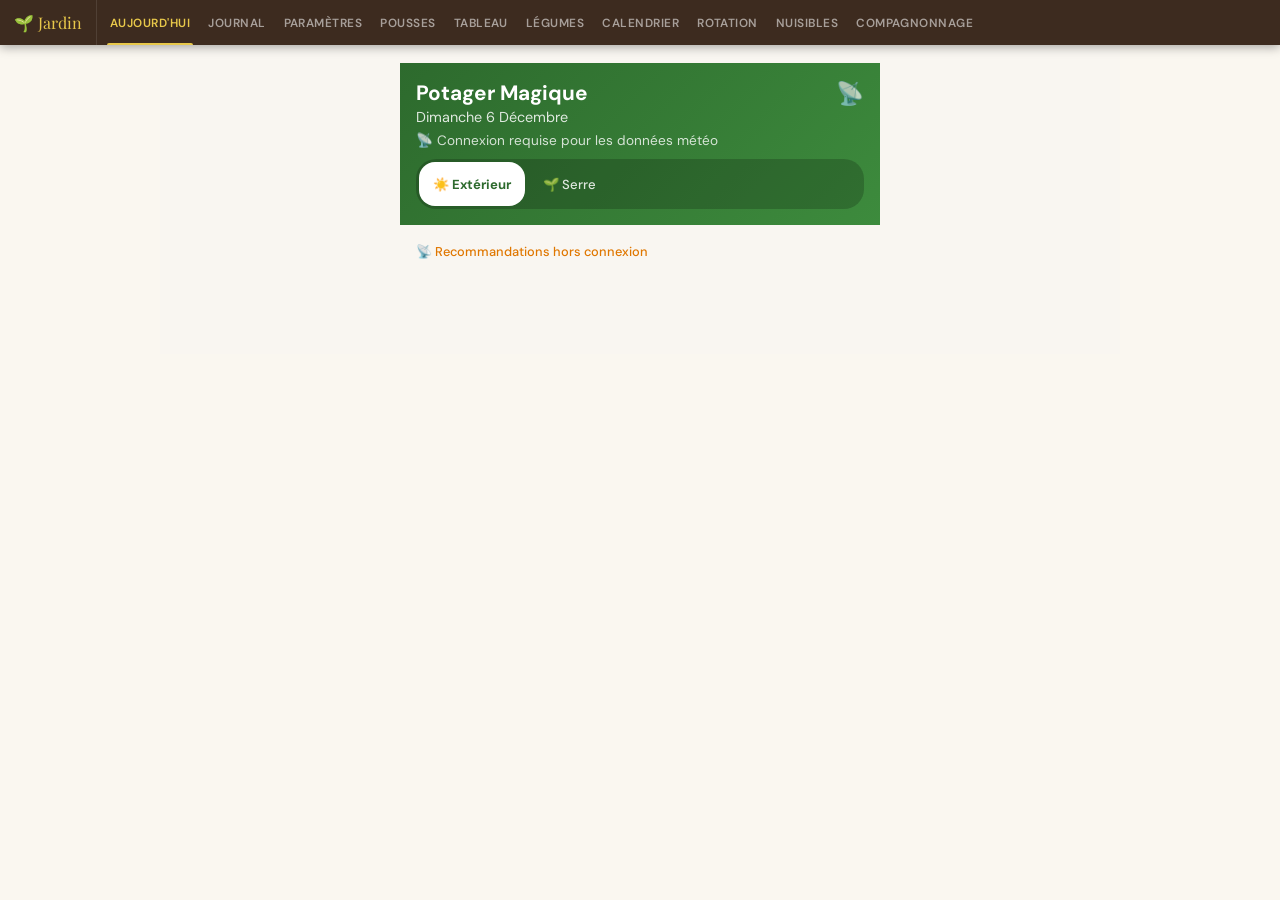
==== commit ebff823b: "feat: enrichir Journal avec champs Mon Suivi (action/zone/note) + supprimer onglets Mon Suivi & Réco" ====
--- a/index.html
+++ b/index.html
@@ -233,8 +233,6 @@
   <button class="nav-btn" onclick="showTab('tableau',this)">Tableau</button>
   <button class="nav-btn" onclick="showTab('fiches',this)">Légumes</button>
   <button class="nav-btn" onclick="showTab('calendrier',this)">Calendrier</button>
-  <button class="nav-btn" onclick="showTab('suivi',this)">Mon suivi</button>
-  <button class="nav-btn" onclick="showTab('recoltes',this)">Récoltes</button>
   <button class="nav-btn" onclick="showTab('rotation',this)">Rotation</button>
   <button class="nav-btn" onclick="showTab('nuisibles',this)">Nuisibles</button>
   <button class="nav-btn" onclick="showTab('compagnonnage',this)">Compagnonnage</button>
@@ -288,13 +286,31 @@
         <select id="pm-bs-espece" name="espece" required>
           <option value="" disabled selected>— Choisir une espèce —</option>
         </select>
-        <label for="pm-bs-date">Date de semis</label>
-        <input type="date" id="pm-bs-date" name="dateSemis" required>
-        <label>Localisation</label>
-        <div class="bs-mode-toggle" role="radiogroup" aria-label="Localisation">
-          <button type="button" class="bs-mode-btn touch-target" data-mode="exterieur">☀️ Extérieur</button>
-          <button type="button" class="bs-mode-btn touch-target" data-mode="serre">🌱 Serre</button>
+        <div class="bs-row">
+          <div class="bs-field">
+            <label for="pm-bs-action">Action</label>
+            <select id="pm-bs-action" name="action">
+              <option value="si">🏠 Semis serre</option>
+              <option value="so">☀️ Semis extérieur</option>
+              <option value="pl">🌿 Plantation</option>
+              <option value="rp">↗️ Repiquage</option>
+            </select>
+          </div>
+          <div class="bs-field">
+            <label for="pm-bs-date">Date</label>
+            <input type="date" id="pm-bs-date" name="dateSemis" required>
+          </div>
         </div>
+        <label for="pm-bs-zone">Zone</label>
+        <select id="pm-bs-zone" name="zone">
+          <option value="sn">Serre Nord ☀️</option>
+          <option value="sm">Serre Centre 🌤️</option>
+          <option value="ss">Serre Sud 🌥️</option>
+          <option value="pa">Plein air</option>
+          <option value="pt">Potager</option>
+        </select>
+        <label for="pm-bs-note">Note <span style="font-weight:400;color:#888">(variété, quantité…)</span></label>
+        <input type="text" id="pm-bs-note" name="note" placeholder="ex : Cœur de bœuf, 6 plants">
         <button type="submit" class="bs-submit touch-target">Enregistrer</button>
         <button type="button" class="bs-cancel touch-target" id="pm-bs-cancel">Annuler</button>
       </form>
@@ -431,37 +447,6 @@
   <div class="cal-wrap"><table class="cal-table" id="full-cal"></table></div>
 </section>
 
-<section id="tab-suivi">
-  <h1 class="section-title">Mon suivi</h1>
-  <p class="section-sub">Enregistre semis et plantations — suis leur stade de développement.</p>
-  <div class="aform">
-    <div class="card-title"><span>➕</span> Nouveau semis / plantation</div>
-    <div class="frow">
-      <div class="fg" style="flex:2"><label>Légume</label><select id="sw-v"><option value="">Choisir…</option></select></div>
-      <div class="fg"><label>Action</label><select id="sw-a"><option value="si">Semis serre</option><option value="so">Semis extérieur</option><option value="pl">Plantation</option><option value="rp">Repiquage</option></select></div>
-    </div>
-    <div class="frow">
-      <div class="fg"><label>Date</label><input type="date" id="sw-d"></div>
-      <div class="fg"><label>Zone</label><select id="sw-l"><option value="sn">Serre Nord ☀️</option><option value="sm">Serre Centre 🌤️</option><option value="ss">Serre Sud 🌥️</option><option value="pa">Plein air</option><option value="pt">Potager</option></select></div>
-      <div class="fg" style="flex:2"><label>Note</label><input type="text" id="sw-n" placeholder="Variété, quantité…"></div>
-    </div>
-    <button class="btn-add" onclick="addSow()">✅ Enregistrer</button>
-  </div>
-  <div class="slist" id="sow-list"></div>
-</section>
-
-<section id="tab-recoltes">
-  <h1 class="section-title">Calendrier des récoltes</h1>
-  <p class="section-sub">Focus sur les périodes de récolte.</p>
-  <div class="cal-legend">
-    <div class="cl-item"><div class="cl-dot d-ha"></div>Récolte possible</div>
-    <div class="cl-item"><div class="cl-dot d-pk"></div>Récolte optimale</div>
-    <div class="cl-item"><div class="cl-dot d-si"></div>Semis serre</div>
-    <div class="cl-item"><div class="cl-dot d-so"></div>Semis ext.</div>
-    <div class="cl-item"><div class="cl-dot d-pl"></div>Plantation</div>
-  </div>
-  <div class="cal-wrap"><table class="cal-table" id="harvest-cal"></table></div>
-</section>
 
 <section id="tab-rotation">
   <h1 class="section-title">Rotation des cultures</h1>
@@ -515,6 +500,8 @@
 const MN=['Jan','Fév','Mar','Avr','Mai','Jun','Jul','Aoû','Sep','Oct','Nov','Déc'];
 
 // si=semis intérieur, so=semis extérieur, pl=plantation, ha=récolte, pk=récolte optimale, pr=protection
+// window.VEG : exposé sur window pour les modules ES (cultures-ui.js, expert.js, etc.)
+window.VEG=window.VEG||[];
 const VEG=[
 // SOLANÉES
 {id:'tomate',n:'Tomate',lat:'Solanum lycopersicum',e:'🍅',fam:'solanees',li:'sun',wa:'high',ha:'fragile',di:'medium',tmi:10,tma:32,dth:90,si:[2,3,4],so:[],pl:[5,6],ha:[7,8,9,10],pk:[7,8,9],pr:[],wd:'Élevé — 2-3 L/m²/jour été',sd:'Plein soleil 6h+',pl2:'sn',desc:'Reine du potager. Exige chaleur, soleil et arrosage régulier.',tips:'Supprimer gourmands. Tuteurer dès 30 cm. Jamais d\'eau sur feuilles.',co:['Basilic','Carotte','Persil','Piment'],en:['Fenouil','Chou','Pomme de terre']},
@@ -560,6 +547,7 @@
 // DIVERS
 {id:'artichaut',n:'Artichaut',lat:'Cynara cardunculus',e:'🌸',fam:'asteraceae',li:'sun',wa:'medium',ha:'hardy',di:'medium',tmi:-8,tma:28,dth:180,si:[2,3],so:[],pl:[4,5],ha:[5,6,7,8],pk:[6,7],pr:[11,12,1],wd:'Moyen',sd:'Plein soleil',pl2:'pa',desc:'Vivace imposant. Récolter capitules avant ouverture. Effet décoratif.',tips:'Protéger pied avec feuilles sèches en hiver. Diviser rejets au printemps.',co:['Persil','Basilic'],en:[]},
 ];
+window.VEG=VEG;
 
 // NUISIBLES
 const PESTS=[
@@ -603,12 +591,8 @@
   renderMNow();
   buildCal('mini-cal',true);
   buildCal('full-cal',false);
-  buildCal('harvest-cal',false);
   buildRotation();
   buildPests();
-  renderSowings();
-  populateSel();
-  document.getElementById('sw-d').value=new Date().toISOString().split('T')[0];
   if ('serviceWorker' in navigator) {
     navigator.serviceWorker.register('./service-worker.js')
       .catch(err => console.warn('SW registration failed:', err));
@@ -918,11 +902,14 @@
 function closeMbtn(){document.getElementById('mov').classList.remove('open');}
 function quickAdd(id){
   closeMbtn();
-  document.querySelectorAll('section').forEach(s=>s.classList.remove('active'));
-  document.querySelectorAll('.nav-btn').forEach(b=>b.classList.remove('active'));
-  document.getElementById('tab-suivi').classList.add('active');
-  document.querySelectorAll('.nav-btn')[3].classList.add('active');
-  document.getElementById('sw-v').value=id;
+  const jBtn=document.querySelector('.nav-btn[onclick*="\'journal\'"]');
+  showTab('journal',jBtn);
+  // Pré-sélectionner l'espèce dans le bottom sheet PM
+  if(window.CulturesUI){
+    window.CulturesUI.openBottomSheet();
+    const sel=document.getElementById('pm-bs-espece');
+    if(sel)sel.value=id;
+  }
 }
 function quickShowPousses(id){
   closeMbtn();
@@ -931,56 +918,6 @@
   if(window.PoussesUI&&window.PoussesUI.showEspece)window.PoussesUI.showEspece(id);
 }
 
-// ═══════════════════════════════════════════════════
-// SUIVI
-// ═══════════════════════════════════════════════════
-function populateSel(){
-  const s=document.getElementById('sw-v');
-  [...VEG].sort((a,b)=>a.n.localeCompare(b.n)).forEach(v=>s.innerHTML+=`<option value="${v.id}">${v.e} ${v.n}</option>`);
-}
-function addSow(){
-  const vid=document.getElementById('sw-v').value;
-  const act=document.getElementById('sw-a').value;
-  const date=document.getElementById('sw-d').value;
-  const loc=document.getElementById('sw-l').value;
-  const note=document.getElementById('sw-n').value;
-  if(!vid||!date)return alert('Sélectionne un légume et une date.');
-  const v=VEG.find(x=>x.id===vid);
-  sowings.unshift({id:Date.now(),vid,act,date,loc,note,vn:v.n,ve:v.e,dth:v.dth});
-  saveSow();renderSowings();
-  document.getElementById('sw-n').value='';
-}
-function delSow(id){sowings=sowings.filter(s=>s.id!==id);saveSow();renderSowings();}
-function getStage(date,dth){
-  const el=Math.floor((new Date()-new Date(date))/86400000);
-  const p=el/dth;
-  if(p<0)return{l:'Planifié',c:'s0'};
-  if(p<0.15)return{l:'Germination 🌱',c:'s1'};
-  if(p<0.5)return{l:'Croissance 🌿',c:'s2'};
-  if(p<0.85)return{l:'Mature 🌳',c:'s3'};
-  return{l:'À récolter ! 🌟',c:'s4'};
-}
-const AL={'si':'Semis serre','so':'Semis ext.','pl':'Plantation','rp':'Repiquage'};
-const LL={'sn':'Serre Nord ☀️','sm':'Serre Centre 🌤️','ss':'Serre Sud 🌥️','pa':'Plein air','pt':'Potager'};
-function renderSowings(){
-  const ct=document.getElementById('sow-list');
-  if(!sowings.length){ct.innerHTML='<div class="empty"><span class="eicon">🌱</span>Aucun semis enregistré.<br>Commence par en ajouter un !</div>';return;}
-  ct.innerHTML=sowings.map(s=>{
-    const st=getStage(s.date,s.dth);
-    const hd=new Date(new Date(s.date).getTime()+s.dth*86400000);
-    const dl=Math.max(0,Math.floor((hd-new Date())/86400000));
-    return`<div class="sitem">
-      <span class="sicon">${s.ve}</span>
-      <div class="sinfo"><div class="sname">${s.vn}</div>
-        <div class="sdetail">${AL[s.act]||s.act} · ${new Date(s.date).toLocaleDateString('fr-FR')} · ${LL[s.loc]||s.loc}${s.note?' · '+s.note:''}</div>
-      </div>
-      <div class="sright"><span class="sbadge ${st.c}">${st.l}</span>
-        <span class="dtxt">${dl>0?'Récolte dans ~'+dl+' j':'Prêt à récolter !'}</span>
-      </div>
-      <button class="dbtn" onclick="delSow(${s.id})">🗑</button>
-    </div>`;
-  }).join('');
-}
 
 // ═══════════════════════════════════════════════════
 // ROTATION
--- a/dashboard.css
+++ b/dashboard.css
@@ -382,6 +382,7 @@
 .pm-culture-card__info  { flex: 1; min-width: 0; }
 .pm-culture-card__name  { font-weight: 700; font-size: 0.95rem; color: var(--color-text); }
 .pm-culture-card__meta  { font-size: 0.78rem; color: #888; margin-top: 2px; }
+.pm-culture-card__note  { font-size: 0.78rem; color: #666; margin-top: 3px; font-style: italic; }
 .pm-culture-card__badge {
   font-size:     0.72rem;
   padding:       3px 8px;
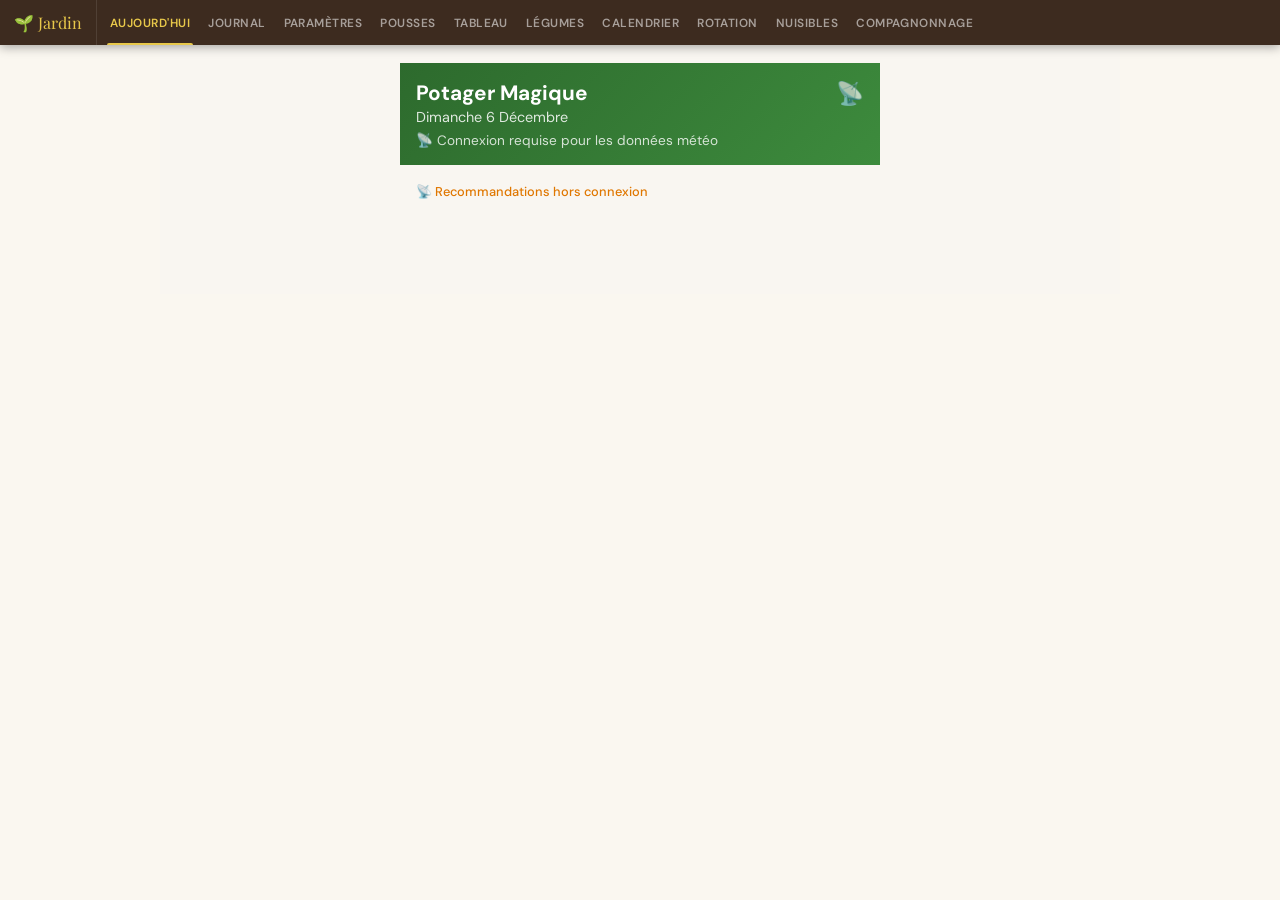
==== commit 3eda451f: "fix: page Aujourd'hui — supprimer toggle Ext/Serre + recommandations basées sur zones cultures - Sup" ====
--- a/index.html
+++ b/index.html
@@ -332,12 +332,6 @@
       <div id="pm-weather-summary" class="weather-summary" aria-label="Météo du jour"></div>
     </div>
     <div id="pm-freshness" class="freshness-indicator" role="status" aria-live="polite"></div>
-    <div class="pm-dashboard-modetoggle" role="radiogroup" aria-label="Mode de culture">
-      <button type="button" class="pm-mode-btn touch-target" role="radio"
-              data-mode="exterieur" aria-checked="false">☀️ Extérieur</button>
-      <button type="button" class="pm-mode-btn touch-target" role="radio"
-              data-mode="serre" aria-checked="false">🌱 Serre</button>
-    </div>
   </div>
   <div id="pm-dashboard-body" class="pm-dashboard__body">
     <div id="pm-alert-container" aria-live="assertive" aria-atomic="true" aria-hidden="true" style="display:none"></div>
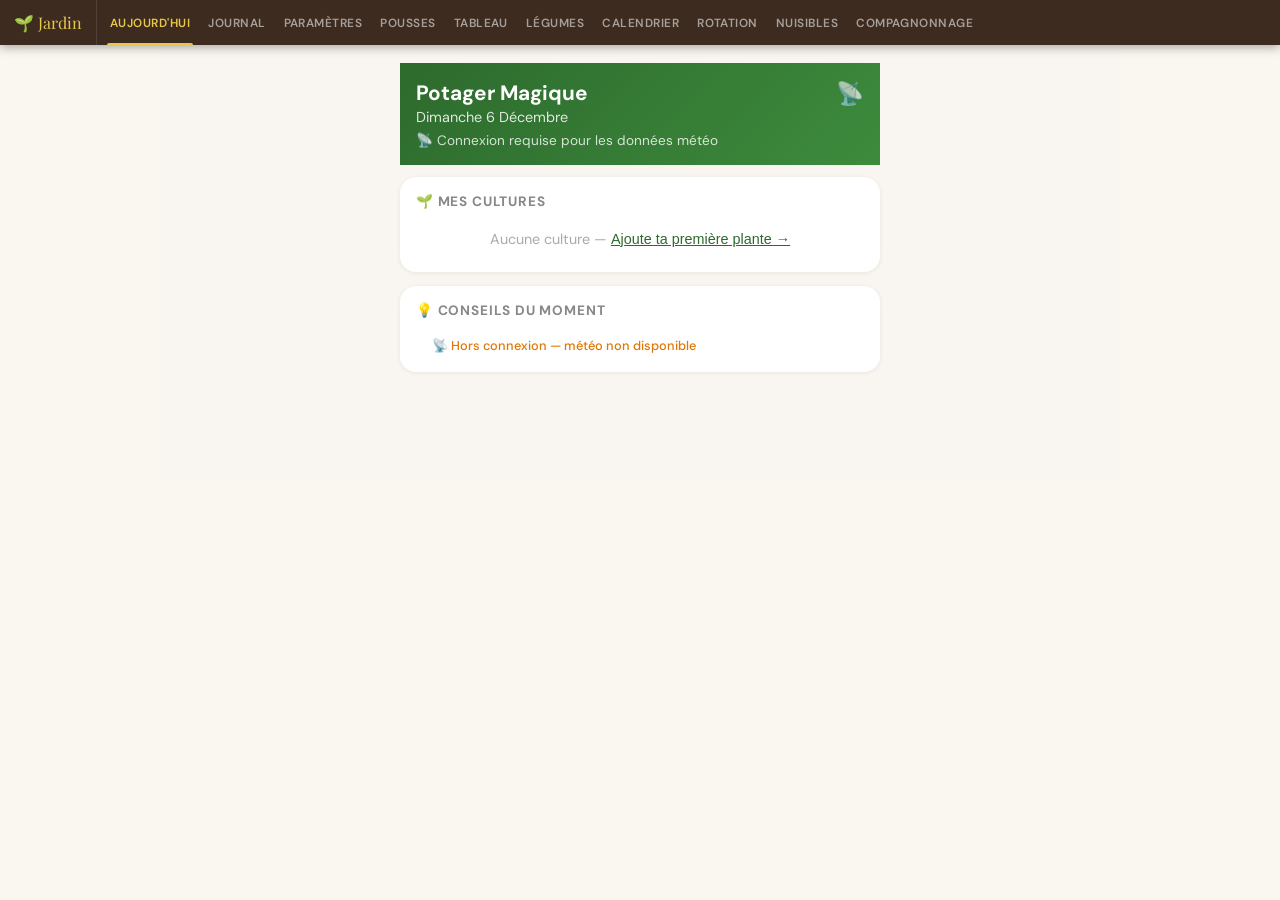
==== commit c864422f: "feat: page Aujourd'hui enrichie — cultures actives + tâches par stade + conseils - Affiche résumé de" ====
--- a/index.html
+++ b/index.html
@@ -335,15 +335,22 @@
   </div>
   <div id="pm-dashboard-body" class="pm-dashboard__body">
     <div id="pm-alert-container" aria-live="assertive" aria-atomic="true" aria-hidden="true" style="display:none"></div>
-    <div id="pm-recos-offline" style="display:none" class="pm-recos-offline"
-         role="status" aria-live="polite">📡 Recommandations hors connexion</div>
-    <div id="pm-recos-container" aria-live="polite" aria-relevant="additions removals"></div>
-    <div id="pm-recos-empty" style="display:none" class="pm-recos-empty">
-      <p>Ajoute tes premières cultures dans le journal pour recevoir des recommandations personnalisées</p>
-      <button type="button" class="pm-recos-empty__cta touch-target"
-              onclick="showTab('journal', document.querySelector('[onclick*=journal]'))">
-        → Journal
-      </button>
+
+    <!-- Cultures actives -->
+    <div id="pm-today-cultures" aria-live="polite"></div>
+
+    <!-- Tâches dérivées des stades -->
+    <div id="pm-today-tasks" aria-live="polite"></div>
+
+    <!-- Recommandations expertes (météo + règles) -->
+    <div class="today-section" id="pm-today-recos-section">
+      <h2 class="today-section__title">💡 Conseils du moment</h2>
+      <div id="pm-recos-offline" style="display:none" class="pm-recos-offline"
+           role="status" aria-live="polite">📡 Hors connexion — météo non disponible</div>
+      <div id="pm-recos-container" aria-live="polite" aria-relevant="additions removals"></div>
+      <div id="pm-recos-empty" style="display:none" class="pm-recos-empty">
+        <p>Les conseils apparaîtront dès que tes cultures seront ajoutées</p>
+      </div>
     </div>
   </div>
 </section>
--- a/dashboard.css
+++ b/dashboard.css
@@ -584,6 +584,94 @@
 }
 
 /* ====================================================================
+   PAGE AUJOURD'HUI — Sections cultures / tâches / conseils
+   ==================================================================== */
+
+.today-section {
+  background:    #fff;
+  border-radius: 16px;
+  padding:       16px;
+  margin-bottom: 14px;
+  box-shadow:    0 1px 5px rgba(0,0,0,0.07);
+}
+
+.today-section__title {
+  font-size:     0.85rem;
+  font-weight:   700;
+  text-transform: uppercase;
+  letter-spacing: 0.06em;
+  color:         #888;
+  margin:        0 0 12px;
+  display:       flex;
+  align-items:   center;
+  gap:           6px;
+}
+
+.today-section__count {
+  background:    var(--color-primary);
+  color:         #fff;
+  font-size:     0.72rem;
+  padding:       1px 7px;
+  border-radius: 20px;
+  font-weight:   700;
+}
+
+.today-empty {
+  font-size:  0.9rem;
+  color:      #aaa;
+  text-align: center;
+  padding:    8px 0;
+}
+
+.today-link {
+  background: none;
+  border:     none;
+  color:      var(--color-primary);
+  font-size:  0.9rem;
+  cursor:     pointer;
+  text-decoration: underline;
+  padding:    0;
+}
+
+/* Culture rows */
+.today-culture-row {
+  display:       flex;
+  align-items:   center;
+  gap:           10px;
+  padding:       8px 0;
+  border-bottom: 1px solid #f3f3f3;
+}
+.today-culture-row:last-child { border-bottom: none; }
+
+.today-culture-row__icon { font-size: 1.3rem; flex-shrink: 0; }
+.today-culture-row__info { flex: 1; min-width: 0; }
+.today-culture-row__name { font-weight: 600; font-size: 0.9rem; display: block; }
+.today-culture-row__meta { font-size: 0.75rem; color: #999; }
+
+.today-stade-badge {
+  font-size:     0.72rem;
+  padding:       3px 9px;
+  border-radius: 20px;
+  font-weight:   600;
+  flex-shrink:   0;
+  white-space:   nowrap;
+}
+
+/* Task rows */
+.today-task {
+  display:       flex;
+  align-items:   flex-start;
+  gap:           10px;
+  padding:       9px 0;
+  border-bottom: 1px solid #f3f3f3;
+}
+.today-task:last-child { border-bottom: none; }
+.today-task--urgent .today-task__text { font-weight: 600; color: #b71c1c; }
+
+.today-task__icon { font-size: 1.2rem; flex-shrink: 0; padding-top: 1px; }
+.today-task__text { font-size: 0.88rem; line-height: 1.4; color: var(--color-text); }
+
+/* ====================================================================
    ACTION SHEET — Story 2.3
    ==================================================================== */
 .pm-as-overlay {
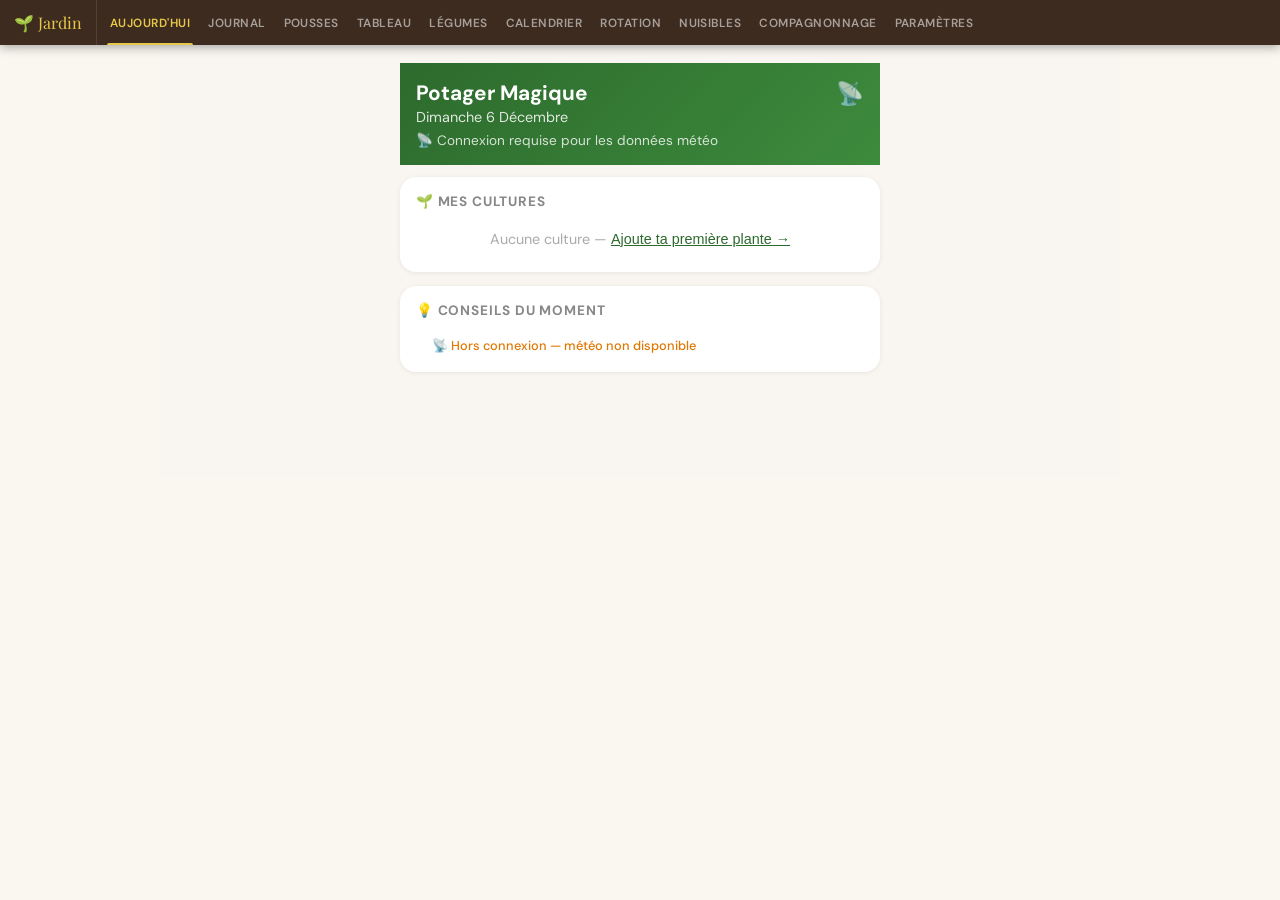
==== commit 2b8f8fad: "feat: Journal enrichi (progression + récolte) + bump cache SW + nav Paramètres en dernier - Cartes J" ====
--- a/index.html
+++ b/index.html
@@ -228,7 +228,6 @@
   <div class="nav-title">🌱 Jardin</div>
   <button class="nav-btn active" onclick="showTab('aujourd-hui',this)">Aujourd'hui</button>
   <button class="nav-btn" onclick="showTab('journal',this)">Journal</button>
-  <button class="nav-btn" onclick="showTab('parametres',this)">Paramètres</button>
   <button class="nav-btn" onclick="showTab('pousses',this)">Pousses</button>
   <button class="nav-btn" onclick="showTab('tableau',this)">Tableau</button>
   <button class="nav-btn" onclick="showTab('fiches',this)">Légumes</button>
@@ -236,6 +235,7 @@
   <button class="nav-btn" onclick="showTab('rotation',this)">Rotation</button>
   <button class="nav-btn" onclick="showTab('nuisibles',this)">Nuisibles</button>
   <button class="nav-btn" onclick="showTab('compagnonnage',this)">Compagnonnage</button>
+  <button class="nav-btn" onclick="showTab('parametres',this)">Paramètres</button>
 </nav>
 
 <main id="pm-main-content">
--- a/dashboard.css
+++ b/dashboard.css
@@ -372,17 +372,30 @@
   padding:       14px 16px;
   margin-bottom: 10px;
   box-shadow:    0 1px 4px rgba(0,0,0,0.08);
-  display:       flex;
-  align-items:   center;
-  gap:           12px;
   cursor:        pointer;
 }
 
+.pm-culture-card__header {
+  display:     flex;
+  align-items: center;
+  gap:         10px;
+  margin-bottom: 10px;
+}
+
+.pm-culture-card__title {
+  flex:        1;
+  min-width:   0;
+  display:     flex;
+  align-items: center;
+  gap:         6px;
+  flex-wrap:   wrap;
+}
+
 .pm-culture-card__icon  { font-size: 1.6rem; flex-shrink: 0; }
-.pm-culture-card__info  { flex: 1; min-width: 0; }
 .pm-culture-card__name  { font-weight: 700; font-size: 0.95rem; color: var(--color-text); }
-.pm-culture-card__meta  { font-size: 0.78rem; color: #888; margin-top: 2px; }
-.pm-culture-card__note  { font-size: 0.78rem; color: #666; margin-top: 3px; font-style: italic; }
+.pm-culture-card__body  { padding-left: 2px; }
+.pm-culture-card__meta  { font-size: 0.78rem; color: #888; margin-bottom: 8px; }
+.pm-culture-card__note  { font-size: 0.78rem; color: #666; margin-bottom: 6px; font-style: italic; }
 .pm-culture-card__badge {
   font-size:     0.72rem;
   padding:       3px 8px;
@@ -392,6 +405,82 @@
 }
 .pm-culture-card__badge--serre    { background: rgba(45,106,45,.12);  color: var(--color-primary); }
 .pm-culture-card__badge--exterieur{ background: rgba(224,119,0,.10);  color: var(--color-priority-medium); }
+
+/* Statut badge (repiquée, floraison) */
+.pm-statut-badge {
+  font-size:     0.72rem;
+  padding:       2px 7px;
+  border-radius: 20px;
+  background:    #e8f5e9;
+  color:         #2e7d32;
+  font-weight:   600;
+}
+
+/* Barre de progression stades */
+.pm-prog {
+  display:     flex;
+  align-items: center;
+  gap:         8px;
+  margin:      4px 0 6px;
+}
+
+.pm-prog__track {
+  flex:         1;
+  height:       6px;
+  background:   #f0f0f0;
+  border-radius: 6px;
+  position:     relative;
+}
+
+.pm-prog__fill {
+  height:          6px;
+  background:      linear-gradient(90deg, #6db33f, #2D6A2D);
+  border-radius:   6px;
+  transition:      width 0.4s ease;
+  position:        absolute;
+  left:            0;
+}
+
+.pm-prog__dot {
+  width:         10px;
+  height:        10px;
+  border-radius: 50%;
+  background:    #ddd;
+  border:        2px solid #fff;
+  position:      absolute;
+  top:           50%;
+  transform:     translate(-50%, -50%);
+  z-index:       1;
+}
+.pm-prog__dot--done { background: var(--color-primary); }
+
+.pm-prog__label {
+  font-size:   0.72rem;
+  color:       var(--color-primary);
+  font-weight: 600;
+  white-space: nowrap;
+  min-width:   62px;
+  text-align:  right;
+}
+
+/* Badge récolte */
+.pm-harvest-badge {
+  display:       inline-block;
+  font-size:     0.75rem;
+  color:         #888;
+  margin-top:    2px;
+}
+.pm-harvest-badge--soon  { color: #e65100; font-weight: 600; }
+.pm-harvest-badge--ready { color: #2e7d32; font-weight: 700; font-size: 0.8rem; }
+
+/* Conflict badge dans carte */
+.pm-conflict-badge {
+  display:    block;
+  font-size:  0.75rem;
+  color:      #b71c1c;
+  margin-top: 4px;
+  font-weight: 600;
+}
 
 /* ====================================================================
    BOTTOM SHEET — Story 2.2
